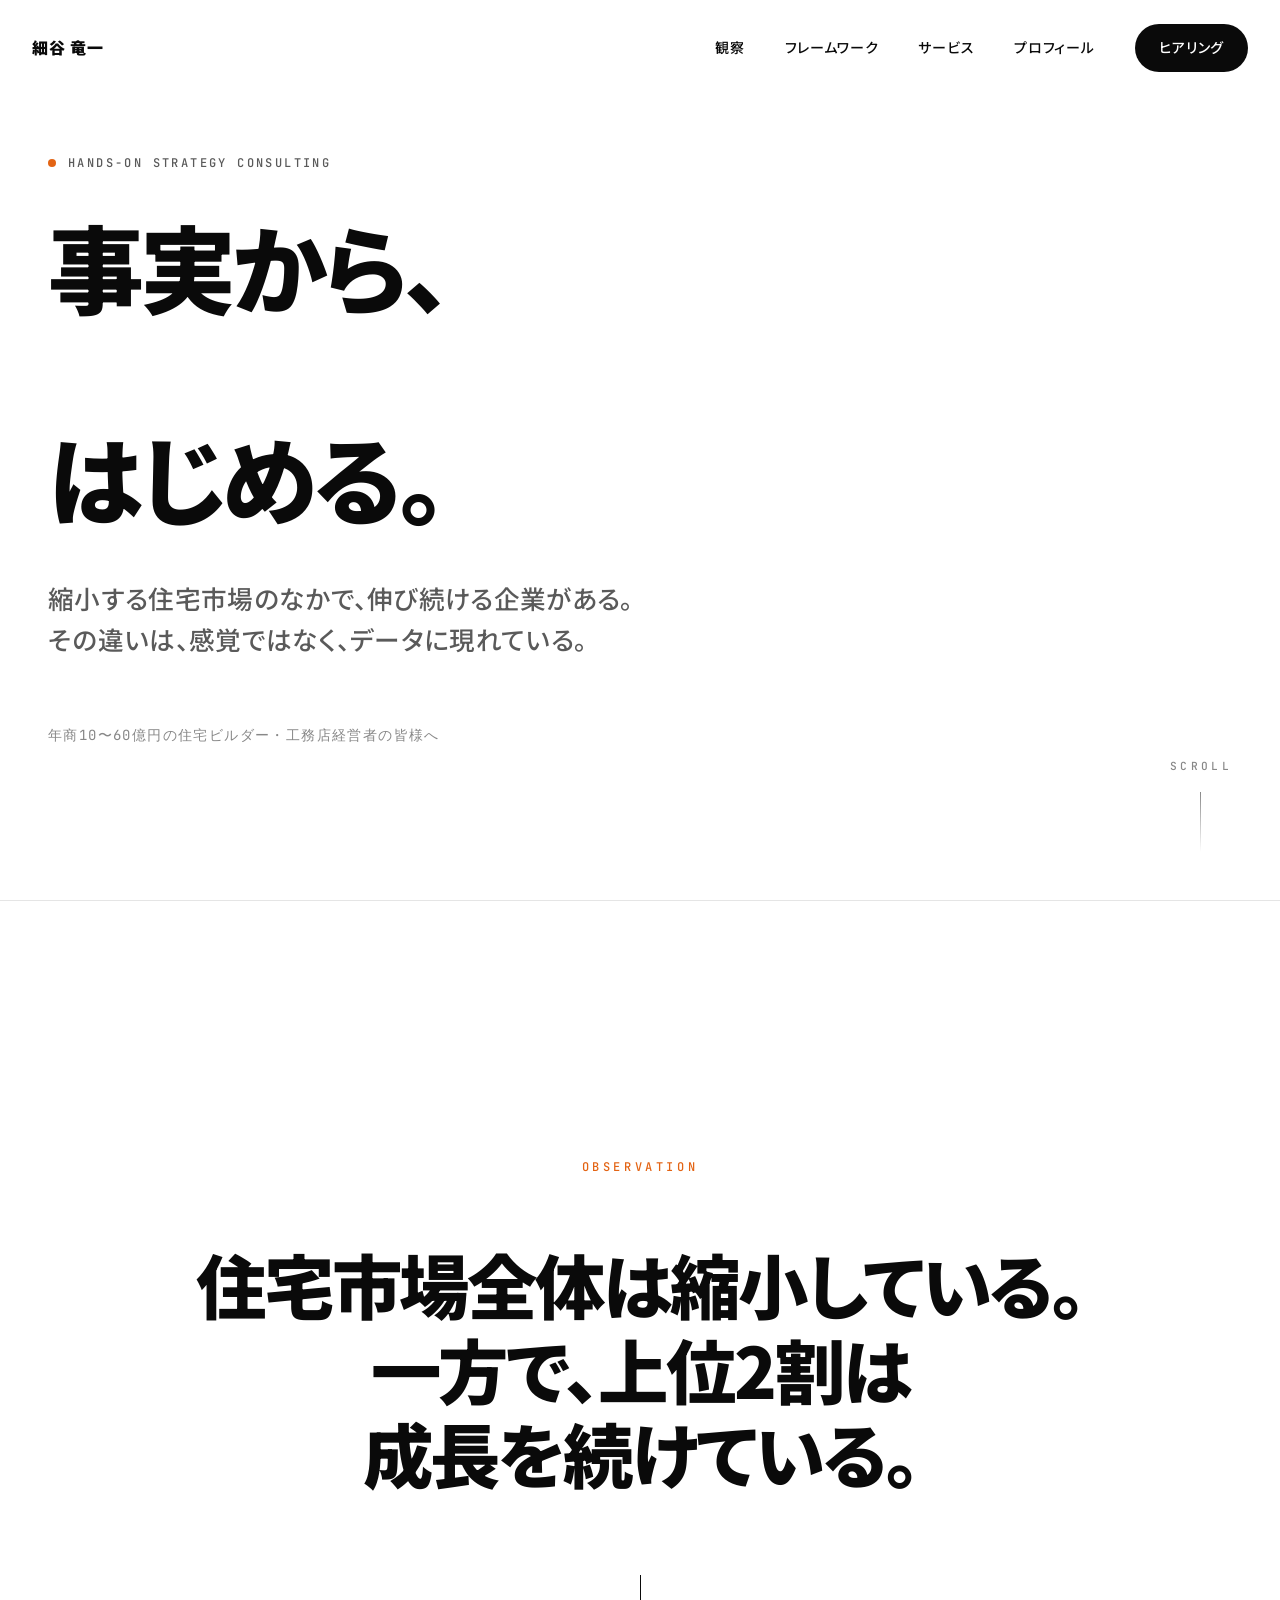
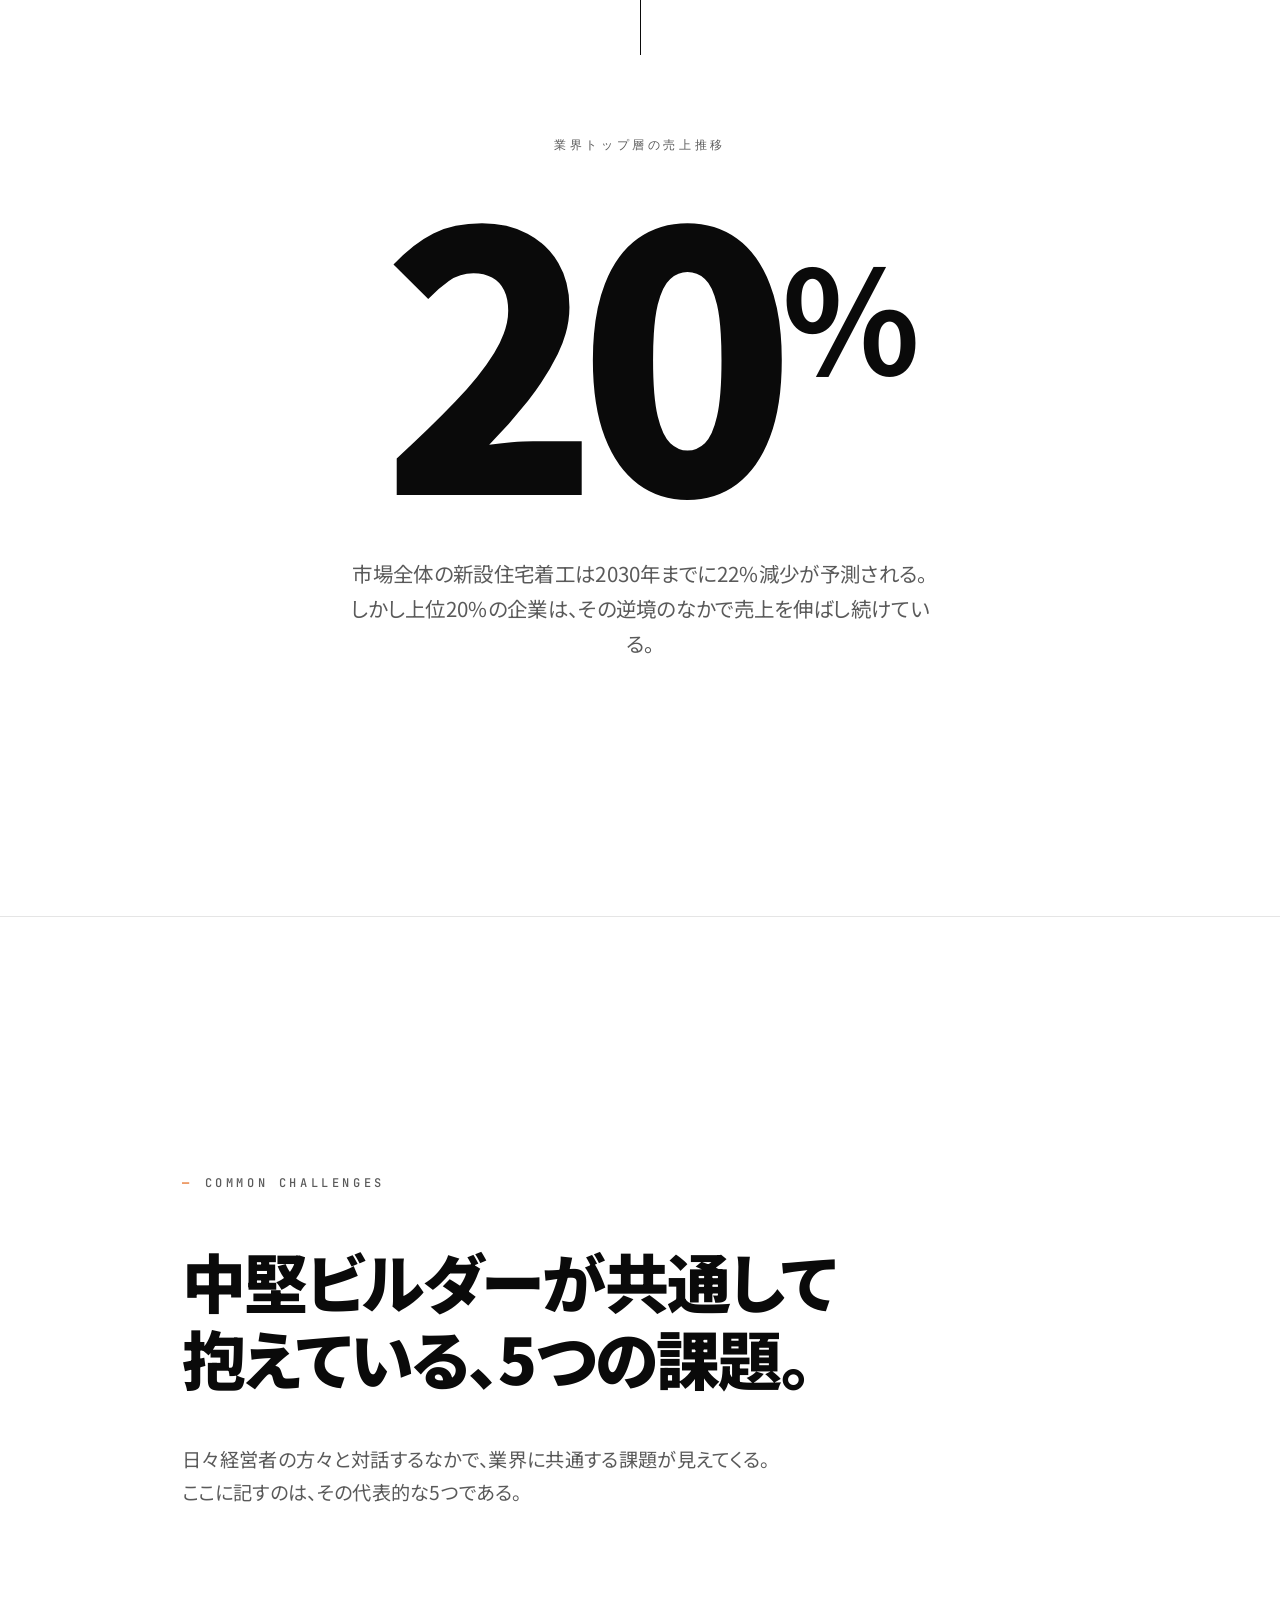
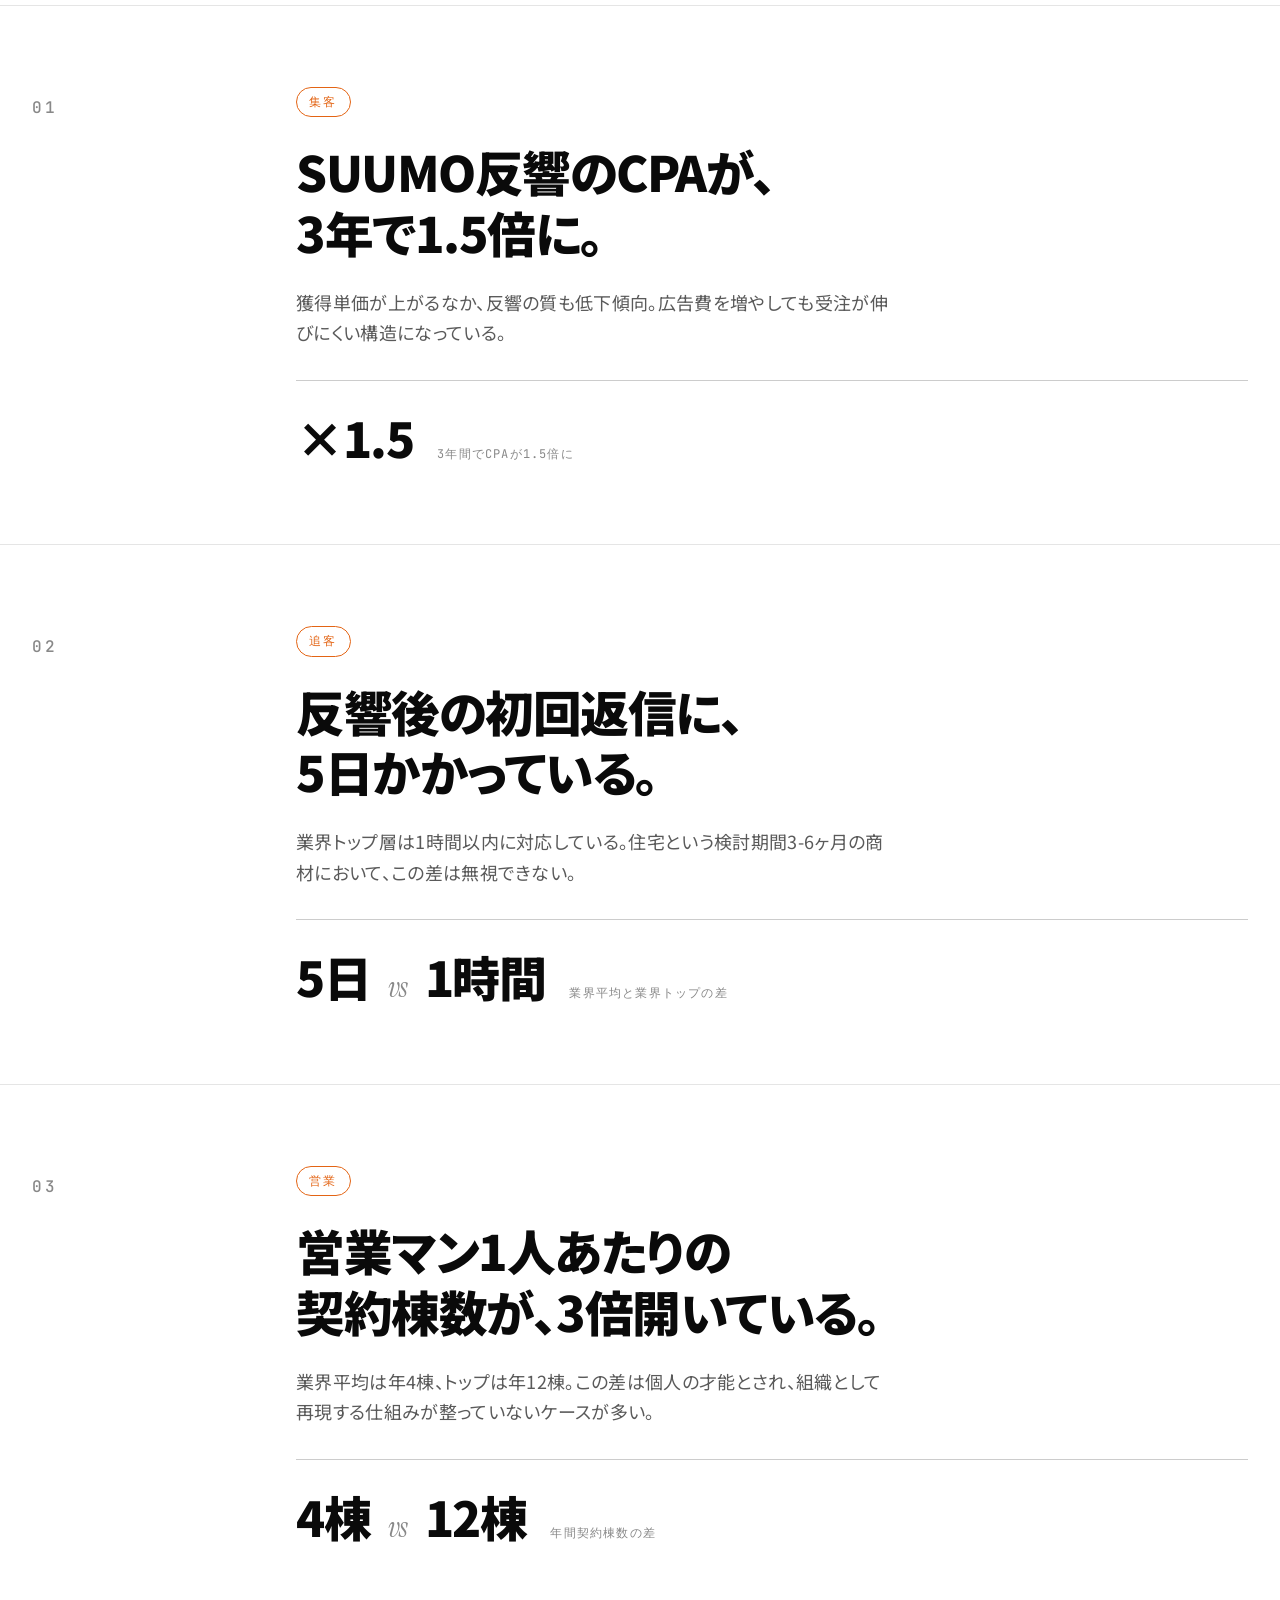
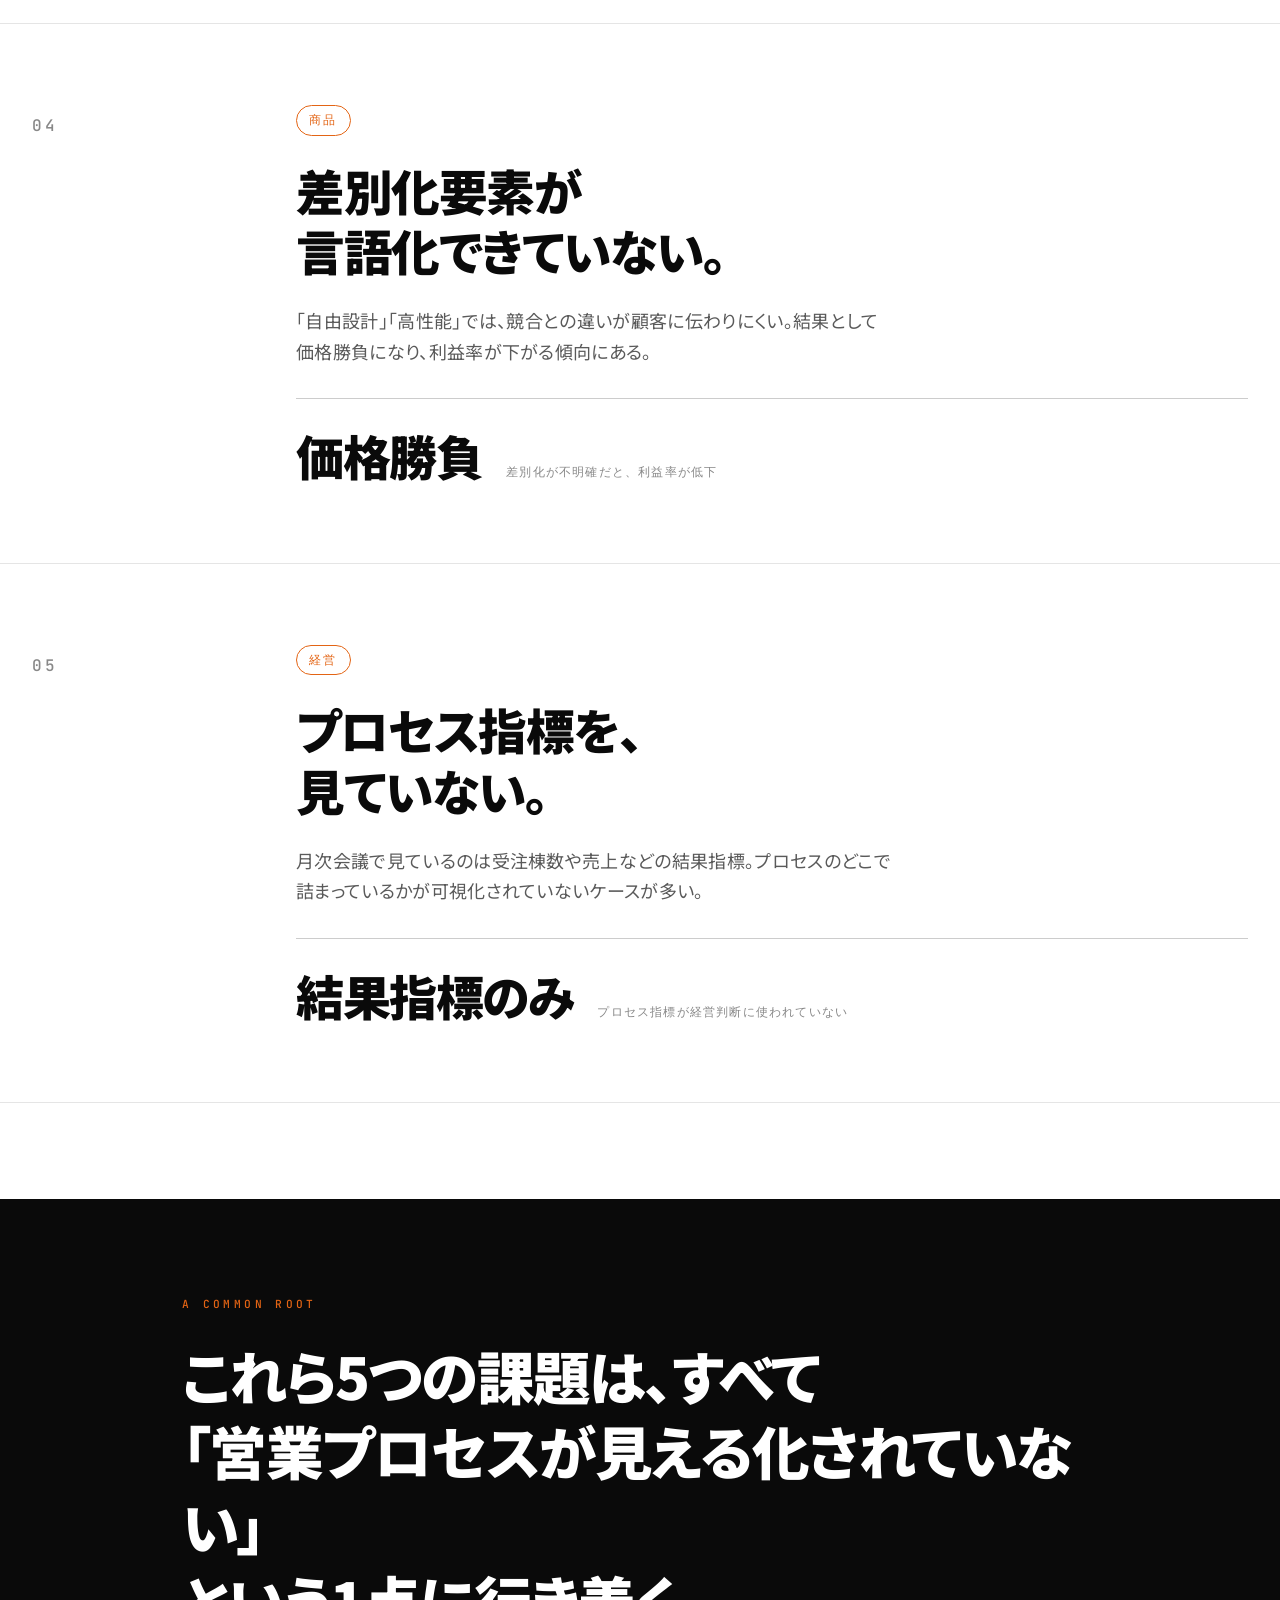
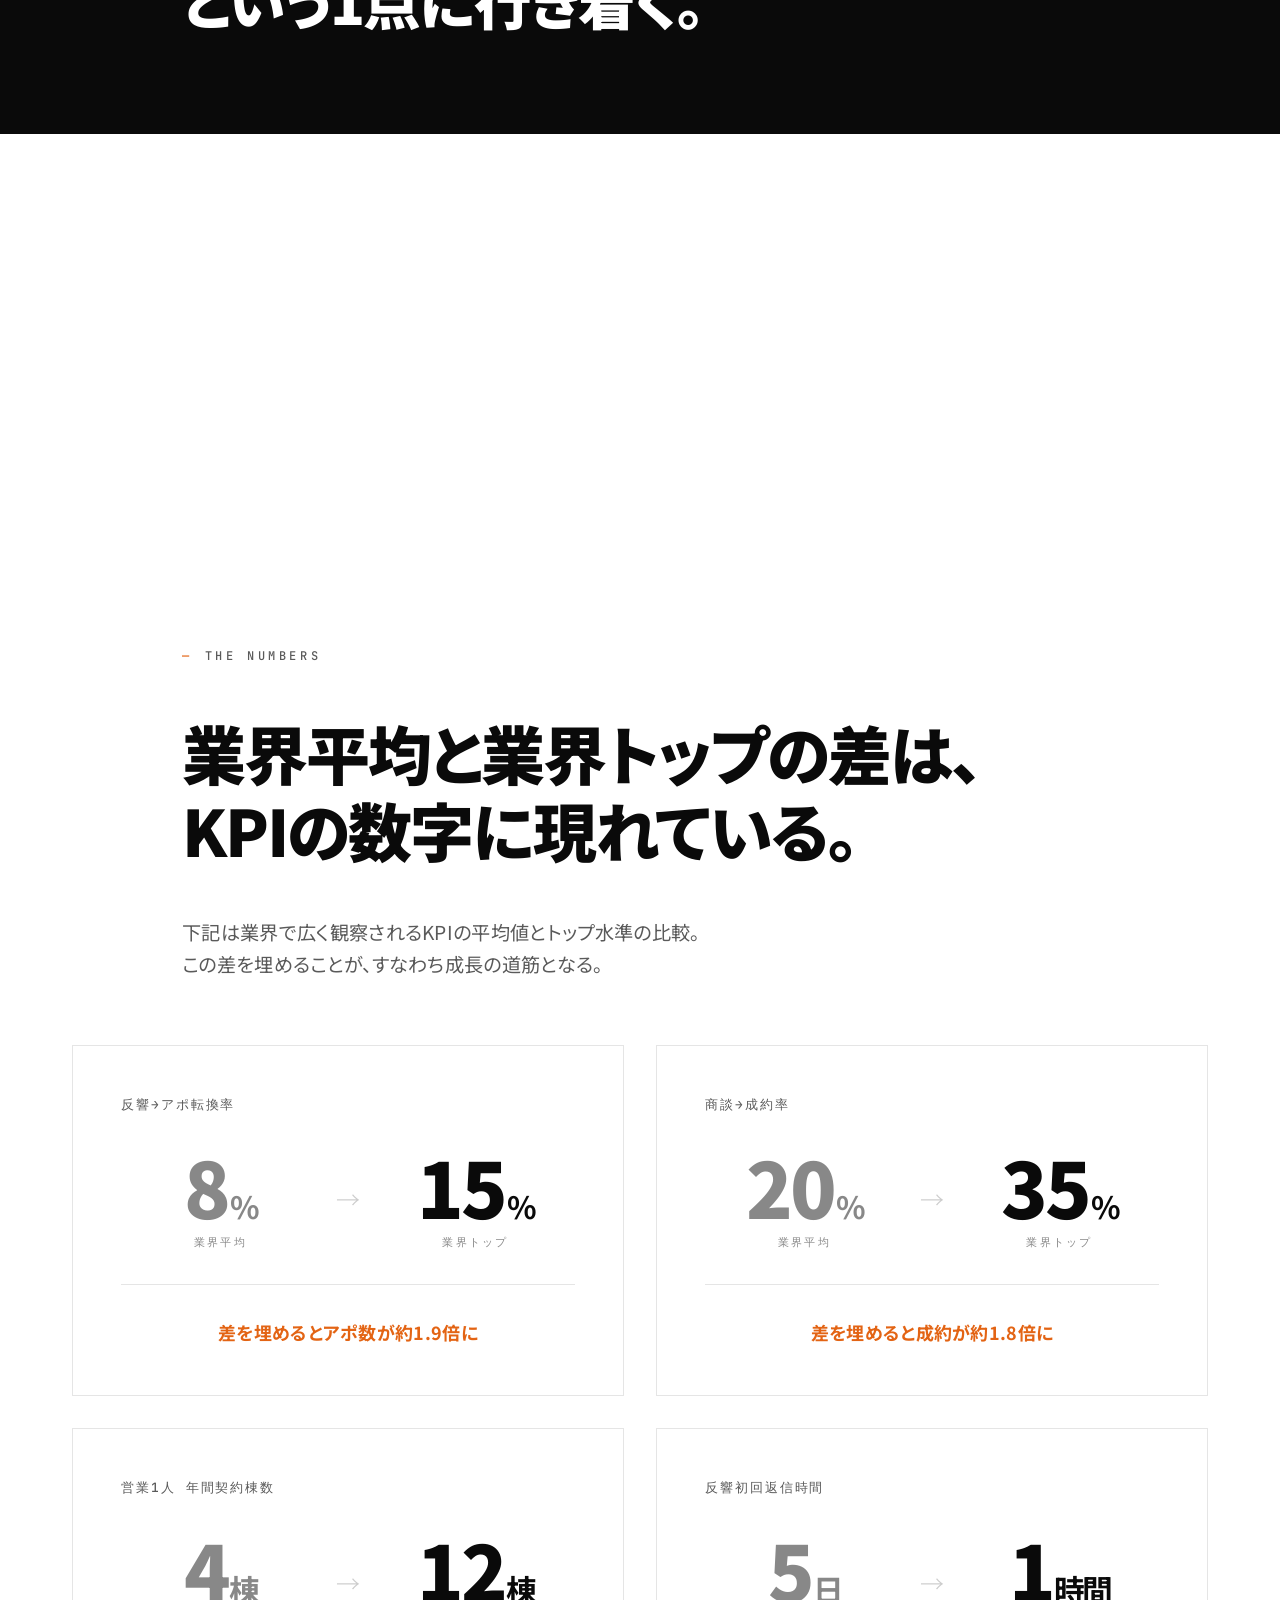
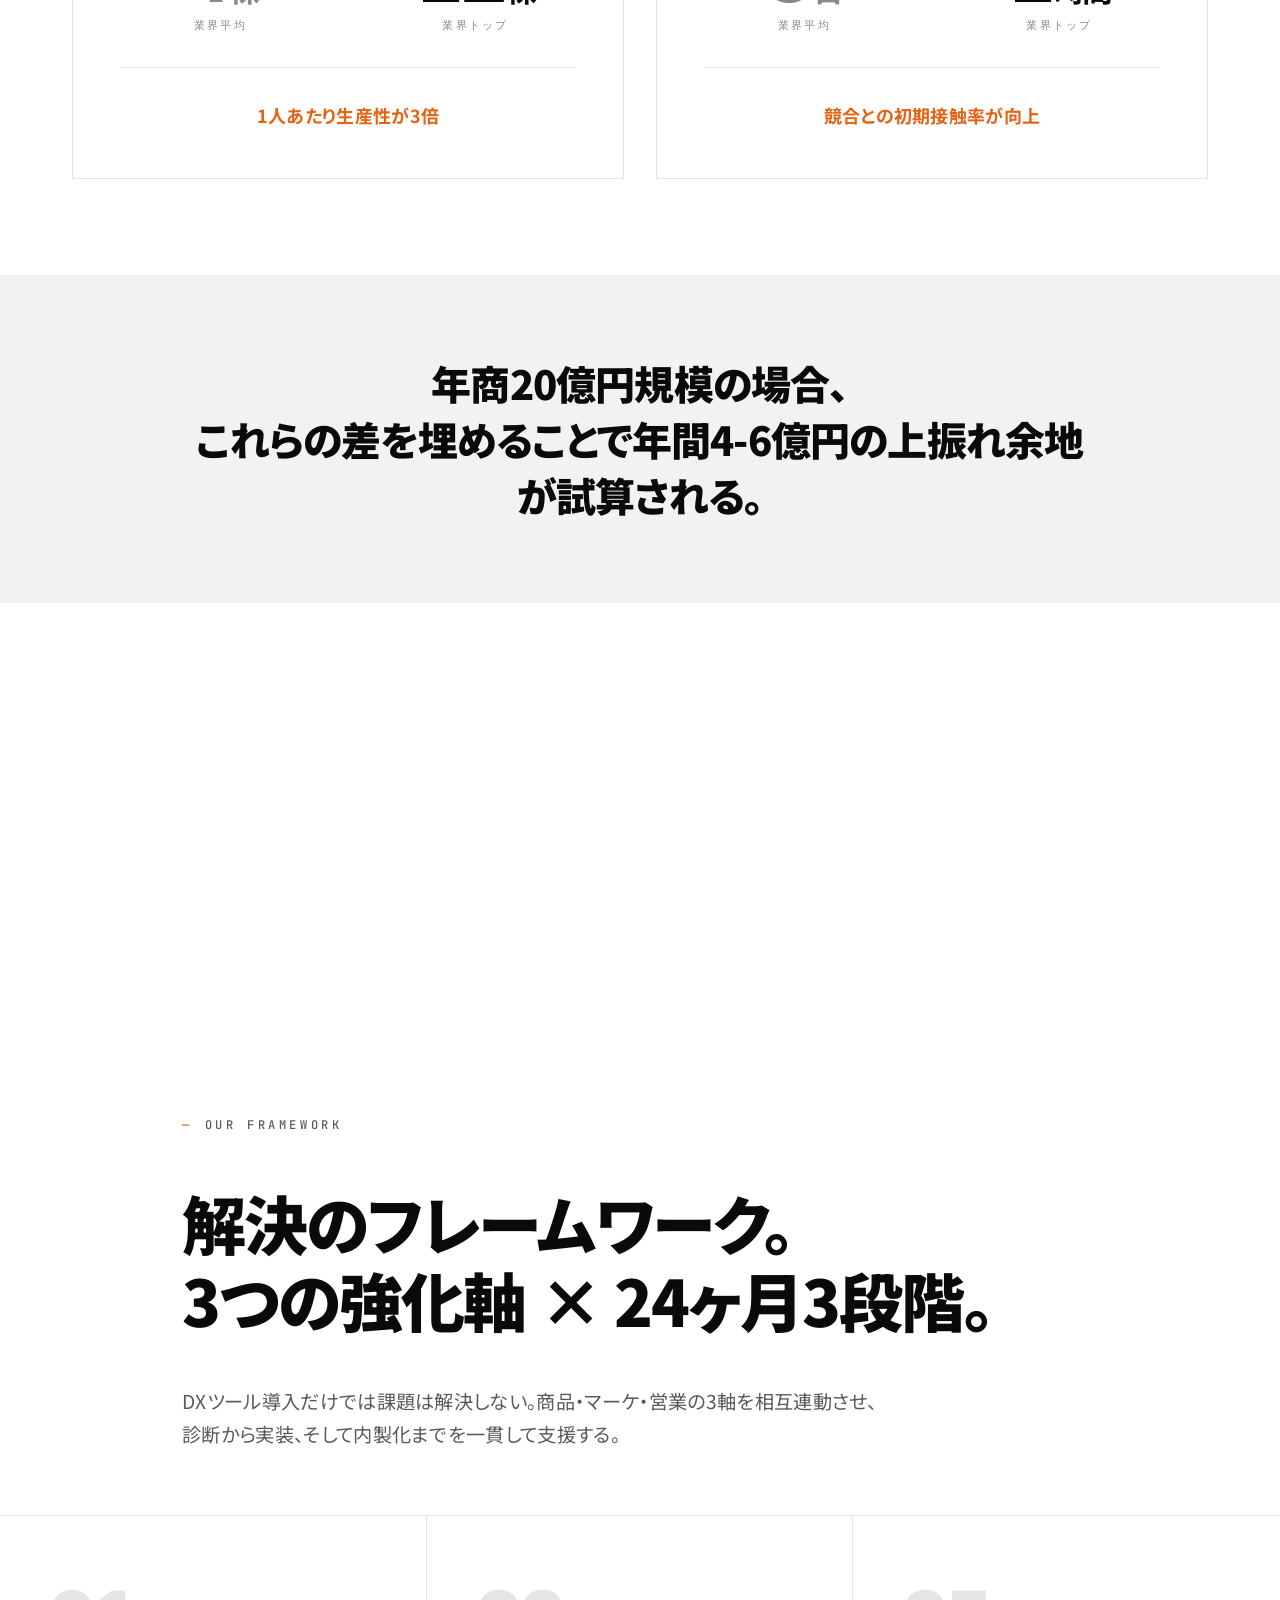
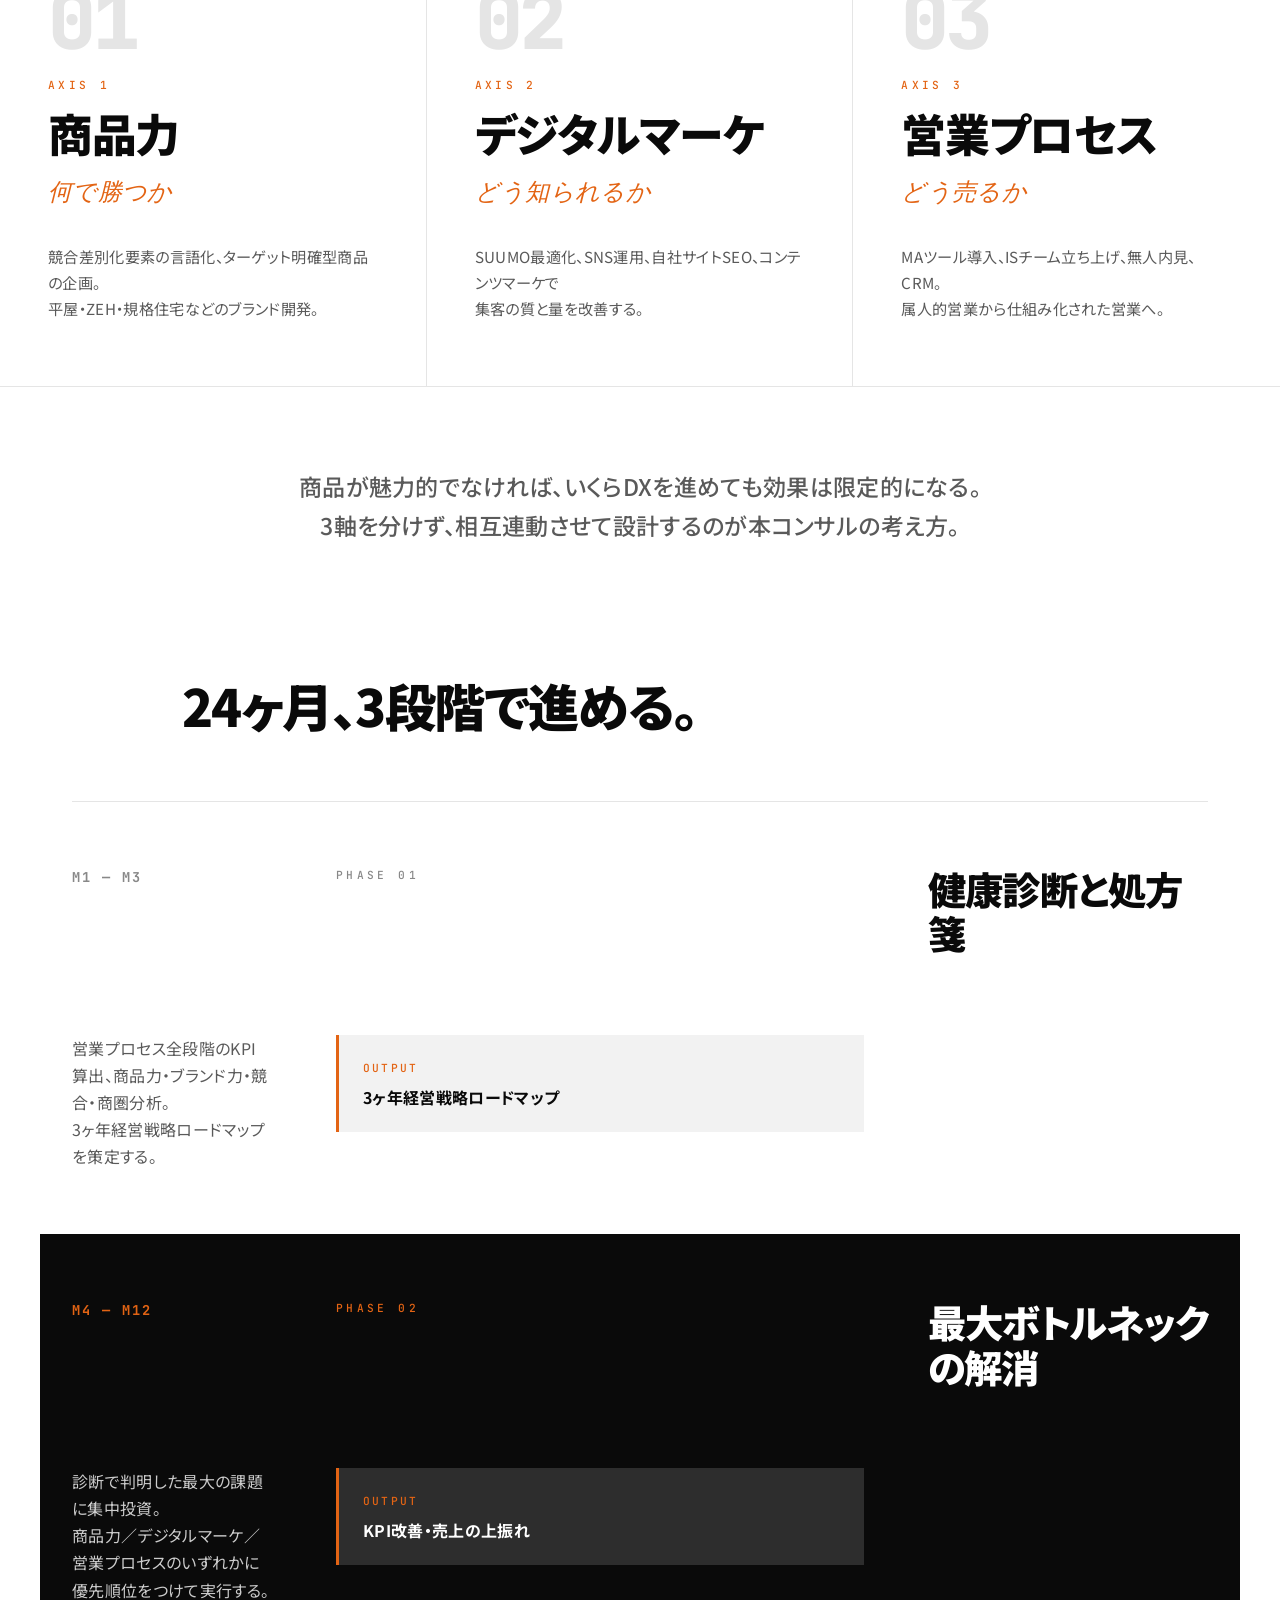
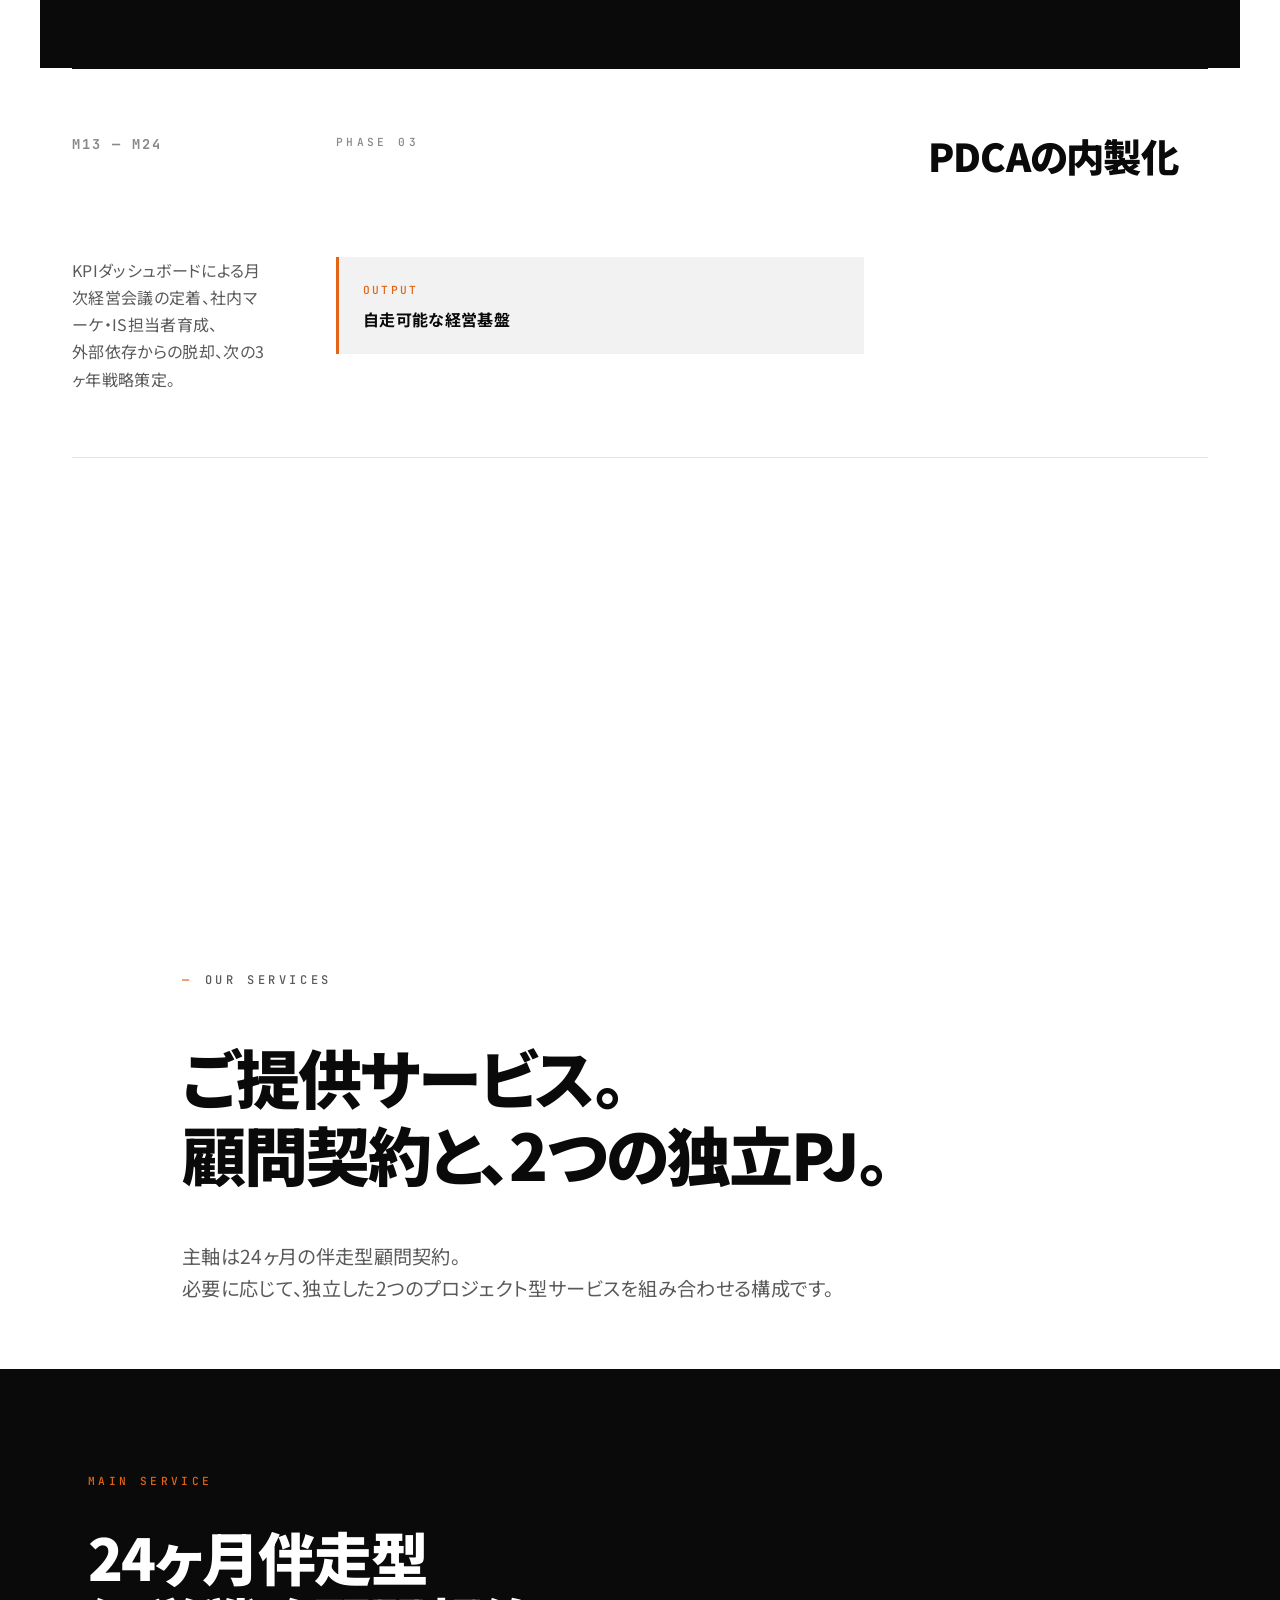
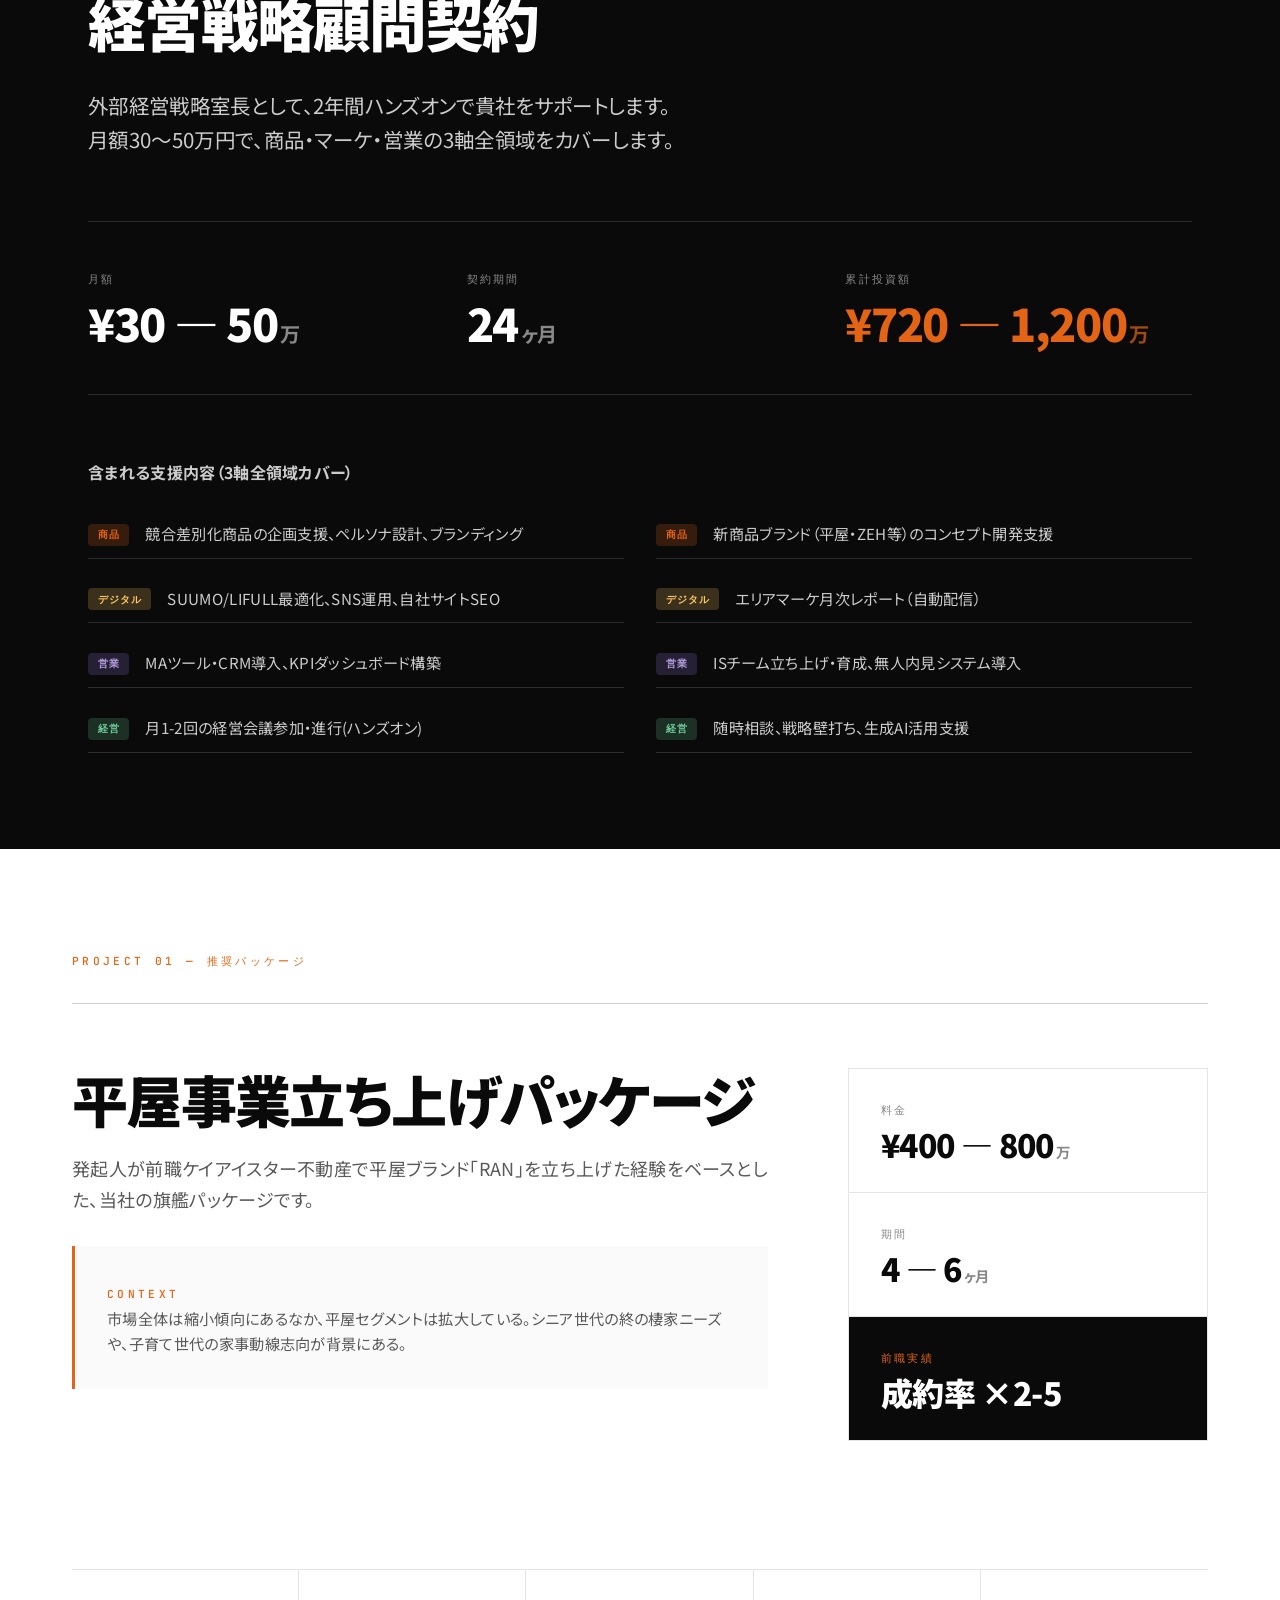
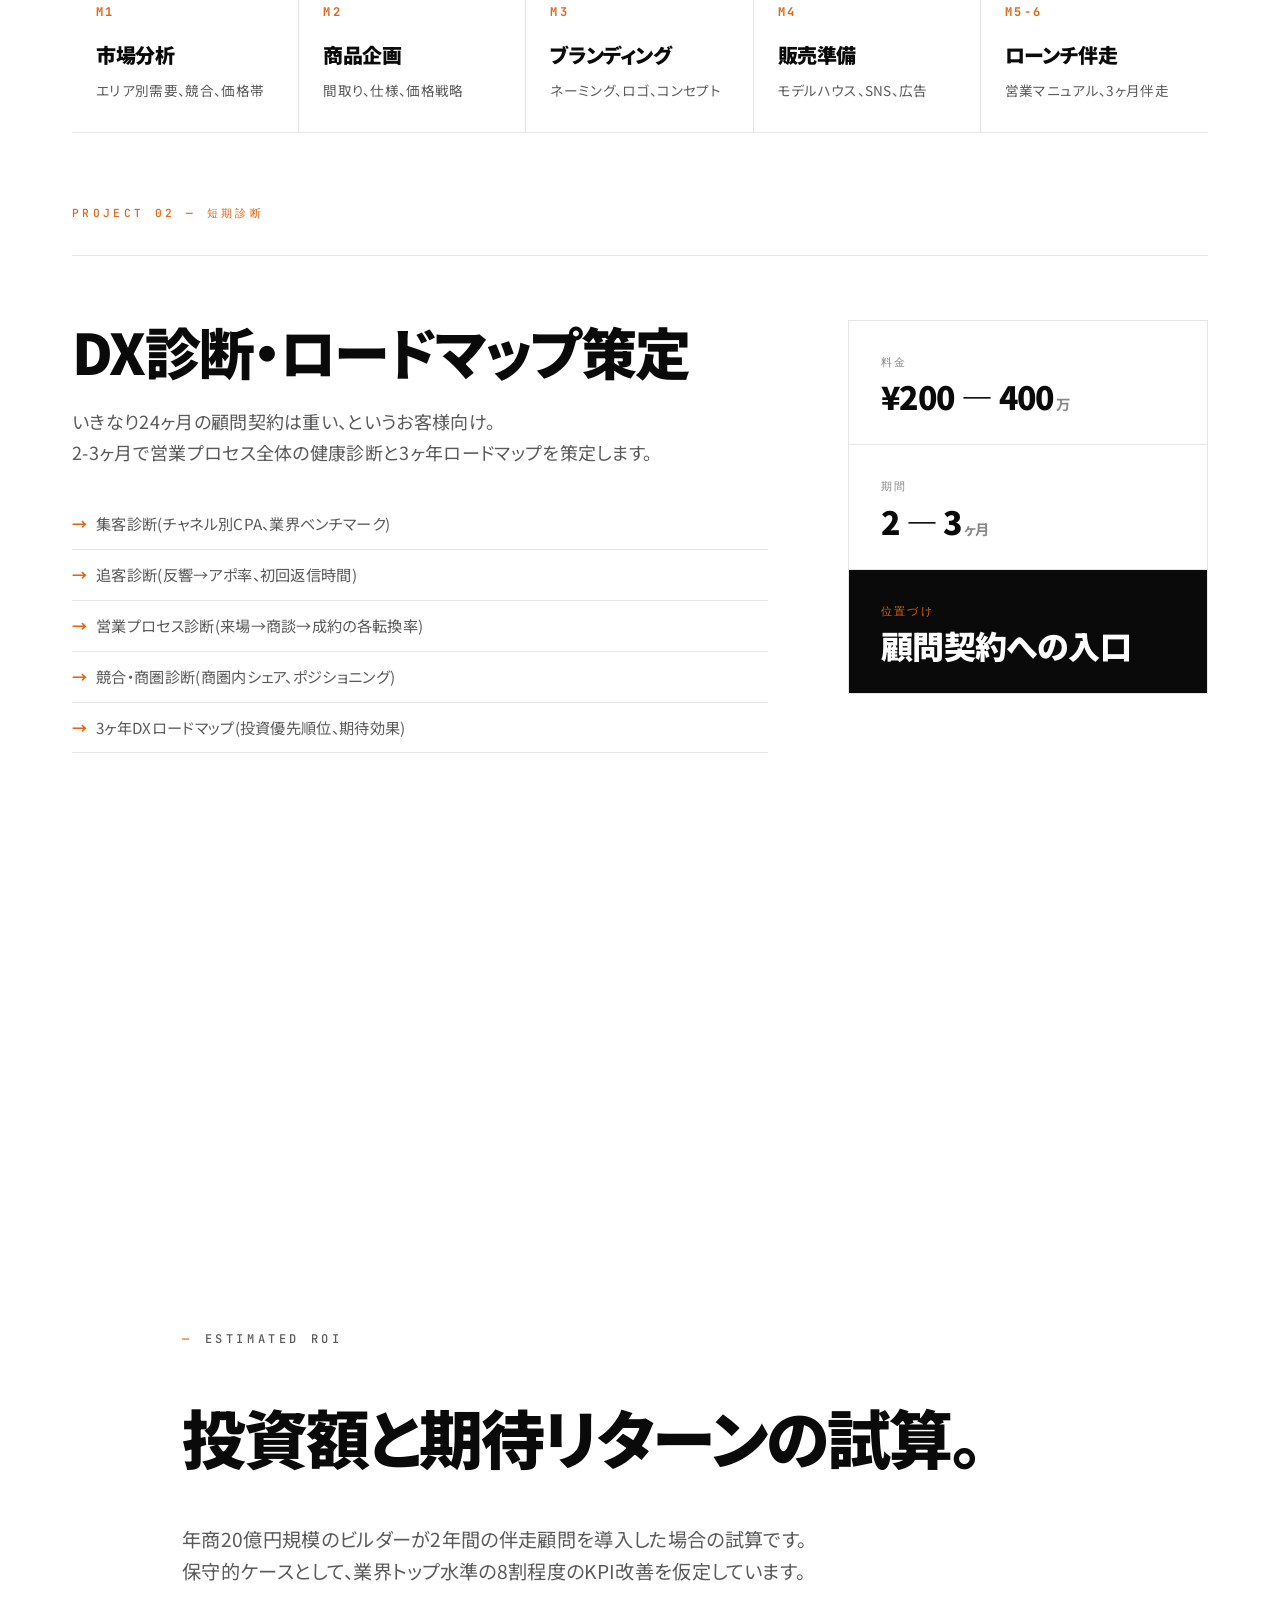
==== index.html @ 494fcd5b "Add files via upload" ====
<!DOCTYPE html>
<html lang="ja">
<head>
<meta charset="UTF-8">
<meta name="viewport" content="width=device-width, initial-scale=1.0">
<title>事実から、はじめる。| 細谷竜一 ハンズオン経営戦略コンサルティング</title>
<meta name="description" content="年商10〜60億円の住宅ビルダー・工務店向け。データに基づき、現場で手を動かす経営戦略コンサルティング。">
<link rel="preconnect" href="https://fonts.googleapis.com">
<link rel="preconnect" href="https://fonts.gstatic.com" crossorigin>
<link href="https://fonts.googleapis.com/css2?family=Noto+Sans+JP:wght@400;500;700;900&family=Instrument+Serif:ital@0;1&family=JetBrains+Mono:wght@400;500;700&display=swap" rel="stylesheet">
<link rel="stylesheet" href="style.css">
</head>
<body>

<!-- ========================================
NAVIGATION
========================================= -->
<nav class="nav">
  <div class="nav-inner">
    <a href="#" class="nav-logo">細谷 竜一</a>
    <div class="nav-links">
      <a href="#observation">観察</a>
      <a href="#framework">フレームワーク</a>
      <a href="#service">サービス</a>
      <a href="profile.html">プロフィール</a>
      <a href="#contact" class="nav-cta">ヒアリング</a>
    </div>
  </div>
</nav>

<!-- ========================================
HERO
========================================= -->
<section class="hero">
  <div class="hero-eyebrow reveal">
    <span class="dot"></span>
    <span>HANDS-ON STRATEGY CONSULTING</span>
  </div>

  <h1 class="hero-headline">
    <span class="reveal" style="--d:.1s">事実から、</span><br>
    <span class="reveal" style="--d:.25s">はじめる。</span>
  </h1>

  <p class="hero-sub reveal" style="--d:.45s">
    縮小する住宅市場のなかで、伸び続ける企業がある。<br>
    その違いは、感覚ではなく、データに現れている。
  </p>

  <div class="hero-meta reveal" style="--d:.7s">
    <span>年商10〜60億円の住宅ビルダー・工務店経営者の皆様へ</span>
  </div>

  <div class="hero-scroll-hint reveal" style="--d:.9s">
    <span>SCROLL</span>
    <div class="scroll-line"></div>
  </div>
</section>

<!-- ========================================
OBSERVATION - 静かに事実を提示
========================================= -->
<section class="fact" id="observation">
  <div class="fact-eyebrow reveal-on-scroll">OBSERVATION</div>

  <h2 class="fact-question reveal-on-scroll">
    住宅市場全体は縮小している。<br>
    一方で、上位2割は<br>
    成長を続けている。
  </h2>

  <div class="fact-divider reveal-on-scroll"></div>

  <div class="fact-stat reveal-on-scroll">
    <div class="stat-label">業界トップ層の売上推移</div>
    <div class="stat-number">20<span>%</span></div>
    <div class="stat-caption">
      市場全体の新設住宅着工は2030年までに22%減少が予測される。<br>
      しかし上位20%の企業は、その逆境のなかで売上を伸ばし続けている。
    </div>
  </div>
</section>

<!-- ========================================
PAIN POINTS - 課題を静かに列挙
========================================= -->
<section class="pain" id="pain">
  <div class="container-narrow">
    <div class="section-eyebrow reveal-on-scroll">COMMON CHALLENGES</div>
    <h2 class="section-headline reveal-on-scroll">
      中堅ビルダーが共通して<br>
      抱えている、5つの課題。
    </h2>
    <p class="section-lead reveal-on-scroll">
      日々経営者の方々と対話するなかで、業界に共通する課題が見えてくる。<br>
      ここに記すのは、その代表的な5つである。
    </p>
  </div>

  <div class="pain-list">
    <article class="pain-item reveal-on-scroll">
      <div class="pain-num">01</div>
      <div class="pain-body">
        <div class="pain-stage">集客</div>
        <h3 class="pain-title">SUUMO反響のCPAが、<br>3年で1.5倍に。</h3>
        <p class="pain-desc">獲得単価が上がるなか、反響の質も低下傾向。広告費を増やしても受注が伸びにくい構造になっている。</p>
        <div class="pain-stat">
          <span class="pain-stat-num">×1.5</span>
          <span class="pain-stat-label">3年間でCPAが1.5倍に</span>
        </div>
      </div>
    </article>

    <article class="pain-item reveal-on-scroll">
      <div class="pain-num">02</div>
      <div class="pain-body">
        <div class="pain-stage">追客</div>
        <h3 class="pain-title">反響後の初回返信に、<br>5日かかっている。</h3>
        <p class="pain-desc">業界トップ層は1時間以内に対応している。住宅という検討期間3-6ヶ月の商材において、この差は無視できない。</p>
        <div class="pain-stat">
          <span class="pain-stat-num">5日 <em>vs</em> 1時間</span>
          <span class="pain-stat-label">業界平均と業界トップの差</span>
        </div>
      </div>
    </article>

    <article class="pain-item reveal-on-scroll">
      <div class="pain-num">03</div>
      <div class="pain-body">
        <div class="pain-stage">営業</div>
        <h3 class="pain-title">営業マン1人あたりの<br>契約棟数が、3倍開いている。</h3>
        <p class="pain-desc">業界平均は年4棟、トップは年12棟。この差は個人の才能とされ、組織として再現する仕組みが整っていないケースが多い。</p>
        <div class="pain-stat">
          <span class="pain-stat-num">4棟 <em>vs</em> 12棟</span>
          <span class="pain-stat-label">年間契約棟数の差</span>
        </div>
      </div>
    </article>

    <article class="pain-item reveal-on-scroll">
      <div class="pain-num">04</div>
      <div class="pain-body">
        <div class="pain-stage">商品</div>
        <h3 class="pain-title">差別化要素が<br>言語化できていない。</h3>
        <p class="pain-desc">「自由設計」「高性能」では、競合との違いが顧客に伝わりにくい。結果として価格勝負になり、利益率が下がる傾向にある。</p>
        <div class="pain-stat">
          <span class="pain-stat-num">価格勝負</span>
          <span class="pain-stat-label">差別化が不明確だと、利益率が低下</span>
        </div>
      </div>
    </article>

    <article class="pain-item reveal-on-scroll">
      <div class="pain-num">05</div>
      <div class="pain-body">
        <div class="pain-stage">経営</div>
        <h3 class="pain-title">プロセス指標を、<br>見ていない。</h3>
        <p class="pain-desc">月次会議で見ているのは受注棟数や売上などの結果指標。プロセスのどこで詰まっているかが可視化されていないケースが多い。</p>
        <div class="pain-stat">
          <span class="pain-stat-num">結果指標のみ</span>
          <span class="pain-stat-label">プロセス指標が経営判断に使われていない</span>
        </div>
      </div>
    </article>
  </div>

  <div class="pain-conclusion reveal-on-scroll">
    <div class="container-narrow">
      <p class="kicker">A COMMON ROOT</p>
      <h3 class="conclusion-text">
        これら5つの課題は、すべて<br>
        「営業プロセスが見える化されていない」<br>
        という1点に行き着く。
      </h3>
    </div>
  </div>
</section>

<!-- ========================================
THE GAP - 業界平均 vs 業界トップ
========================================= -->
<section class="gap" id="gap">
  <div class="container-narrow">
    <div class="section-eyebrow reveal-on-scroll">THE NUMBERS</div>
    <h2 class="section-headline reveal-on-scroll">
      業界平均と業界トップの差は、<br>
      KPIの数字に現れている。
    </h2>
    <p class="section-lead reveal-on-scroll">
      下記は業界で広く観察されるKPIの平均値とトップ水準の比較。<br>
      この差を埋めることが、すなわち成長の道筋となる。
    </p>
  </div>

  <div class="gap-grid">
    <div class="gap-card reveal-on-scroll">
      <div class="gap-kpi">反響→アポ転換率</div>
      <div class="gap-versus">
        <div class="gap-side gap-low">
          <div class="gap-num">8<span>%</span></div>
          <div class="gap-side-label">業界平均</div>
        </div>
        <div class="gap-arrow">→</div>
        <div class="gap-side gap-high">
          <div class="gap-num">15<span>%</span></div>
          <div class="gap-side-label">業界トップ</div>
        </div>
      </div>
      <div class="gap-effect">差を埋めるとアポ数が約1.9倍に</div>
    </div>

    <div class="gap-card reveal-on-scroll">
      <div class="gap-kpi">商談→成約率</div>
      <div class="gap-versus">
        <div class="gap-side gap-low">
          <div class="gap-num">20<span>%</span></div>
          <div class="gap-side-label">業界平均</div>
        </div>
        <div class="gap-arrow">→</div>
        <div class="gap-side gap-high">
          <div class="gap-num">35<span>%</span></div>
          <div class="gap-side-label">業界トップ</div>
        </div>
      </div>
      <div class="gap-effect">差を埋めると成約が約1.8倍に</div>
    </div>

    <div class="gap-card reveal-on-scroll">
      <div class="gap-kpi">営業1人 年間契約棟数</div>
      <div class="gap-versus">
        <div class="gap-side gap-low">
          <div class="gap-num">4<span>棟</span></div>
          <div class="gap-side-label">業界平均</div>
        </div>
        <div class="gap-arrow">→</div>
        <div class="gap-side gap-high">
          <div class="gap-num">12<span>棟</span></div>
          <div class="gap-side-label">業界トップ</div>
        </div>
      </div>
      <div class="gap-effect">1人あたり生産性が3倍</div>
    </div>

    <div class="gap-card reveal-on-scroll">
      <div class="gap-kpi">反響初回返信時間</div>
      <div class="gap-versus">
        <div class="gap-side gap-low">
          <div class="gap-num">5<span>日</span></div>
          <div class="gap-side-label">業界平均</div>
        </div>
        <div class="gap-arrow">→</div>
        <div class="gap-side gap-high">
          <div class="gap-num">1<span>時間</span></div>
          <div class="gap-side-label">業界トップ</div>
        </div>
      </div>
      <div class="gap-effect">競合との初期接触率が向上</div>
    </div>
  </div>

  <div class="gap-cta reveal-on-scroll">
    <div class="container-narrow">
      <p class="gap-cta-text">
        年商20億円規模の場合、<br>
        これらの差を埋めることで年間4-6億円の上振れ余地が試算される。
      </p>
    </div>
  </div>
</section>

<!-- ========================================
FRAMEWORK
========================================= -->
<section class="framework" id="framework">
  <div class="container-narrow">
    <div class="section-eyebrow reveal-on-scroll">OUR FRAMEWORK</div>
    <h2 class="section-headline reveal-on-scroll">
      解決のフレームワーク。<br>
      3つの強化軸 × 24ヶ月3段階。
    </h2>
    <p class="section-lead reveal-on-scroll">
      DXツール導入だけでは課題は解決しない。商品・マーケ・営業の3軸を相互連動させ、<br>
      診断から実装、そして内製化までを一貫して支援する。
    </p>
  </div>

  <!-- 3つの軸 -->
  <div class="axes">
    <article class="axis reveal-on-scroll">
      <div class="axis-num">01</div>
      <div class="axis-label">Axis 1</div>
      <h3 class="axis-title">商品力</h3>
      <p class="axis-question">何で勝つか</p>
      <p class="axis-desc">
        競合差別化要素の言語化、ターゲット明確型商品の企画。<br>
        平屋・ZEH・規格住宅などのブランド開発。
      </p>
    </article>

    <article class="axis reveal-on-scroll">
      <div class="axis-num">02</div>
      <div class="axis-label">Axis 2</div>
      <h3 class="axis-title">デジタルマーケ</h3>
      <p class="axis-question">どう知られるか</p>
      <p class="axis-desc">
        SUUMO最適化、SNS運用、自社サイトSEO、コンテンツマーケで<br>
        集客の質と量を改善する。
      </p>
    </article>

    <article class="axis reveal-on-scroll">
      <div class="axis-num">03</div>
      <div class="axis-label">Axis 3</div>
      <h3 class="axis-title">営業プロセス</h3>
      <p class="axis-question">どう売るか</p>
      <p class="axis-desc">
        MAツール導入、ISチーム立ち上げ、無人内見、CRM。<br>
        属人的営業から仕組み化された営業へ。
      </p>
    </article>
  </div>

  <p class="framework-note reveal-on-scroll">
    商品が魅力的でなければ、いくらDXを進めても効果は限定的になる。<br>
    3軸を分けず、相互連動させて設計するのが本コンサルの考え方。
  </p>

  <!-- 24ヶ月3段階 -->
  <div class="phases">
    <div class="container-narrow">
      <h3 class="phases-title reveal-on-scroll">24ヶ月、3段階で進める。</h3>
    </div>

    <div class="phase-list">
      <article class="phase reveal-on-scroll">
        <div class="phase-period">M1 — M3</div>
        <div class="phase-num">PHASE 01</div>
        <h4 class="phase-title">健康診断と処方箋</h4>
        <p class="phase-desc">
          営業プロセス全段階のKPI算出、商品力・ブランド力・競合・商圏分析。<br>
          3ヶ年経営戦略ロードマップを策定する。
        </p>
        <div class="phase-output">
          <span class="phase-output-label">OUTPUT</span>
          <span class="phase-output-value">3ヶ年経営戦略ロードマップ</span>
        </div>
      </article>

      <article class="phase phase-featured reveal-on-scroll">
        <div class="phase-period">M4 — M12</div>
        <div class="phase-num">PHASE 02</div>
        <h4 class="phase-title">最大ボトルネックの解消</h4>
        <p class="phase-desc">
          診断で判明した最大の課題に集中投資。<br>
          商品力／デジタルマーケ／営業プロセスのいずれかに優先順位をつけて実行する。
        </p>
        <div class="phase-output">
          <span class="phase-output-label">OUTPUT</span>
          <span class="phase-output-value">KPI改善・売上の上振れ</span>
        </div>
      </article>

      <article class="phase reveal-on-scroll">
        <div class="phase-period">M13 — M24</div>
        <div class="phase-num">PHASE 03</div>
        <h4 class="phase-title">PDCAの内製化</h4>
        <p class="phase-desc">
          KPIダッシュボードによる月次経営会議の定着、社内マーケ・IS担当者育成、<br>
          外部依存からの脱却、次の3ヶ年戦略策定。
        </p>
        <div class="phase-output">
          <span class="phase-output-label">OUTPUT</span>
          <span class="phase-output-value">自走可能な経営基盤</span>
        </div>
      </article>
    </div>
  </div>
</section>

<!-- ========================================
SERVICES
========================================= -->
<section class="service" id="service">
  <div class="container-narrow">
    <div class="section-eyebrow reveal-on-scroll">OUR SERVICES</div>
    <h2 class="section-headline reveal-on-scroll">
      ご提供サービス。<br>
      顧問契約と、2つの独立PJ。
    </h2>
    <p class="section-lead reveal-on-scroll">
      主軸は24ヶ月の伴走型顧問契約。<br>
      必要に応じて、独立した2つのプロジェクト型サービスを組み合わせる構成です。
    </p>
  </div>

  <!-- メインサービス -->
  <article class="service-main reveal-on-scroll">
    <div class="service-main-inner">
      <div class="service-tag">MAIN SERVICE</div>
      <h3 class="service-main-title">
        24ヶ月伴走型<br>
        経営戦略顧問契約
      </h3>
      <p class="service-main-desc">
        外部経営戦略室長として、2年間ハンズオンで貴社をサポートします。<br>
        月額30〜50万円で、商品・マーケ・営業の3軸全領域をカバーします。
      </p>

      <div class="service-price-block">
        <div class="price-row">
          <span class="price-label">月額</span>
          <span class="price-value">¥30 — 50<span class="price-unit">万</span></span>
        </div>
        <div class="price-row">
          <span class="price-label">契約期間</span>
          <span class="price-value">24<span class="price-unit">ヶ月</span></span>
        </div>
        <div class="price-row price-row-accent">
          <span class="price-label">累計投資額</span>
          <span class="price-value">¥720 — 1,200<span class="price-unit">万</span></span>
        </div>
      </div>

      <div class="service-includes">
        <h4 class="service-includes-title">含まれる支援内容（3軸全領域カバー）</h4>
        <ul class="service-includes-list">
          <li><span class="tag tag-product">商品</span>競合差別化商品の企画支援、ペルソナ設計、ブランディング</li>
          <li><span class="tag tag-product">商品</span>新商品ブランド（平屋・ZEH等）のコンセプト開発支援</li>
          <li><span class="tag tag-digital">デジタル</span>SUUMO/LIFULL最適化、SNS運用、自社サイトSEO</li>
          <li><span class="tag tag-digital">デジタル</span>エリアマーケ月次レポート（自動配信）</li>
          <li><span class="tag tag-sales">営業</span>MAツール・CRM導入、KPIダッシュボード構築</li>
          <li><span class="tag tag-sales">営業</span>ISチーム立ち上げ・育成、無人内見システム導入</li>
          <li><span class="tag tag-mgmt">経営</span>月1-2回の経営会議参加・進行(ハンズオン)</li>
          <li><span class="tag tag-mgmt">経営</span>随時相談、戦略壁打ち、生成AI活用支援</li>
        </ul>
      </div>
    </div>
  </article>

  <!-- PJ-1 平屋 -->
  <article class="service-pj reveal-on-scroll">
    <div class="service-pj-tag">PROJECT 01 — 推奨パッケージ</div>
    <div class="service-pj-grid">
      <div class="service-pj-main">
        <h3 class="service-pj-title">平屋事業立ち上げパッケージ</h3>
        <p class="service-pj-lead">
          発起人が前職ケイアイスター不動産で平屋ブランド「RAN」を立ち上げた経験をベースとした、当社の旗艦パッケージです。
        </p>
        <div class="service-pj-callout">
          <span class="kicker">CONTEXT</span>
          <p>市場全体は縮小傾向にあるなか、平屋セグメントは拡大している。シニア世代の終の棲家ニーズや、子育て世代の家事動線志向が背景にある。</p>
        </div>
      </div>
      <div class="service-pj-meta">
        <div class="pj-meta-row">
          <span class="pj-meta-label">料金</span>
          <span class="pj-meta-value">¥400 — 800<span class="price-unit">万</span></span>
        </div>
        <div class="pj-meta-row">
          <span class="pj-meta-label">期間</span>
          <span class="pj-meta-value">4 — 6<span class="price-unit">ヶ月</span></span>
        </div>
        <div class="pj-meta-row pj-meta-result">
          <span class="pj-meta-label">前職実績</span>
          <span class="pj-meta-value">成約率 ×2-5</span>
        </div>
      </div>
    </div>

    <div class="service-pj-timeline">
      <div class="timeline-item">
        <div class="timeline-month">M1</div>
        <div class="timeline-title">市場分析</div>
        <div class="timeline-desc">エリア別需要、競合、価格帯</div>
      </div>
      <div class="timeline-item">
        <div class="timeline-month">M2</div>
        <div class="timeline-title">商品企画</div>
        <div class="timeline-desc">間取り、仕様、価格戦略</div>
      </div>
      <div class="timeline-item">
        <div class="timeline-month">M3</div>
        <div class="timeline-title">ブランディング</div>
        <div class="timeline-desc">ネーミング、ロゴ、コンセプト</div>
      </div>
      <div class="timeline-item">
        <div class="timeline-month">M4</div>
        <div class="timeline-title">販売準備</div>
        <div class="timeline-desc">モデルハウス、SNS、広告</div>
      </div>
      <div class="timeline-item">
        <div class="timeline-month">M5-6</div>
        <div class="timeline-title">ローンチ伴走</div>
        <div class="timeline-desc">営業マニュアル、3ヶ月伴走</div>
      </div>
    </div>
  </article>

  <!-- PJ-2 DX診断 -->
  <article class="service-pj service-pj-secondary reveal-on-scroll">
    <div class="service-pj-tag">PROJECT 02 — 短期診断</div>
    <div class="service-pj-grid">
      <div class="service-pj-main">
        <h3 class="service-pj-title">DX診断・ロードマップ策定</h3>
        <p class="service-pj-lead">
          いきなり24ヶ月の顧問契約は重い、というお客様向け。<br>
          2-3ヶ月で営業プロセス全体の健康診断と3ヶ年ロードマップを策定します。
        </p>
        <ul class="service-pj-deliverables">
          <li>集客診断(チャネル別CPA、業界ベンチマーク)</li>
          <li>追客診断(反響→アポ率、初回返信時間)</li>
          <li>営業プロセス診断(来場→商談→成約の各転換率)</li>
          <li>競合・商圏診断(商圏内シェア、ポジショニング)</li>
          <li>3ヶ年DXロードマップ(投資優先順位、期待効果)</li>
        </ul>
      </div>
      <div class="service-pj-meta">
        <div class="pj-meta-row">
          <span class="pj-meta-label">料金</span>
          <span class="pj-meta-value">¥200 — 400<span class="price-unit">万</span></span>
        </div>
        <div class="pj-meta-row">
          <span class="pj-meta-label">期間</span>
          <span class="pj-meta-value">2 — 3<span class="price-unit">ヶ月</span></span>
        </div>
        <div class="pj-meta-row pj-meta-result">
          <span class="pj-meta-label">位置づけ</span>
          <span class="pj-meta-value">顧問契約への入口</span>
        </div>
      </div>
    </div>
  </article>
</section>

<!-- ========================================
ROI - 試算として静かに提示
========================================= -->
<section class="roi" id="roi">
  <div class="container-narrow">
    <div class="section-eyebrow reveal-on-scroll">ESTIMATED ROI</div>
    <h2 class="section-headline reveal-on-scroll">
      投資額と期待リターンの試算。
    </h2>
    <p class="section-lead reveal-on-scroll">
      年商20億円規模のビルダーが2年間の伴走顧問を導入した場合の試算です。<br>
      保守的ケースとして、業界トップ水準の8割程度のKPI改善を仮定しています。
    </p>
  </div>

  <div class="roi-equation">
    <div class="roi-side roi-investment reveal-on-scroll">
      <div class="roi-side-label">INVESTMENT</div>
      <div class="roi-side-num">¥720<span>万</span></div>
      <div class="roi-side-detail">月¥30万 × 24ヶ月</div>
      <div class="roi-side-context">
        年商20億の <strong>0.18%</strong><br>
        正社員1人を雇うコストの <strong>60%</strong>
      </div>
    </div>

    <div class="roi-arrow reveal-on-scroll">→</div>

    <div class="roi-side roi-return reveal-on-scroll">
      <div class="roi-side-label">EXPECTED RETURN / YEAR</div>
      <div class="roi-side-num">¥6,000<span>万 — </span>1.2<span>億</span></div>
      <div class="roi-breakdown">
        <div class="roi-row"><span>アポ転換率改善（8%→12%）</span><strong>+ ¥2,400万</strong></div>
        <div class="roi-row"><span>成約率改善（20%→25%）</span><strong>+ ¥1,800万</strong></div>
        <div class="roi-row"><span>営業1人当たり棟数改善</span><strong>+ ¥1,500万</strong></div>
        <div class="roi-row"><span>新商品ブランド立ち上げ寄与</span><strong>+ ¥1,500万</strong></div>
      </div>
    </div>
  </div>

  <div class="roi-conclusion reveal-on-scroll">
    <div class="container-narrow">
      <p class="kicker">SUMMARY</p>
      <h3 class="roi-conclusion-text">
        投資額に対する期待リターン倍率は、年8〜16倍。
      </h3>
    </div>
  </div>
</section>

<!-- ========================================
WHO WE ARE
========================================= -->
<section class="who" id="who">
  <div class="container-narrow">
    <div class="section-eyebrow reveal-on-scroll">WHO WE ARE</div>
    <h2 class="section-headline reveal-on-scroll">
      テクノロジー × 経営 × アカデミック。<br>
      3つの背景を持つ実務家。
    </h2>
    <p class="section-lead reveal-on-scroll">
      戦略を提案するだけでなく、Pythonで実装し、CTOとして開発をリードし、<br>
      平屋ブランドを実際に立ち上げてきた実務家として支援します。
    </p>
  </div>

  <div class="who-pillars">
    <article class="pillar reveal-on-scroll">
      <div class="pillar-label">TECHNOLOGY</div>
      <h3 class="pillar-title">実装力</h3>
      <ul class="pillar-list">
        <li>Python / AI / データ分析を実装可能</li>
        <li>AIベンチャー CTO経験</li>
        <li>特許 3件</li>
        <li>上海・大連でグローバル開発実績</li>
      </ul>
    </article>

    <article class="pillar reveal-on-scroll">
      <div class="pillar-label">BUSINESS</div>
      <h3 class="pillar-title">経営実績</h3>
      <ul class="pillar-list">
        <li>Casa robotics 代表として黒字化</li>
        <li>成約率 2-5倍を実証</li>
        <li>AVANTIA 経営戦略室長</li>
        <li>ケイアイスター戦略開発本部</li>
      </ul>
    </article>

    <article class="pillar reveal-on-scroll">
      <div class="pillar-label">ACADEMIC</div>
      <h3 class="pillar-title">権威性</h3>
      <ul class="pillar-list">
        <li>一橋大学 商学博士</li>
        <li>Best Paper Award 受賞</li>
        <li>国立長寿医療研究センター 共同研究</li>
        <li>日本福祉大学 共同研究</li>
      </ul>
    </article>
  </div>

  <div class="who-link-wrapper">
    <a href="profile.html" class="who-link reveal-on-scroll">
      <span>詳しいプロフィールを見る</span>
      <span class="who-link-arrow">→</span>
    </a>
  </div>

  <!-- 比較表 -->
  <div class="who-compare">
    <div class="container-narrow">
      <h3 class="compare-title reveal-on-scroll">他のコンサルティングとの違い</h3>
    </div>
    <div class="compare-table reveal-on-scroll">
      <div class="compare-row compare-header">
        <div class="compare-cell"></div>
        <div class="compare-cell compare-vs">従来型コンサル</div>
        <div class="compare-cell compare-us">当社（ハンズオン型）</div>
      </div>
      <div class="compare-row">
        <div class="compare-cell compare-label">アプローチ</div>
        <div class="compare-cell compare-vs">机上の戦略提案</div>
        <div class="compare-cell compare-us">現場に入って一緒に手を動かす</div>
      </div>
      <div class="compare-row">
        <div class="compare-cell compare-label">成果物</div>
        <div class="compare-cell compare-vs">分厚いレポート</div>
        <div class="compare-cell compare-us">KPI改善・売上の上振れ</div>
      </div>
      <div class="compare-row">
        <div class="compare-cell compare-label">実装</div>
        <div class="compare-cell compare-vs">ツール選定まで</div>
        <div class="compare-cell compare-us">運用定着まで伴走</div>
      </div>
      <div class="compare-row">
        <div class="compare-cell compare-label">数値</div>
        <div class="compare-cell compare-vs">業界平均の引用</div>
        <div class="compare-cell compare-us">貴社専用のKPIダッシュボード</div>
      </div>
    </div>
  </div>
</section>

<!-- ========================================
CTA
========================================= -->
<section class="cta" id="contact">
  <div class="container-narrow">
    <div class="cta-eyebrow reveal-on-scroll">FIRST STEP</div>
    <h2 class="cta-headline reveal-on-scroll">
      まずは、90分の<br>
      ヒアリングから。
    </h2>
    <p class="cta-lead reveal-on-scroll">
      契約の判断ではなく、現状の整理を目的としたセッションです。<br>
      費用は発生しませんので、お気軽にお声がけください。
    </p>

    <ul class="cta-benefits reveal-on-scroll">
      <li><span class="cta-num">01</span>貴社の現状KPIを整理</li>
      <li><span class="cta-num">02</span>業界平均との差を試算</li>
      <li><span class="cta-num">03</span>適切なアプローチをご提案</li>
    </ul>

    <div class="cta-actions reveal-on-scroll">
      <a href="mailto:hosoyaryuichi@gmail.com" class="cta-button cta-button-primary">
        <span>ヒアリングを申し込む</span>
        <span class="cta-arrow">→</span>
      </a>
    </div>

    <div class="cta-contact reveal-on-scroll">
      <div class="cta-contact-row">
        <span class="cta-contact-label">EMAIL</span>
        <a href="mailto:hosoyaryuichi@gmail.com" class="cta-contact-value">hosoyaryuichi@gmail.com</a>
      </div>
      <div class="cta-contact-row">
        <span class="cta-contact-label">PHONE</span>
        <a href="tel:+81-80-2378-0948" class="cta-contact-value">+81-80-2378-0948</a>
      </div>
    </div>
  </div>
</section>

<!-- ========================================
FOOTER
========================================= -->
<footer class="footer">
  <div class="footer-inner">
    <div class="footer-left">
      <p class="footer-name">細谷 竜一</p>
      <p class="footer-tagline">ハンズオン経営戦略コンサルティング</p>
    </div>
    <div class="footer-right">
      <p class="footer-copyright">© 2026 細谷 竜一</p>
    </div>
  </div>
</footer>

<script src="script.js"></script>
</body>
</html>
---- style.css ----
/* ============================================
   RESET & BASE
   ============================================ */
*, *::before, *::after {
  box-sizing: border-box;
  margin: 0;
  padding: 0;
}

:root {
  /* Colors */
  --black: #0A0A0A;
  --black-soft: #1A1A1A;
  --gray-900: #2D2D2D;
  --gray-700: #5A5A5A;
  --gray-500: #888888;
  --gray-300: #CCCCCC;
  --gray-200: #E5E5E5;
  --gray-100: #F2F2F2;
  --gray-50: #FAFAFA;
  --white: #FFFFFF;
  --accent: #E36414;
  --accent-pale: #FCE8D9;

  /* Typography */
  --font-display: "Noto Sans JP", "Hiragino Sans", "Yu Gothic", sans-serif;
  --font-serif: "Hiragino Mincho ProN", "Yu Mincho", "MS Mincho", "Instrument Serif", serif;
  --font-mono: "JetBrains Mono", "SF Mono", monospace;

  /* Spacing scale (generous) */
  --space-xs: 0.5rem;
  --space-sm: 1rem;
  --space-md: 2rem;
  --space-lg: 4rem;
  --space-xl: 8rem;
  --space-2xl: 12rem;
  --space-3xl: 16rem;
}

html {
  scroll-behavior: smooth;
  -webkit-text-size-adjust: 100%;
}

body {
  font-family: var(--font-display);
  font-weight: 400;
  color: var(--black);
  background: var(--white);
  line-height: 1.7;
  font-feature-settings: "palt" 1;
  letter-spacing: 0.02em;
  overflow-x: hidden;
}

a {
  color: inherit;
  text-decoration: none;
  transition: opacity 0.2s ease;
}

a:hover {
  opacity: 0.6;
}

em {
  font-style: italic;
  font-family: var(--font-serif);
  font-weight: 400;
  color: var(--accent);
  font-feature-settings: "palt" 1;
}

/* ============================================
   LAYOUT UTILITIES
   ============================================ */
.container-narrow {
  max-width: 980px;
  margin: 0 auto;
  padding: 0 2rem;
}

/* ============================================
   NAVIGATION
   ============================================ */
.nav {
  position: fixed;
  top: 0;
  left: 0;
  right: 0;
  z-index: 1000;
  background: rgba(255, 255, 255, 0.92);
  backdrop-filter: blur(20px);
  -webkit-backdrop-filter: blur(20px);
  border-bottom: 1px solid transparent;
  transition: border-color 0.3s ease;
}

.nav.scrolled {
  border-bottom-color: var(--gray-200);
}

.nav-inner {
  max-width: 1400px;
  margin: 0 auto;
  padding: 1.5rem 2rem;
  display: flex;
  align-items: center;
  justify-content: space-between;
}

.nav-logo {
  font-weight: 900;
  font-size: 1rem;
  letter-spacing: 0.05em;
}

.nav-links {
  display: flex;
  align-items: center;
  gap: 2.5rem;
}

.nav-links a {
  font-size: 0.875rem;
  font-weight: 500;
  letter-spacing: 0.05em;
}

.nav-cta {
  background: var(--black);
  color: var(--white) !important;
  padding: 0.75rem 1.5rem;
  border-radius: 999px;
  font-weight: 700;
  transition: all 0.2s ease !important;
}

.nav-cta:hover {
  background: var(--accent);
  opacity: 1 !important;
}

@media (max-width: 768px) {
  .nav-links a:not(.nav-cta) {
    display: none;
  }
}

/* ============================================
   HERO
   ============================================ */
.hero {
  min-height: 100vh;
  display: flex;
  flex-direction: column;
  justify-content: center;
  padding: 8rem 3rem 4rem;
  max-width: 1400px;
  margin: 0 auto;
  position: relative;
}

.hero-eyebrow {
  display: flex;
  align-items: center;
  gap: 0.75rem;
  font-family: var(--font-mono);
  font-size: 0.75rem;
  font-weight: 500;
  letter-spacing: 0.2em;
  color: var(--gray-700);
  margin-bottom: 2.5rem;
  text-transform: uppercase;
}

.hero-eyebrow .dot {
  width: 8px;
  height: 8px;
  border-radius: 50%;
  background: var(--accent);
  animation: pulse 2s ease-in-out infinite;
}

@keyframes pulse {
  0%, 100% { opacity: 1; transform: scale(1); }
  50% { opacity: 0.4; transform: scale(0.85); }
}

.hero-headline {
  font-size: clamp(2.75rem, 7.5vw, 7.5rem);
  font-weight: 900;
  line-height: 1.1;
  letter-spacing: -0.04em;
  margin-bottom: 3rem;
  color: var(--black);
}

.hero-headline span {
  display: block;
}

.hero-sub {
  font-size: clamp(1.125rem, 2vw, 1.625rem);
  font-weight: 500;
  line-height: 1.6;
  color: var(--gray-700);
  margin-bottom: 4rem;
  max-width: 720px;
}

.hero-meta {
  font-size: 0.875rem;
  font-family: var(--font-mono);
  letter-spacing: 0.1em;
  color: var(--gray-500);
  margin-bottom: 4rem;
}

.hero-scroll-hint {
  position: absolute;
  bottom: 3rem;
  right: 3rem;
  display: flex;
  flex-direction: column;
  align-items: center;
  gap: 1rem;
  font-family: var(--font-mono);
  font-size: 0.7rem;
  font-weight: 500;
  letter-spacing: 0.3em;
  color: var(--gray-500);
}

.scroll-line {
  width: 1px;
  height: 60px;
  background: linear-gradient(to bottom, var(--gray-500), transparent);
  animation: scrollLine 2s ease-in-out infinite;
}

@keyframes scrollLine {
  0% { transform: scaleY(0); transform-origin: top; }
  50% { transform: scaleY(1); transform-origin: top; }
  51% { transform-origin: bottom; }
  100% { transform: scaleY(0); transform-origin: bottom; }
}

@media (max-width: 768px) {
  .hero {
    padding: 6rem 1.5rem 3rem;
  }
  .hero-eyebrow {
    margin-bottom: 2.5rem;
  }
  .hero-headline {
    margin-bottom: 2.5rem;
  }
  .hero-sub {
    margin-bottom: 3rem;
  }
  .hero-scroll-hint {
    display: none;
  }
}

/* ============================================
   SECTIONS BASE
   ============================================ */
section {
  padding: var(--space-3xl) 0;
}

.section-eyebrow {
  font-family: var(--font-mono);
  font-size: 0.75rem;
  font-weight: 500;
  letter-spacing: 0.3em;
  color: var(--gray-700);
  margin-bottom: 3rem;
  text-transform: uppercase;
}

.section-eyebrow::before {
  content: "—";
  margin-right: 0.75rem;
  color: var(--accent);
}

.section-headline {
  font-size: clamp(2.25rem, 5vw, 4.5rem);
  font-weight: 900;
  line-height: 1.2;
  letter-spacing: -0.03em;
  margin-bottom: 3rem;
}

.section-lead {
  font-size: clamp(1.125rem, 1.5vw, 1.375rem);
  line-height: 1.7;
  color: var(--gray-700);
  margin-bottom: 4rem;
  max-width: 720px;
  font-weight: 400;
}

.kicker {
  font-family: var(--font-mono);
  font-size: 0.7rem;
  font-weight: 500;
  letter-spacing: 0.3em;
  color: var(--accent);
  text-transform: uppercase;
  margin-bottom: 1.5rem;
}

@media (max-width: 768px) {
  section {
    padding: var(--space-xl) 0;
  }
  .section-headline {
    margin-bottom: 2rem;
  }
}

/* ============================================
   FACT - 衝撃の数字
   ============================================ */
.fact {
  text-align: center;
  padding: var(--space-3xl) 2rem;
  border-top: 1px solid var(--gray-200);
  border-bottom: 1px solid var(--gray-200);
}

.fact-eyebrow {
  font-family: var(--font-mono);
  font-size: 0.75rem;
  font-weight: 500;
  letter-spacing: 0.3em;
  color: var(--accent);
  margin-bottom: 4rem;
}

.fact-question {
  font-size: clamp(2.25rem, 5.5vw, 5rem);
  font-weight: 900;
  line-height: 1.2;
  letter-spacing: -0.03em;
  margin-bottom: 5rem;
  max-width: 1100px;
  margin-left: auto;
  margin-right: auto;
}

.fact-divider {
  width: 1px;
  height: 80px;
  background: var(--black);
  margin: 0 auto 5rem;
}

.fact-stat {
  display: flex;
  flex-direction: column;
  align-items: center;
  gap: 2rem;
}

.stat-label {
  font-family: var(--font-mono);
  font-size: 0.75rem;
  font-weight: 500;
  letter-spacing: 0.3em;
  color: var(--gray-700);
  text-transform: uppercase;
}

.stat-number {
  font-size: clamp(10rem, 28vw, 24rem);
  font-weight: 900;
  line-height: 0.85;
  letter-spacing: -0.06em;
  color: var(--black);
  position: relative;
}

.stat-number span {
  font-size: 0.4em;
  vertical-align: super;
  margin-left: 0.05em;
  font-weight: 700;
}

.stat-caption {
  font-size: clamp(1.125rem, 1.6vw, 1.5rem);
  line-height: 1.7;
  color: var(--gray-700);
  max-width: 600px;
  margin-top: 2rem;
  font-weight: 400;
}

.stat-caption strong {
  color: var(--black);
  font-weight: 900;
}

/* ============================================
   PAIN POINTS
   ============================================ */
.pain {
  background: var(--white);
}

.pain-list {
  margin-top: 6rem;
  border-top: 1px solid var(--gray-200);
}

.pain-item {
  display: grid;
  grid-template-columns: 200px 1fr;
  gap: 4rem;
  padding: 5rem 2rem;
  border-bottom: 1px solid var(--gray-200);
  max-width: 1400px;
  margin: 0 auto;
  transition: background 0.3s ease;
}

.pain-item:hover {
  background: var(--gray-50);
}

.pain-num {
  font-family: var(--font-mono);
  font-size: 1rem;
  font-weight: 500;
  letter-spacing: 0.2em;
  color: var(--gray-500);
  padding-top: 0.5rem;
}

.pain-stage {
  display: inline-block;
  font-family: var(--font-mono);
  font-size: 0.75rem;
  font-weight: 500;
  letter-spacing: 0.2em;
  color: var(--accent);
  padding: 0.25rem 0.75rem;
  border: 1px solid var(--accent);
  border-radius: 999px;
  margin-bottom: 1.5rem;
  text-transform: uppercase;
}

.pain-title {
  font-size: clamp(1.75rem, 3.8vw, 3.25rem);
  font-weight: 900;
  line-height: 1.25;
  letter-spacing: -0.03em;
  margin-bottom: 1.5rem;
}

.pain-desc {
  font-size: 1.125rem;
  line-height: 1.7;
  color: var(--gray-700);
  margin-bottom: 2rem;
  max-width: 600px;
}

.pain-stat {
  display: flex;
  align-items: baseline;
  gap: 1.5rem;
  border-top: 1px solid var(--gray-300);
  padding-top: 2rem;
  flex-wrap: wrap;
}

.pain-stat-num {
  font-family: var(--font-display);
  font-size: clamp(2rem, 4vw, 3rem);
  font-weight: 900;
  line-height: 1;
  color: var(--black);
  letter-spacing: -0.03em;
}

.pain-stat-num em {
  font-size: 0.6em;
  margin: 0 0.3em;
  color: var(--gray-500);
  font-style: italic;
  font-family: var(--font-serif);
}

.pain-stat-label {
  font-family: var(--font-mono);
  font-size: 0.75rem;
  letter-spacing: 0.1em;
  color: var(--gray-500);
}

@media (max-width: 768px) {
  .pain-item {
    grid-template-columns: 1fr;
    gap: 1.5rem;
    padding: 3rem 1.5rem;
  }
  .pain-num {
    padding-top: 0;
  }
}

/* Pain conclusion */
.pain-conclusion {
  margin-top: 6rem;
  padding: 6rem 2rem;
  background: var(--black);
  color: var(--white);
}

.conclusion-text {
  font-size: clamp(1.75rem, 4.5vw, 4rem);
  font-weight: 900;
  line-height: 1.3;
  letter-spacing: -0.03em;
}

.pain-conclusion .kicker {
  color: var(--accent);
}

.conclusion-text em {
  color: var(--accent);
}

/* ============================================
   GAP - 業界平均 vs トップ
   ============================================ */
.gap {
  background: var(--white);
}

.gap-grid {
  display: grid;
  grid-template-columns: repeat(2, 1fr);
  gap: 2rem;
  max-width: 1200px;
  margin: 0 auto;
  padding: 0 2rem;
  margin-top: 4rem;
}

.gap-card {
  padding: 3rem;
  border: 1px solid var(--gray-200);
  background: var(--white);
  transition: all 0.3s ease;
}

.gap-card:hover {
  border-color: var(--black);
  transform: translateY(-4px);
}

.gap-kpi {
  font-family: var(--font-mono);
  font-size: 0.8rem;
  font-weight: 500;
  letter-spacing: 0.15em;
  color: var(--gray-700);
  margin-bottom: 2rem;
  text-transform: uppercase;
}

.gap-versus {
  display: flex;
  align-items: center;
  justify-content: space-between;
  margin-bottom: 2rem;
  gap: 1rem;
}

.gap-side {
  flex: 1;
  text-align: center;
}

.gap-num {
  font-size: clamp(3rem, 6vw, 5rem);
  font-weight: 900;
  line-height: 1;
  letter-spacing: -0.04em;
  margin-bottom: 0.5rem;
}

.gap-num span {
  font-size: 0.4em;
  font-weight: 700;
  margin-left: 0.05em;
}

.gap-low .gap-num {
  color: var(--gray-500);
}

.gap-high .gap-num {
  color: var(--black);
}

.gap-side-label {
  font-family: var(--font-mono);
  font-size: 0.7rem;
  font-weight: 500;
  letter-spacing: 0.2em;
  color: var(--gray-500);
  text-transform: uppercase;
}

.gap-arrow {
  font-size: 1.5rem;
  color: var(--gray-300);
  font-weight: 300;
}

.gap-effect {
  text-align: center;
  font-size: 1.125rem;
  font-weight: 700;
  color: var(--accent);
  padding-top: 2rem;
  border-top: 1px solid var(--gray-200);
}

@media (max-width: 768px) {
  .gap-grid {
    grid-template-columns: 1fr;
  }
  .gap-card {
    padding: 2rem;
  }
}

.gap-cta {
  margin-top: 6rem;
  padding: 5rem 2rem;
  background: var(--gray-100);
}

.gap-cta-text {
  font-size: clamp(1.5rem, 3.5vw, 2.5rem);
  font-weight: 900;
  line-height: 1.4;
  letter-spacing: -0.02em;
  text-align: center;
}

/* ============================================
   FRAMEWORK
   ============================================ */
.framework {
  background: var(--white);
}

.axes {
  display: grid;
  grid-template-columns: repeat(3, 1fr);
  gap: 0;
  max-width: 1400px;
  margin: 4rem auto 0;
  border-top: 1px solid var(--gray-200);
  border-bottom: 1px solid var(--gray-200);
}

.axis {
  padding: 4rem 3rem;
  border-right: 1px solid var(--gray-200);
  position: relative;
  transition: background 0.3s ease;
}

.axis:last-child {
  border-right: none;
}

.axis:hover {
  background: var(--gray-50);
}

.axis-num {
  font-family: var(--font-mono);
  font-size: 5rem;
  font-weight: 900;
  line-height: 1;
  color: var(--gray-200);
  margin-bottom: 1rem;
  letter-spacing: -0.05em;
}

.axis-label {
  font-family: var(--font-mono);
  font-size: 0.7rem;
  font-weight: 500;
  letter-spacing: 0.3em;
  color: var(--accent);
  margin-bottom: 1rem;
  text-transform: uppercase;
}

.axis-title {
  font-size: clamp(2rem, 3.5vw, 3rem);
  font-weight: 900;
  line-height: 1;
  letter-spacing: -0.03em;
  margin-bottom: 1rem;
}

.axis-question {
  font-family: var(--font-serif);
  font-size: 1.5rem;
  font-style: italic;
  color: var(--accent);
  margin-bottom: 2rem;
}

.axis-desc {
  font-size: 0.95rem;
  line-height: 1.7;
  color: var(--gray-700);
}

@media (max-width: 768px) {
  .axes {
    grid-template-columns: 1fr;
  }
  .axis {
    border-right: none;
    border-bottom: 1px solid var(--gray-200);
    padding: 3rem 2rem;
  }
  .axis:last-child {
    border-bottom: none;
  }
}

.framework-note {
  text-align: center;
  font-size: clamp(1.125rem, 1.8vw, 1.5rem);
  line-height: 1.7;
  color: var(--gray-700);
  font-weight: 500;
  margin: 5rem auto;
  max-width: 800px;
  padding: 0 2rem;
}

/* Phases */
.phases {
  margin-top: 8rem;
}

.phases-title {
  font-size: clamp(1.875rem, 4vw, 3.25rem);
  font-weight: 900;
  line-height: 1.25;
  letter-spacing: -0.03em;
  margin-bottom: 4rem;
}

.phase-list {
  max-width: 1200px;
  margin: 0 auto;
  padding: 0 2rem;
  display: flex;
  flex-direction: column;
  gap: 0;
}

.phase {
  display: grid;
  grid-template-columns: 200px 1fr 280px;
  gap: 4rem;
  padding: 4rem 0;
  border-top: 1px solid var(--gray-200);
  align-items: start;
}

.phase:last-child {
  border-bottom: 1px solid var(--gray-200);
}

.phase-featured {
  background: var(--black);
  color: var(--white);
  border-color: var(--black);
  margin: 0 -2rem;
  padding: 4rem 2rem;
}

.phase-featured + .phase {
  border-top-color: var(--black);
}

.phase-period {
  font-family: var(--font-mono);
  font-size: 0.85rem;
  font-weight: 700;
  letter-spacing: 0.15em;
  color: var(--gray-500);
}

.phase-featured .phase-period {
  color: var(--accent);
}

.phase-num {
  font-family: var(--font-mono);
  font-size: 0.7rem;
  font-weight: 500;
  letter-spacing: 0.3em;
  color: var(--gray-500);
  margin-bottom: 0.75rem;
  text-transform: uppercase;
}

.phase-featured .phase-num {
  color: var(--accent);
}

.phase-title {
  font-size: clamp(1.75rem, 3vw, 2.5rem);
  font-weight: 900;
  line-height: 1.15;
  letter-spacing: -0.02em;
  margin-bottom: 1rem;
}

.phase-desc {
  font-size: 1rem;
  line-height: 1.7;
  color: var(--gray-700);
}

.phase-featured .phase-desc {
  color: var(--gray-300);
}

.phase-output {
  display: flex;
  flex-direction: column;
  gap: 0.5rem;
  padding: 1.5rem;
  background: var(--gray-100);
  border-left: 3px solid var(--accent);
}

.phase-featured .phase-output {
  background: var(--gray-900);
}

.phase-output-label {
  font-family: var(--font-mono);
  font-size: 0.7rem;
  font-weight: 500;
  letter-spacing: 0.2em;
  color: var(--accent);
}

.phase-output-value {
  font-size: 1rem;
  font-weight: 700;
  color: var(--black);
  line-height: 1.4;
}

.phase-featured .phase-output-value {
  color: var(--white);
}

@media (max-width: 768px) {
  .phase {
    grid-template-columns: 1fr;
    gap: 1.5rem;
    padding: 3rem 0;
  }
}

/* ============================================
   SERVICE
   ============================================ */
.service {
  background: var(--white);
}

.service-main {
  background: var(--black);
  color: var(--white);
  margin-top: 4rem;
}

.service-main-inner {
  max-width: 1200px;
  margin: 0 auto;
  padding: 6rem 3rem;
}

.service-tag, .service-pj-tag {
  display: inline-block;
  font-family: var(--font-mono);
  font-size: 0.7rem;
  font-weight: 500;
  letter-spacing: 0.3em;
  color: var(--accent);
  margin-bottom: 2rem;
  text-transform: uppercase;
}

.service-main-title {
  font-size: clamp(2.25rem, 4.5vw, 4rem);
  font-weight: 900;
  line-height: 1.15;
  letter-spacing: -0.03em;
  margin-bottom: 2rem;
}

.service-main-desc {
  font-size: clamp(1.125rem, 1.6vw, 1.375rem);
  line-height: 1.7;
  color: var(--gray-300);
  margin-bottom: 4rem;
  max-width: 720px;
}

.service-price-block {
  display: grid;
  grid-template-columns: repeat(3, 1fr);
  gap: 2rem;
  margin-bottom: 4rem;
  padding: 3rem 0;
  border-top: 1px solid var(--gray-900);
  border-bottom: 1px solid var(--gray-900);
}

.price-row {
  display: flex;
  flex-direction: column;
  gap: 0.75rem;
}

.price-label {
  font-family: var(--font-mono);
  font-size: 0.7rem;
  font-weight: 500;
  letter-spacing: 0.2em;
  color: var(--gray-500);
  text-transform: uppercase;
}

.price-value {
  font-size: clamp(1.75rem, 3.5vw, 3rem);
  font-weight: 900;
  line-height: 1;
  letter-spacing: -0.03em;
  color: var(--white);
}

.price-row-accent .price-value {
  color: var(--accent);
}

.price-unit {
  font-size: 0.45em;
  margin-left: 0.15em;
  font-weight: 700;
  color: var(--gray-500);
}

.price-row-accent .price-unit {
  color: var(--accent);
  opacity: 0.7;
}

@media (max-width: 768px) {
  .service-price-block {
    grid-template-columns: 1fr;
    gap: 1.5rem;
  }
}

.service-includes-title {
  font-size: 1rem;
  font-weight: 700;
  margin-bottom: 1.5rem;
  color: var(--gray-300);
}

.service-includes-list {
  list-style: none;
  display: grid;
  grid-template-columns: repeat(2, 1fr);
  gap: 1rem 2rem;
}

.service-includes-list li {
  display: flex;
  align-items: flex-start;
  gap: 1rem;
  padding: 0.75rem 0;
  font-size: 0.95rem;
  line-height: 1.5;
  color: var(--gray-300);
  border-bottom: 1px solid var(--gray-900);
}

.tag {
  display: inline-block;
  font-family: var(--font-mono);
  font-size: 0.65rem;
  font-weight: 700;
  letter-spacing: 0.1em;
  padding: 0.2rem 0.6rem;
  border-radius: 4px;
  flex-shrink: 0;
  margin-top: 0.1rem;
}

.tag-product { background: rgba(227, 100, 20, 0.2); color: var(--accent); }
.tag-digital { background: rgba(255, 200, 100, 0.2); color: #FFC864; }
.tag-sales { background: rgba(150, 120, 220, 0.2); color: #B59FE0; }
.tag-mgmt { background: rgba(100, 200, 150, 0.2); color: #6CC896; }

@media (max-width: 768px) {
  .service-includes-list {
    grid-template-columns: 1fr;
  }
}

/* PJ */
.service-pj {
  max-width: 1200px;
  margin: 6rem auto 0;
  padding: 0 2rem;
}

.service-pj-secondary {
  margin-top: 4rem;
}

.service-pj-grid {
  display: grid;
  grid-template-columns: 1fr 360px;
  gap: 5rem;
  align-items: start;
  padding: 4rem 0;
  border-top: 1px solid var(--gray-300);
}

.service-pj-secondary .service-pj-grid {
  border-top: 1px solid var(--gray-200);
}

.service-pj-title {
  font-size: clamp(2rem, 4.5vw, 3.5rem);
  font-weight: 900;
  line-height: 1.1;
  letter-spacing: -0.03em;
  margin-bottom: 1.5rem;
}

.service-pj-lead {
  font-size: 1.125rem;
  line-height: 1.7;
  color: var(--gray-700);
  margin-bottom: 2rem;
}

.service-pj-callout {
  background: var(--gray-50);
  padding: 2rem;
  border-left: 3px solid var(--accent);
}

.service-pj-callout p {
  font-size: 0.95rem;
  line-height: 1.7;
  color: var(--gray-700);
}

.service-pj-deliverables {
  list-style: none;
  margin-top: 1.5rem;
}

.service-pj-deliverables li {
  padding: 0.75rem 0;
  border-bottom: 1px solid var(--gray-200);
  font-size: 0.95rem;
  color: var(--gray-700);
  position: relative;
  padding-left: 1.5rem;
}

.service-pj-deliverables li::before {
  content: "→";
  position: absolute;
  left: 0;
  color: var(--accent);
  font-weight: 700;
}

.service-pj-meta {
  display: flex;
  flex-direction: column;
  gap: 0;
  background: var(--white);
  border: 1px solid var(--gray-200);
}

.pj-meta-row {
  display: flex;
  flex-direction: column;
  gap: 0.5rem;
  padding: 2rem;
  border-bottom: 1px solid var(--gray-200);
}

.pj-meta-row:last-child {
  border-bottom: none;
}

.pj-meta-label {
  font-family: var(--font-mono);
  font-size: 0.7rem;
  font-weight: 500;
  letter-spacing: 0.2em;
  color: var(--gray-500);
  text-transform: uppercase;
}

.pj-meta-value {
  font-size: clamp(1.5rem, 2.5vw, 2rem);
  font-weight: 900;
  line-height: 1;
  letter-spacing: -0.02em;
}

.pj-meta-result {
  background: var(--black);
  color: var(--white);
}

.pj-meta-result .pj-meta-label {
  color: var(--accent);
}

.pj-meta-result .pj-meta-value {
  color: var(--white);
}

.service-pj-timeline {
  display: grid;
  grid-template-columns: repeat(5, 1fr);
  gap: 0;
  margin-top: 4rem;
  border-top: 1px solid var(--gray-200);
  border-bottom: 1px solid var(--gray-200);
}

.timeline-item {
  padding: 2rem 1.5rem;
  border-right: 1px solid var(--gray-200);
}

.timeline-item:last-child {
  border-right: none;
}

.timeline-month {
  font-family: var(--font-mono);
  font-size: 0.75rem;
  font-weight: 700;
  letter-spacing: 0.2em;
  color: var(--accent);
  margin-bottom: 1rem;
}

.timeline-title {
  font-size: 1.25rem;
  font-weight: 900;
  margin-bottom: 0.5rem;
  letter-spacing: -0.02em;
}

.timeline-desc {
  font-size: 0.85rem;
  color: var(--gray-700);
  line-height: 1.5;
}

@media (max-width: 768px) {
  .service-pj-grid {
    grid-template-columns: 1fr;
    gap: 2rem;
  }
  .service-pj-timeline {
    grid-template-columns: 1fr;
  }
  .timeline-item {
    border-right: none;
    border-bottom: 1px solid var(--gray-200);
  }
}

/* ============================================
   ROI
   ============================================ */
.roi {
  background: var(--white);
}

.roi-equation {
  display: grid;
  grid-template-columns: 1fr 80px 1.5fr;
  gap: 2rem;
  align-items: start;
  max-width: 1400px;
  margin: 4rem auto 0;
  padding: 0 2rem;
}

.roi-side {
  padding: 3rem;
  border: 1px solid var(--gray-200);
}

.roi-investment {
  background: var(--gray-50);
}

.roi-return {
  background: var(--black);
  color: var(--white);
}

.roi-side-label {
  font-family: var(--font-mono);
  font-size: 0.7rem;
  font-weight: 500;
  letter-spacing: 0.3em;
  color: var(--gray-500);
  margin-bottom: 1.5rem;
  text-transform: uppercase;
}

.roi-return .roi-side-label {
  color: var(--accent);
}

.roi-side-num {
  font-size: clamp(3rem, 7vw, 6rem);
  font-weight: 900;
  line-height: 0.95;
  letter-spacing: -0.04em;
  margin-bottom: 1.5rem;
}

.roi-investment .roi-side-num {
  color: var(--black);
}

.roi-return .roi-side-num {
  color: var(--white);
}

.roi-side-num span {
  font-size: 0.4em;
  font-weight: 700;
  margin: 0 0.05em;
  color: var(--gray-500);
}

.roi-return .roi-side-num span {
  color: var(--accent);
}

.roi-side-detail {
  font-family: var(--font-mono);
  font-size: 0.85rem;
  color: var(--gray-700);
  margin-bottom: 1.5rem;
  letter-spacing: 0.05em;
}

.roi-side-context {
  font-size: 0.95rem;
  line-height: 1.8;
  color: var(--gray-700);
}

.roi-side-context strong {
  font-weight: 900;
  color: var(--black);
  font-size: 1.1em;
}

.roi-arrow {
  font-size: 3rem;
  color: var(--gray-300);
  text-align: center;
  font-weight: 300;
  align-self: center;
  padding-top: 4rem;
}

.roi-breakdown {
  margin-top: 1rem;
}

.roi-row {
  display: flex;
  justify-content: space-between;
  align-items: center;
  padding: 1rem 0;
  border-bottom: 1px solid var(--gray-900);
  font-size: 0.95rem;
  color: var(--gray-300);
  gap: 1rem;
}

.roi-row strong {
  color: var(--accent);
  font-weight: 700;
  font-family: var(--font-mono);
  white-space: nowrap;
}

@media (max-width: 768px) {
  .roi-equation {
    grid-template-columns: 1fr;
  }
  .roi-arrow {
    transform: rotate(90deg);
    padding: 0;
  }
}

.roi-conclusion {
  margin-top: 6rem;
  padding: 5rem 2rem;
  background: var(--accent);
  color: var(--white);
}

.roi-conclusion .kicker {
  color: var(--white);
  opacity: 0.7;
}

.roi-conclusion-text {
  font-size: clamp(2.25rem, 5.5vw, 4.5rem);
  font-weight: 900;
  line-height: 1.2;
  letter-spacing: -0.03em;
}

.roi-conclusion-text em {
  color: var(--white);
  font-family: var(--font-serif);
  font-style: italic;
}

/* ============================================
   WHO WE ARE
   ============================================ */
.who {
  background: var(--white);
}

.who-pillars {
  display: grid;
  grid-template-columns: repeat(3, 1fr);
  gap: 0;
  max-width: 1400px;
  margin: 4rem auto 0;
  border-top: 1px solid var(--gray-200);
  border-bottom: 1px solid var(--gray-200);
}

.pillar {
  padding: 4rem 3rem;
  border-right: 1px solid var(--gray-200);
}

.pillar:last-child {
  border-right: none;
}

.pillar-label {
  font-family: var(--font-mono);
  font-size: 0.7rem;
  font-weight: 500;
  letter-spacing: 0.3em;
  color: var(--accent);
  margin-bottom: 1rem;
  text-transform: uppercase;
}

.pillar-title {
  font-size: clamp(2.25rem, 4vw, 3.5rem);
  font-weight: 900;
  line-height: 1;
  letter-spacing: -0.03em;
  margin-bottom: 2.5rem;
}

.pillar-list {
  list-style: none;
}

.pillar-list li {
  padding: 1rem 0;
  border-bottom: 1px solid var(--gray-200);
  font-size: 0.95rem;
  line-height: 1.6;
  color: var(--gray-700);
}

.pillar-list li:last-child {
  border-bottom: none;
}

@media (max-width: 768px) {
  .who-pillars {
    grid-template-columns: 1fr;
  }
  .pillar {
    border-right: none;
    border-bottom: 1px solid var(--gray-200);
  }
  .pillar:last-child {
    border-bottom: none;
  }
}

/* Compare table */
.who-compare {
  margin-top: 8rem;
}

.compare-title {
  font-size: clamp(2rem, 4vw, 3rem);
  font-weight: 900;
  line-height: 1.1;
  letter-spacing: -0.03em;
  margin-bottom: 3rem;
  text-align: center;
}

.compare-table {
  max-width: 1200px;
  margin: 0 auto;
  padding: 0 2rem;
}

.compare-row {
  display: grid;
  grid-template-columns: 200px 1fr 1fr;
  border-bottom: 1px solid var(--gray-200);
}

.compare-header {
  border-bottom: 2px solid var(--black);
}

.compare-cell {
  padding: 2rem 1.5rem;
  display: flex;
  align-items: center;
  font-size: 1rem;
}

.compare-header .compare-cell {
  font-family: var(--font-mono);
  font-size: 0.8rem;
  font-weight: 700;
  letter-spacing: 0.15em;
  text-transform: uppercase;
}

.compare-label {
  font-weight: 700;
  color: var(--black);
}

.compare-vs {
  color: var(--gray-500);
  text-decoration: line-through;
  text-decoration-thickness: 1px;
}

.compare-us {
  font-weight: 700;
  color: var(--black);
  background: var(--gray-50);
}

@media (max-width: 768px) {
  .compare-row {
    grid-template-columns: 1fr;
    padding: 1rem 0;
  }
  .compare-cell {
    padding: 0.75rem 1rem;
  }
}

/* ============================================
   CTA
   ============================================ */
.cta {
  background: var(--black);
  color: var(--white);
  padding: var(--space-3xl) 0;
}

.cta-eyebrow {
  font-family: var(--font-mono);
  font-size: 0.75rem;
  font-weight: 500;
  letter-spacing: 0.3em;
  color: var(--accent);
  margin-bottom: 3rem;
  text-transform: uppercase;
}

.cta-headline {
  font-size: clamp(2.5rem, 6.5vw, 5.5rem);
  font-weight: 900;
  line-height: 1.15;
  letter-spacing: -0.04em;
  margin-bottom: 3rem;
  color: var(--white);
}

.cta-headline em {
  color: var(--accent);
  font-family: var(--font-serif);
  font-style: italic;
}

.cta-lead {
  font-size: clamp(1.125rem, 1.6vw, 1.375rem);
  line-height: 1.7;
  color: var(--gray-300);
  margin-bottom: 4rem;
  max-width: 720px;
}

.cta-benefits {
  list-style: none;
  display: flex;
  flex-direction: column;
  gap: 0;
  margin-bottom: 4rem;
  border-top: 1px solid var(--gray-900);
}

.cta-benefits li {
  display: flex;
  align-items: center;
  gap: 2rem;
  padding: 1.5rem 0;
  border-bottom: 1px solid var(--gray-900);
  font-size: 1.125rem;
  font-weight: 500;
}

.cta-num {
  font-family: var(--font-mono);
  font-size: 0.875rem;
  font-weight: 500;
  letter-spacing: 0.2em;
  color: var(--accent);
}

.cta-actions {
  margin-bottom: 4rem;
}

.cta-button {
  display: inline-flex;
  align-items: center;
  gap: 1rem;
  padding: 1.5rem 2.5rem;
  background: var(--accent);
  color: var(--white) !important;
  font-size: 1.125rem;
  font-weight: 700;
  letter-spacing: 0.05em;
  border-radius: 999px;
  transition: all 0.3s ease !important;
}

.cta-button:hover {
  background: var(--white);
  color: var(--black) !important;
  opacity: 1 !important;
  transform: translateY(-2px);
}

.cta-arrow {
  transition: transform 0.3s ease;
}

.cta-button:hover .cta-arrow {
  transform: translateX(4px);
}

.cta-contact {
  display: flex;
  flex-direction: column;
  gap: 1rem;
  padding-top: 3rem;
  border-top: 1px solid var(--gray-900);
}

.cta-contact-row {
  display: flex;
  align-items: baseline;
  gap: 2rem;
}

.cta-contact-label {
  font-family: var(--font-mono);
  font-size: 0.75rem;
  font-weight: 500;
  letter-spacing: 0.2em;
  color: var(--gray-500);
  width: 100px;
}

.cta-contact-value {
  font-size: 1.125rem;
  font-weight: 500;
  color: var(--white);
}

/* ============================================
   FOOTER
   ============================================ */
.footer {
  background: var(--black);
  color: var(--gray-500);
  padding: 3rem 2rem;
  border-top: 1px solid var(--gray-900);
}

.footer-inner {
  max-width: 1400px;
  margin: 0 auto;
  display: flex;
  justify-content: space-between;
  align-items: center;
  flex-wrap: wrap;
  gap: 1rem;
}

.footer-name {
  font-weight: 900;
  color: var(--white);
  font-size: 1rem;
}

.footer-tagline {
  font-family: var(--font-mono);
  font-size: 0.75rem;
  letter-spacing: 0.15em;
  margin-top: 0.25rem;
}

.footer-copyright {
  font-family: var(--font-mono);
  font-size: 0.75rem;
  letter-spacing: 0.1em;
}

/* ============================================
   ANIMATIONS - REVEAL ON SCROLL
   ============================================ */
.reveal {
  opacity: 0;
  transform: translateY(30px);
  animation: revealAnim 0.9s cubic-bezier(0.22, 1, 0.36, 1) forwards;
  animation-delay: var(--d, 0s);
}

@keyframes revealAnim {
  to {
    opacity: 1;
    transform: translateY(0);
  }
}

.reveal-on-scroll {
  opacity: 0;
  transform: translateY(40px);
  transition: opacity 1s cubic-bezier(0.22, 1, 0.36, 1), transform 1s cubic-bezier(0.22, 1, 0.36, 1);
}

.reveal-on-scroll.is-visible {
  opacity: 1;
  transform: translateY(0);
}
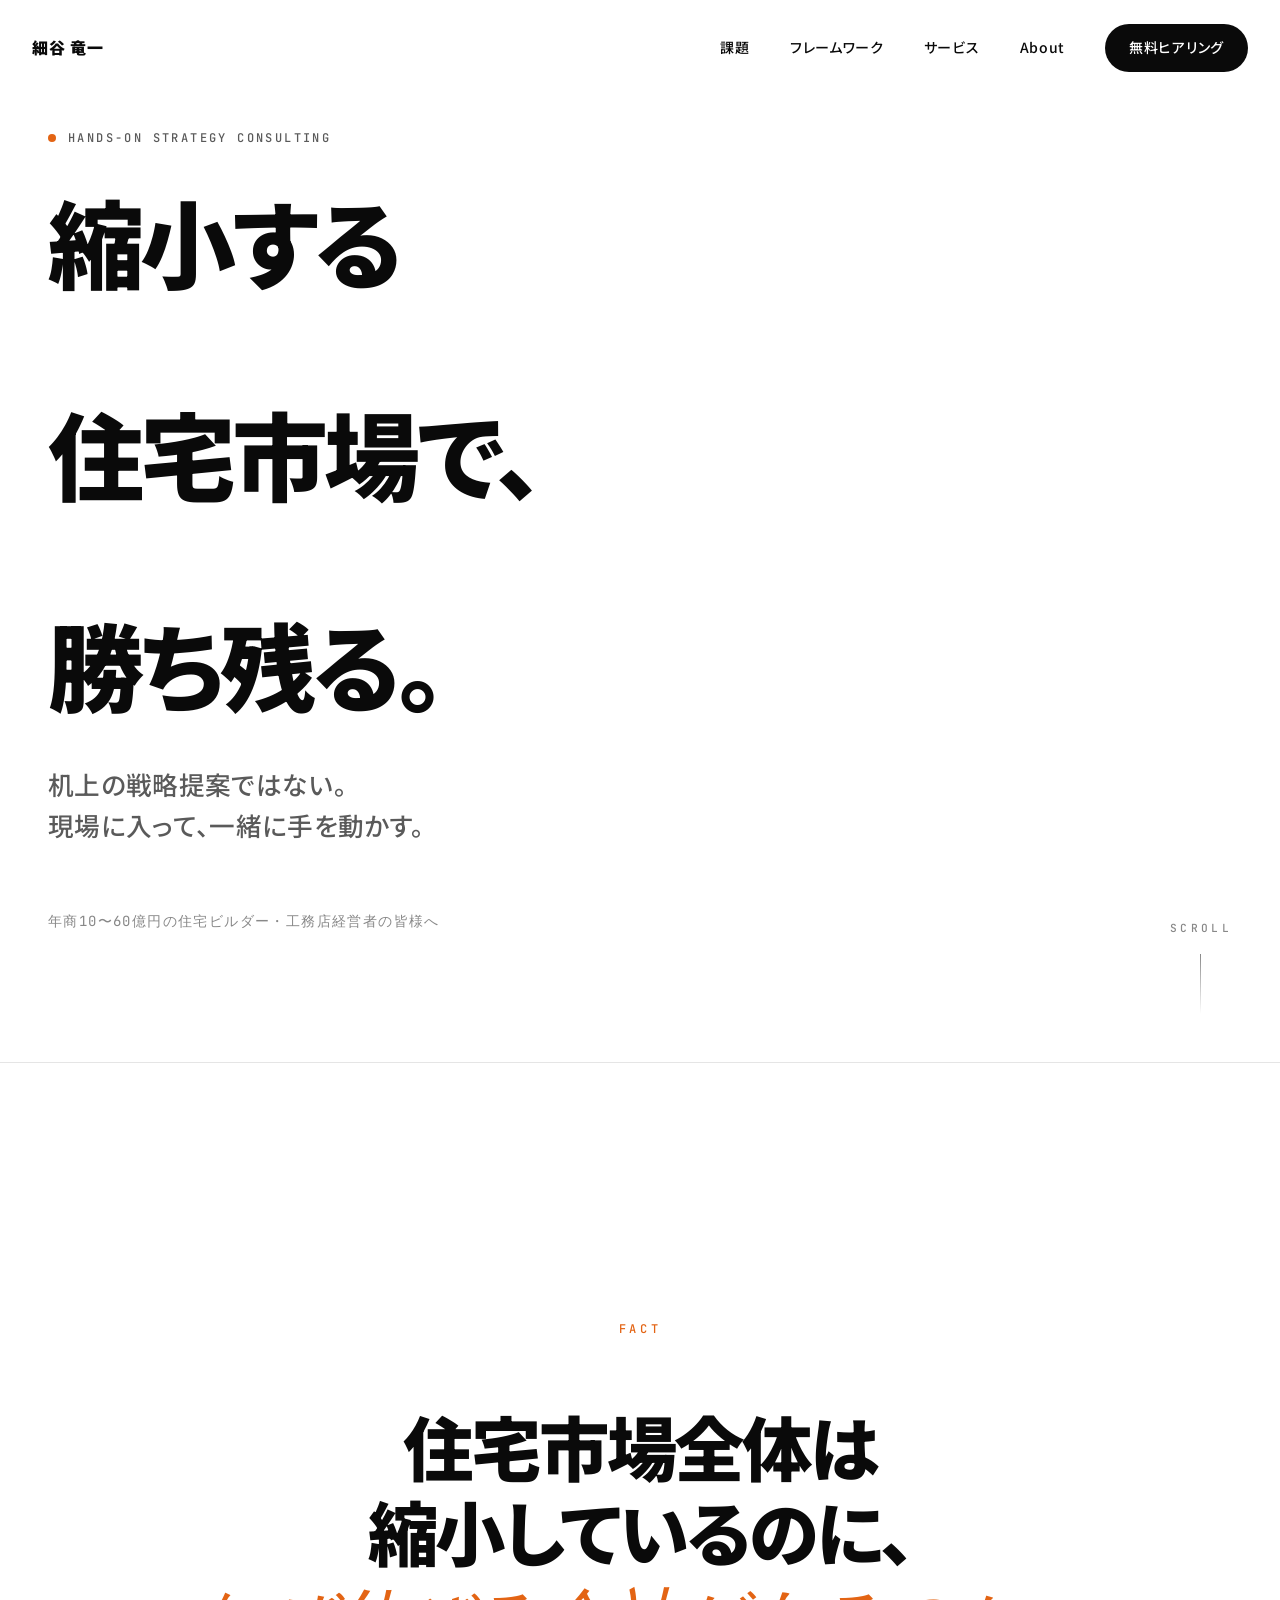
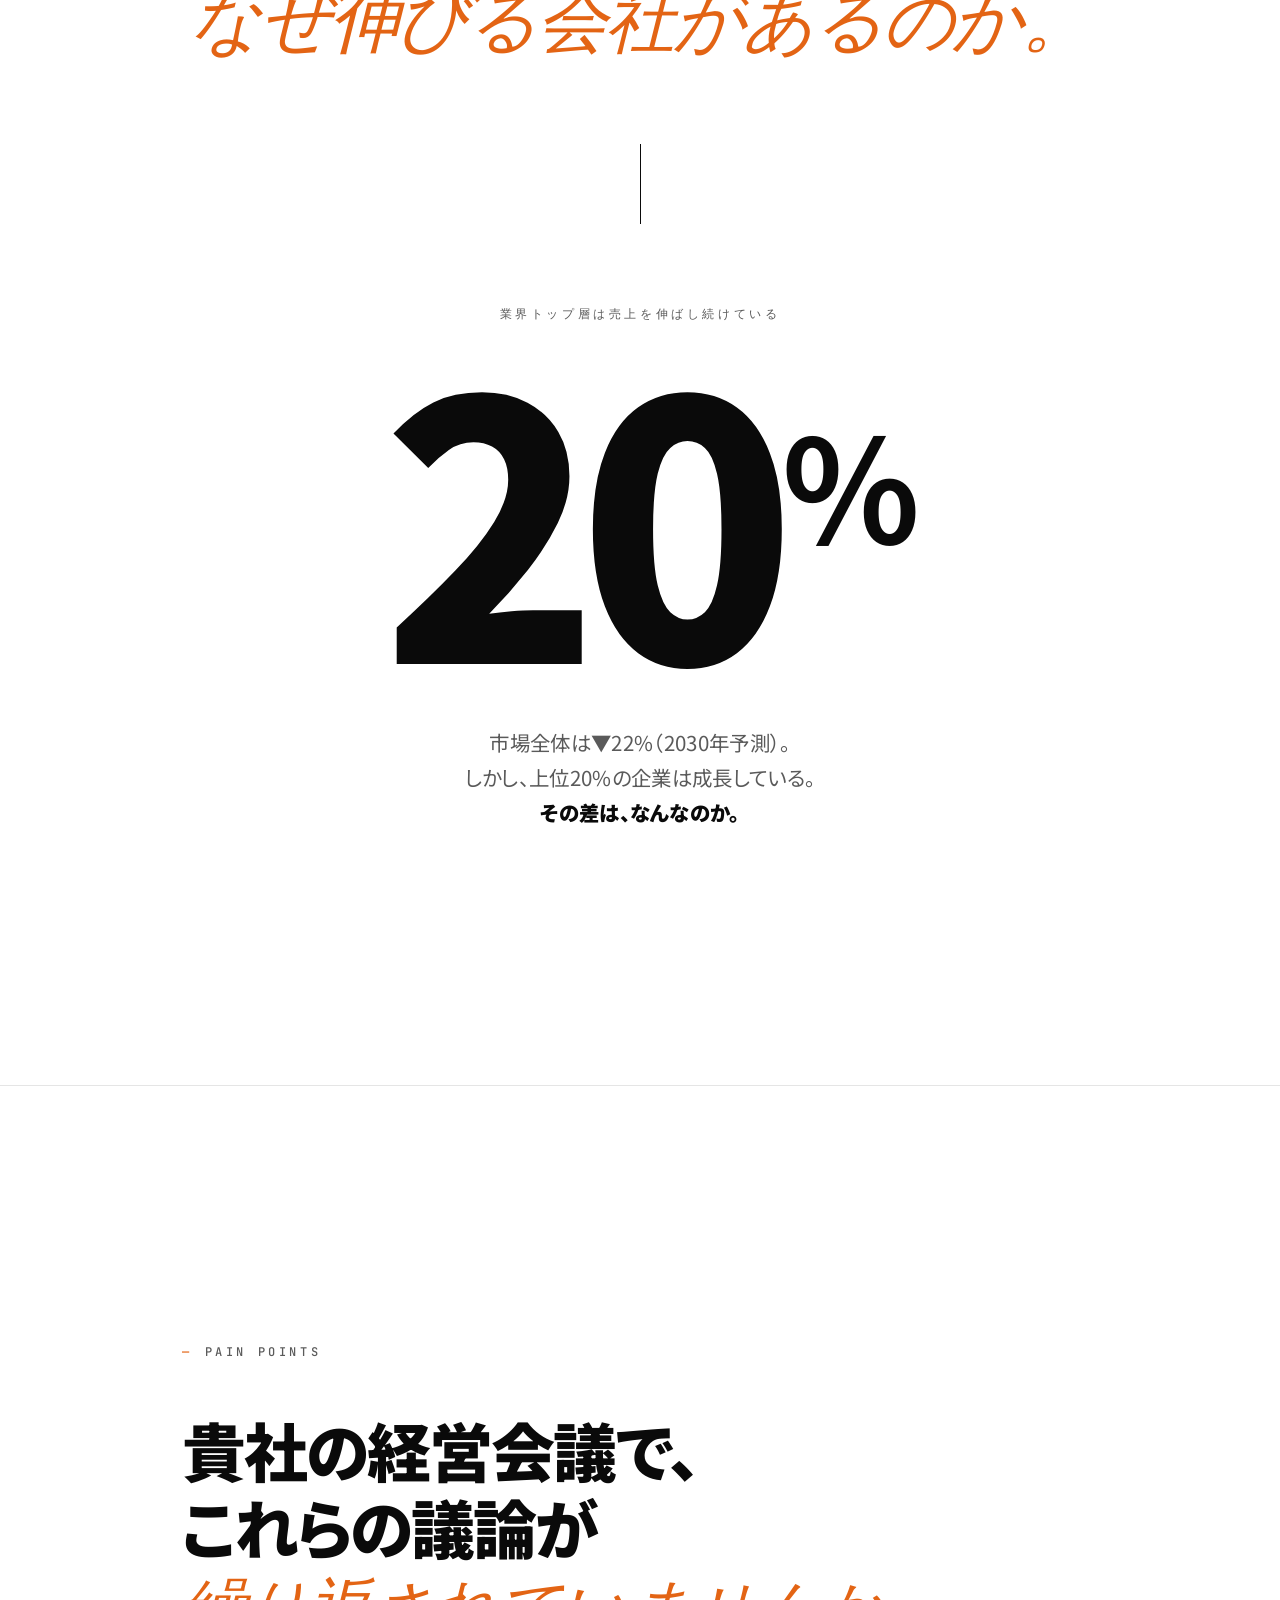
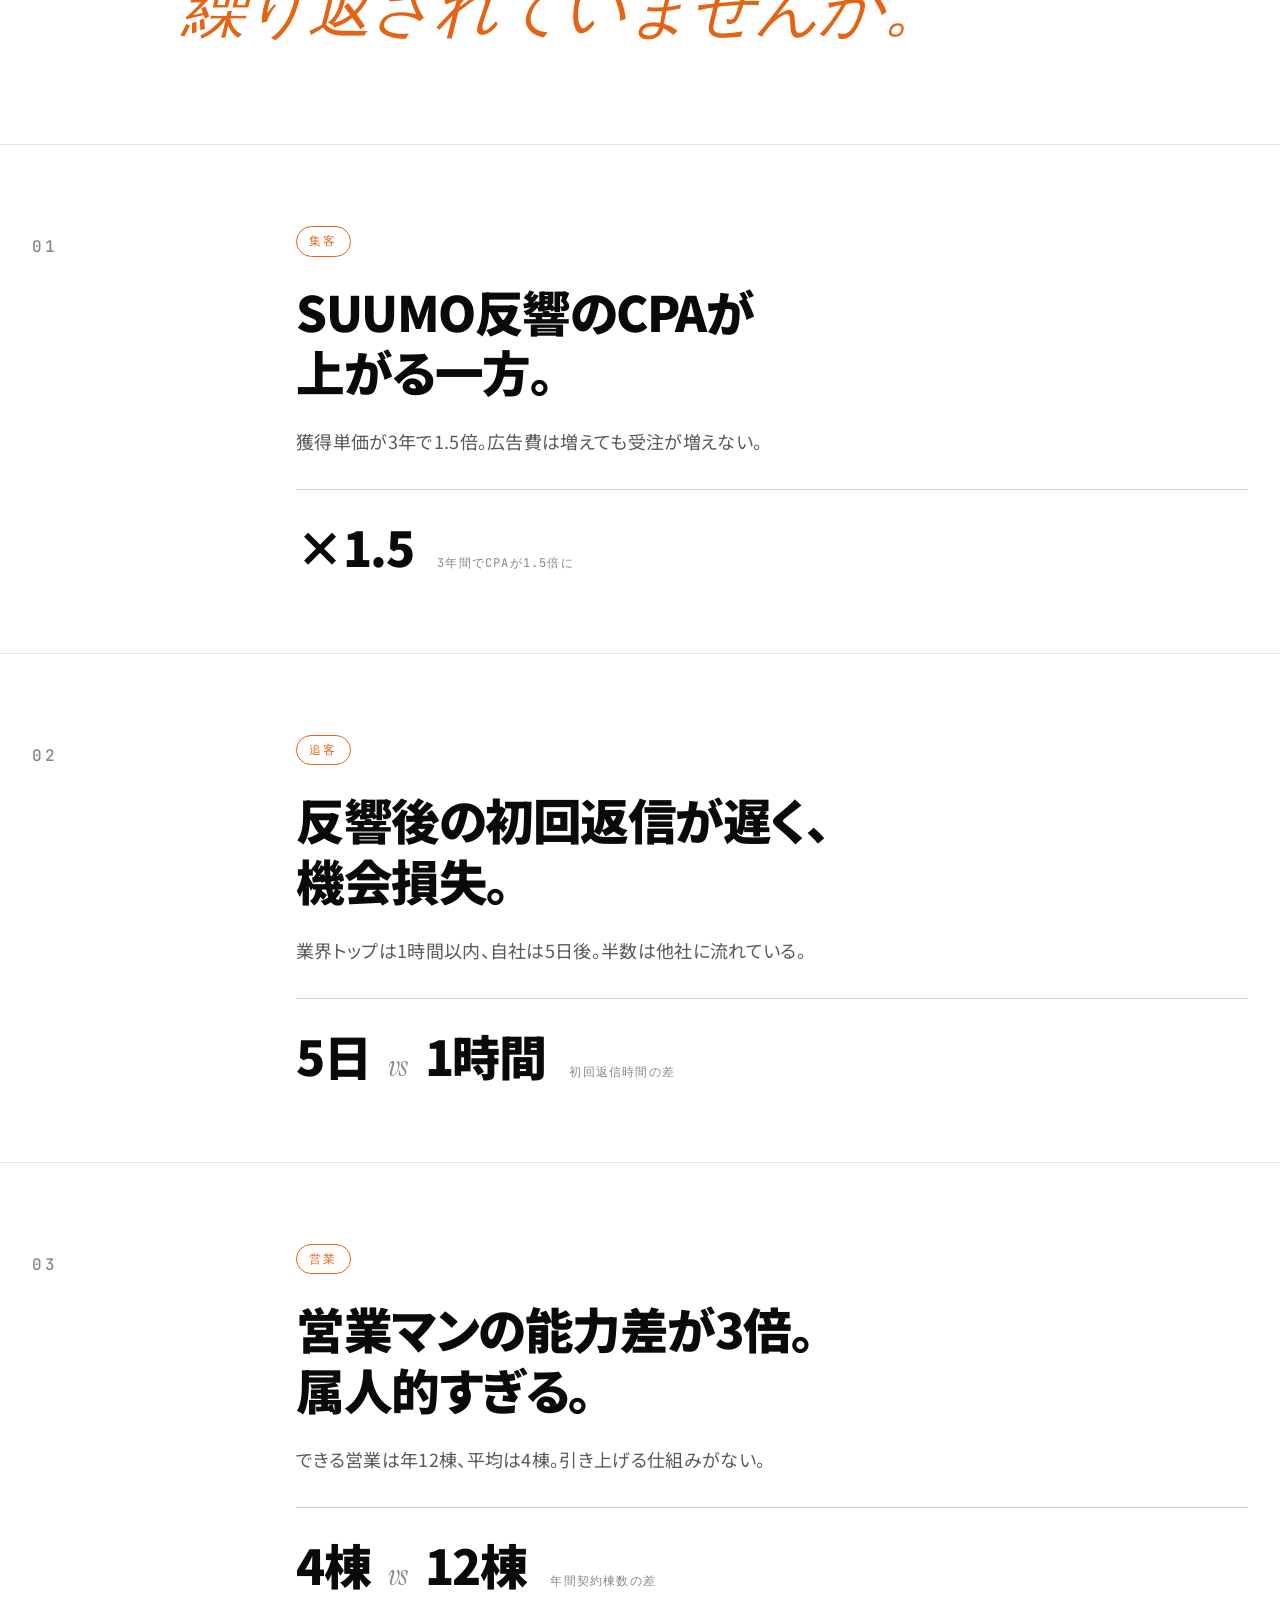
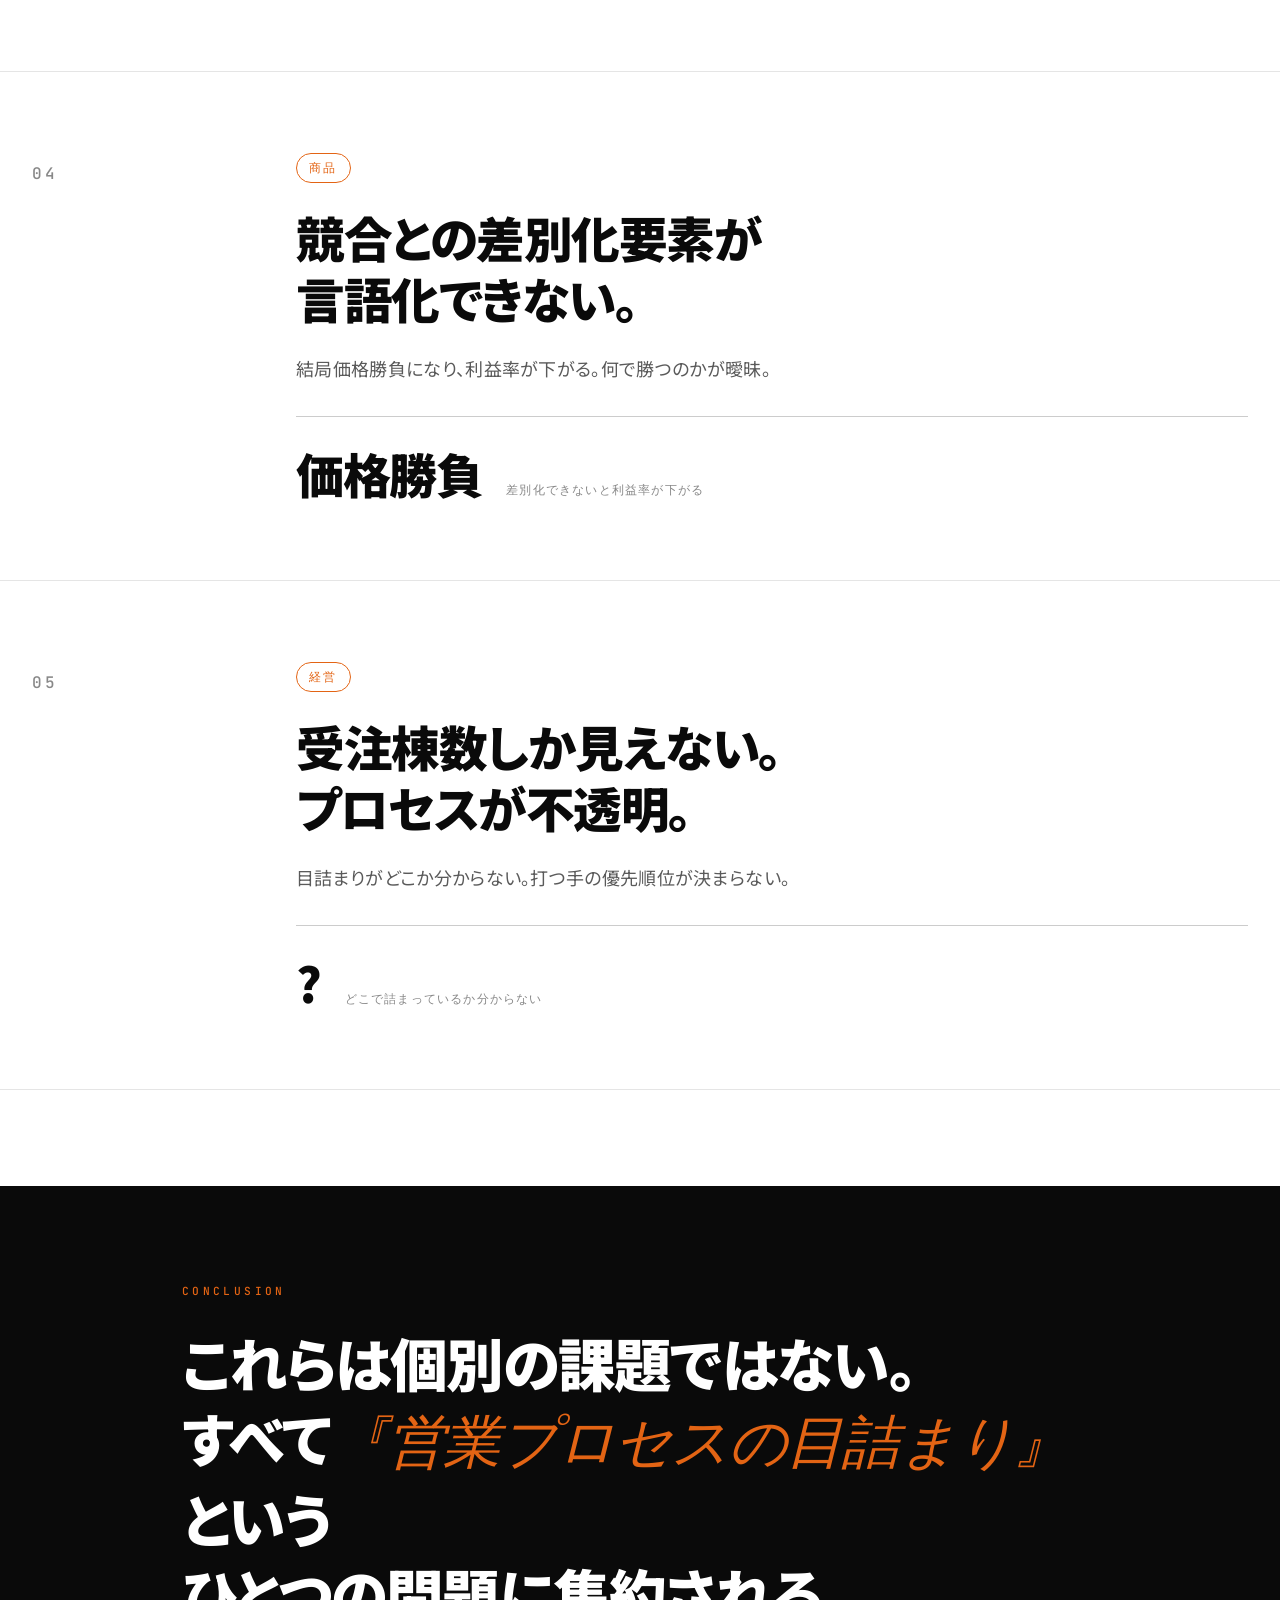
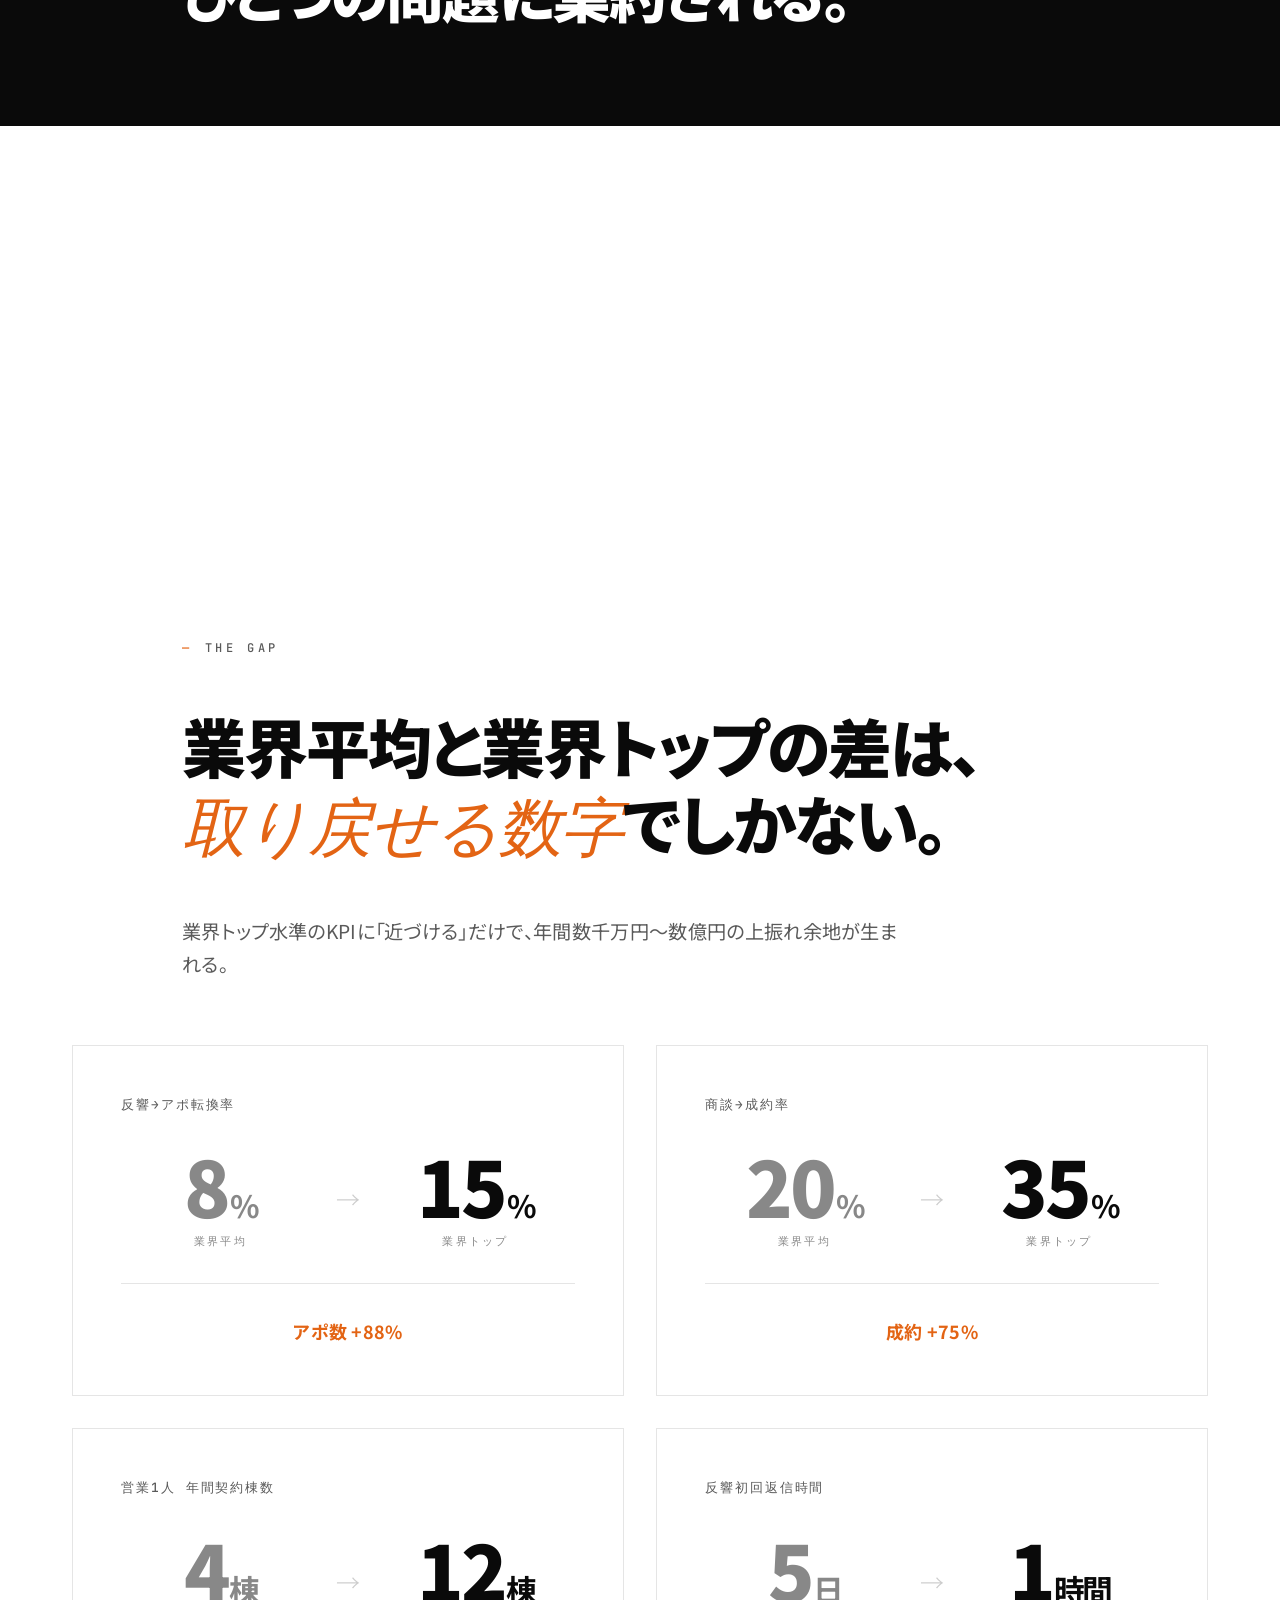
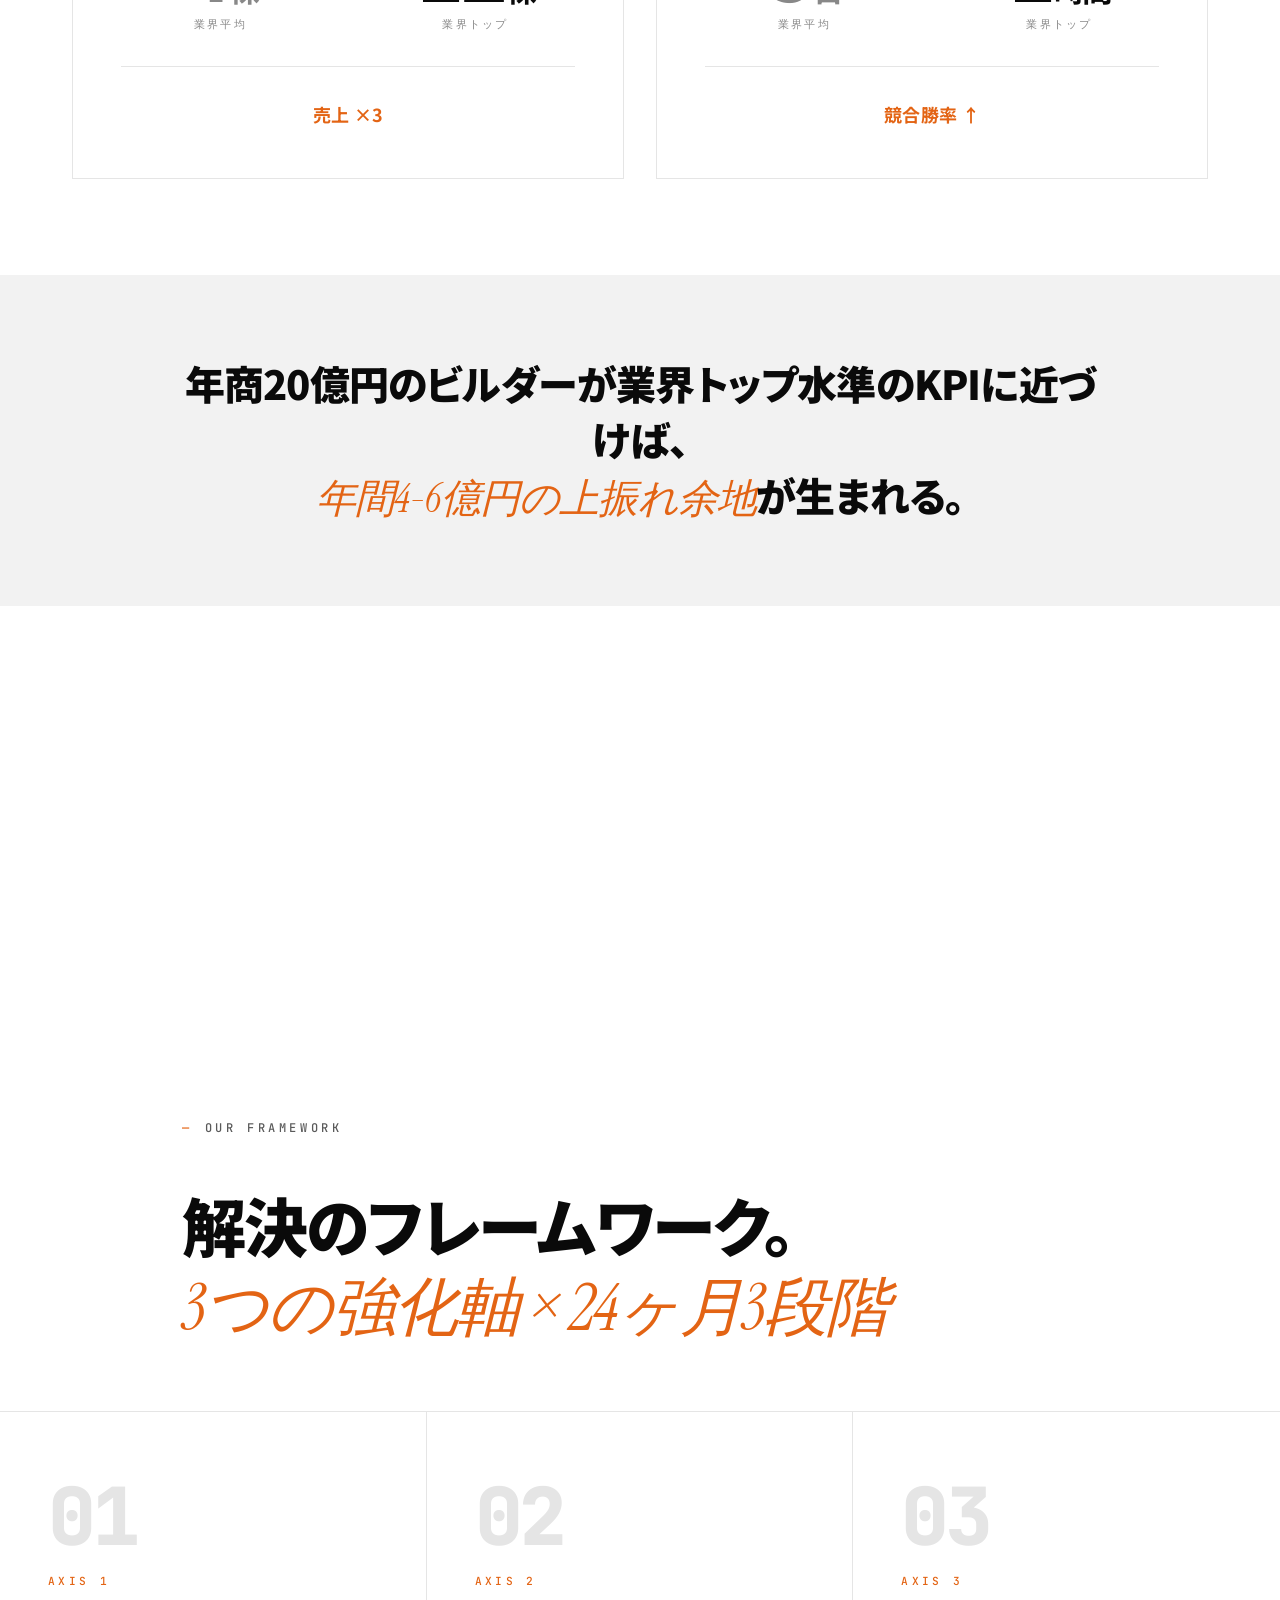
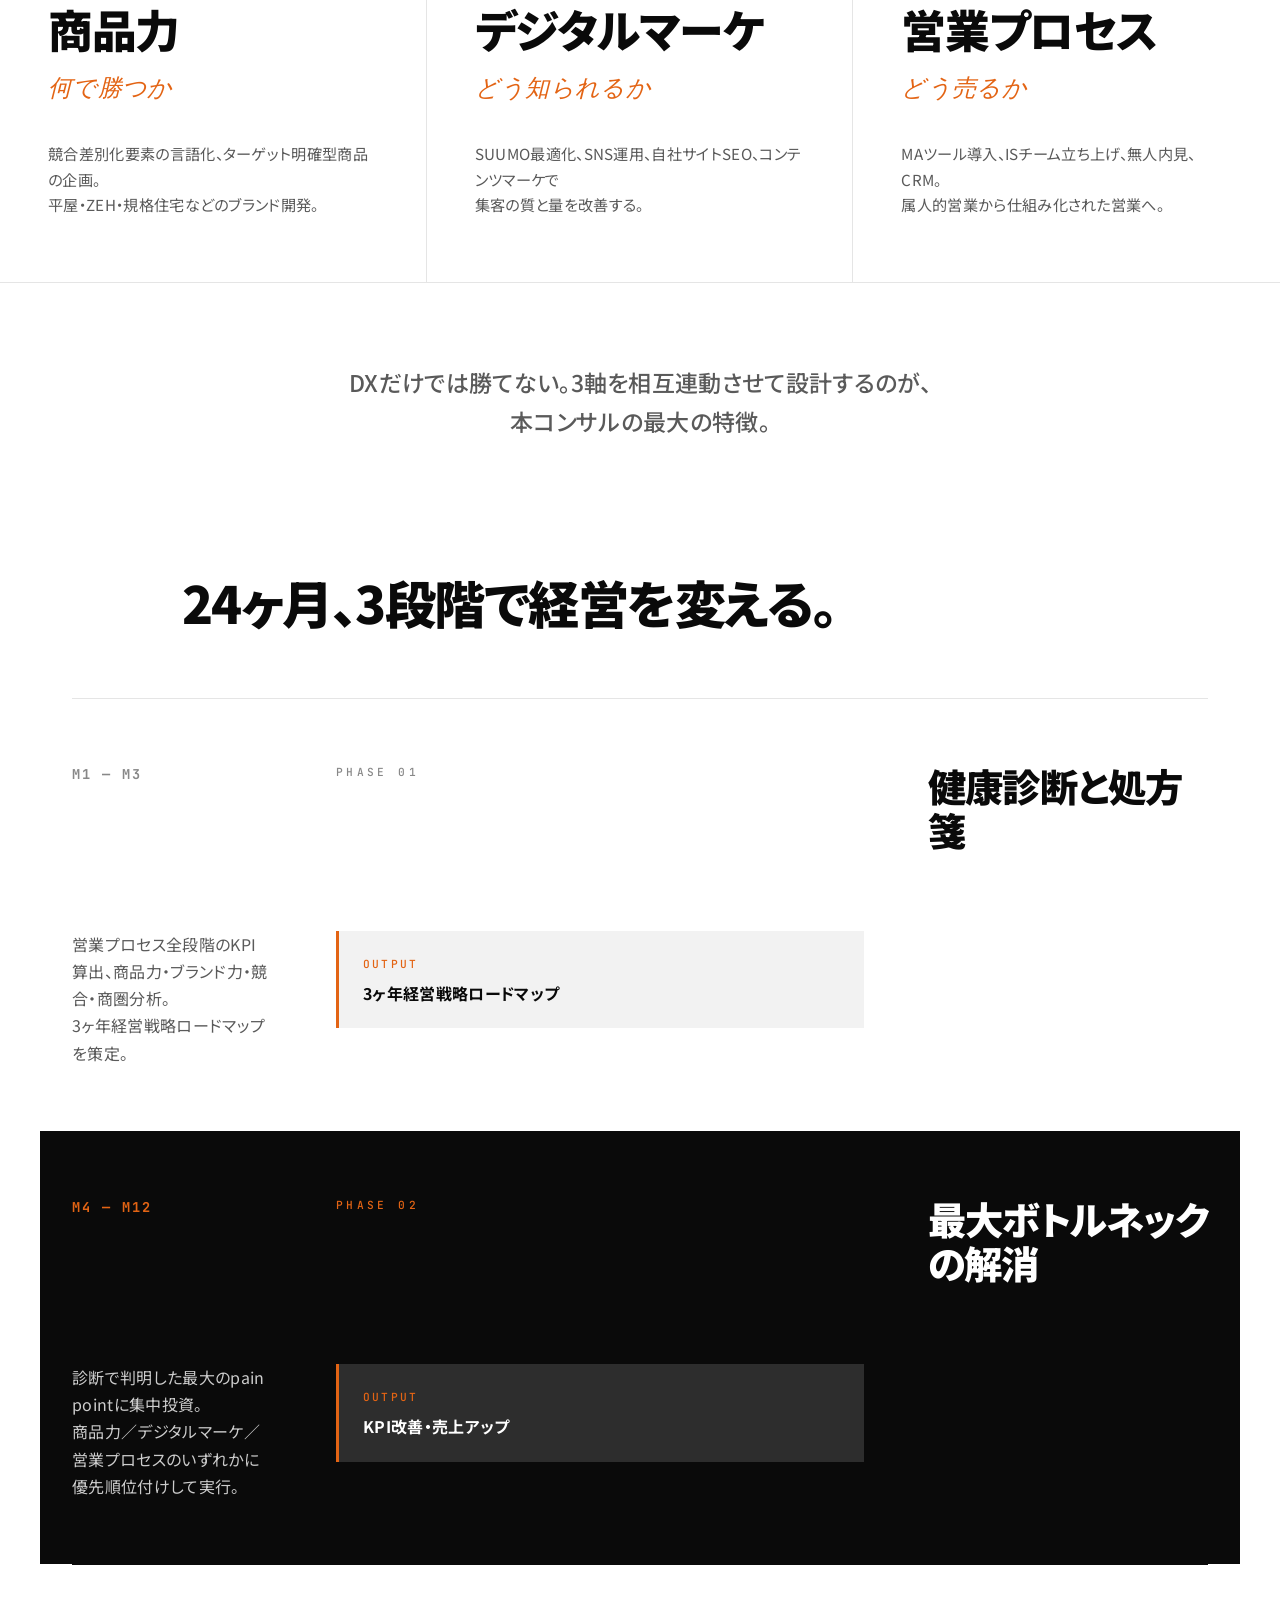
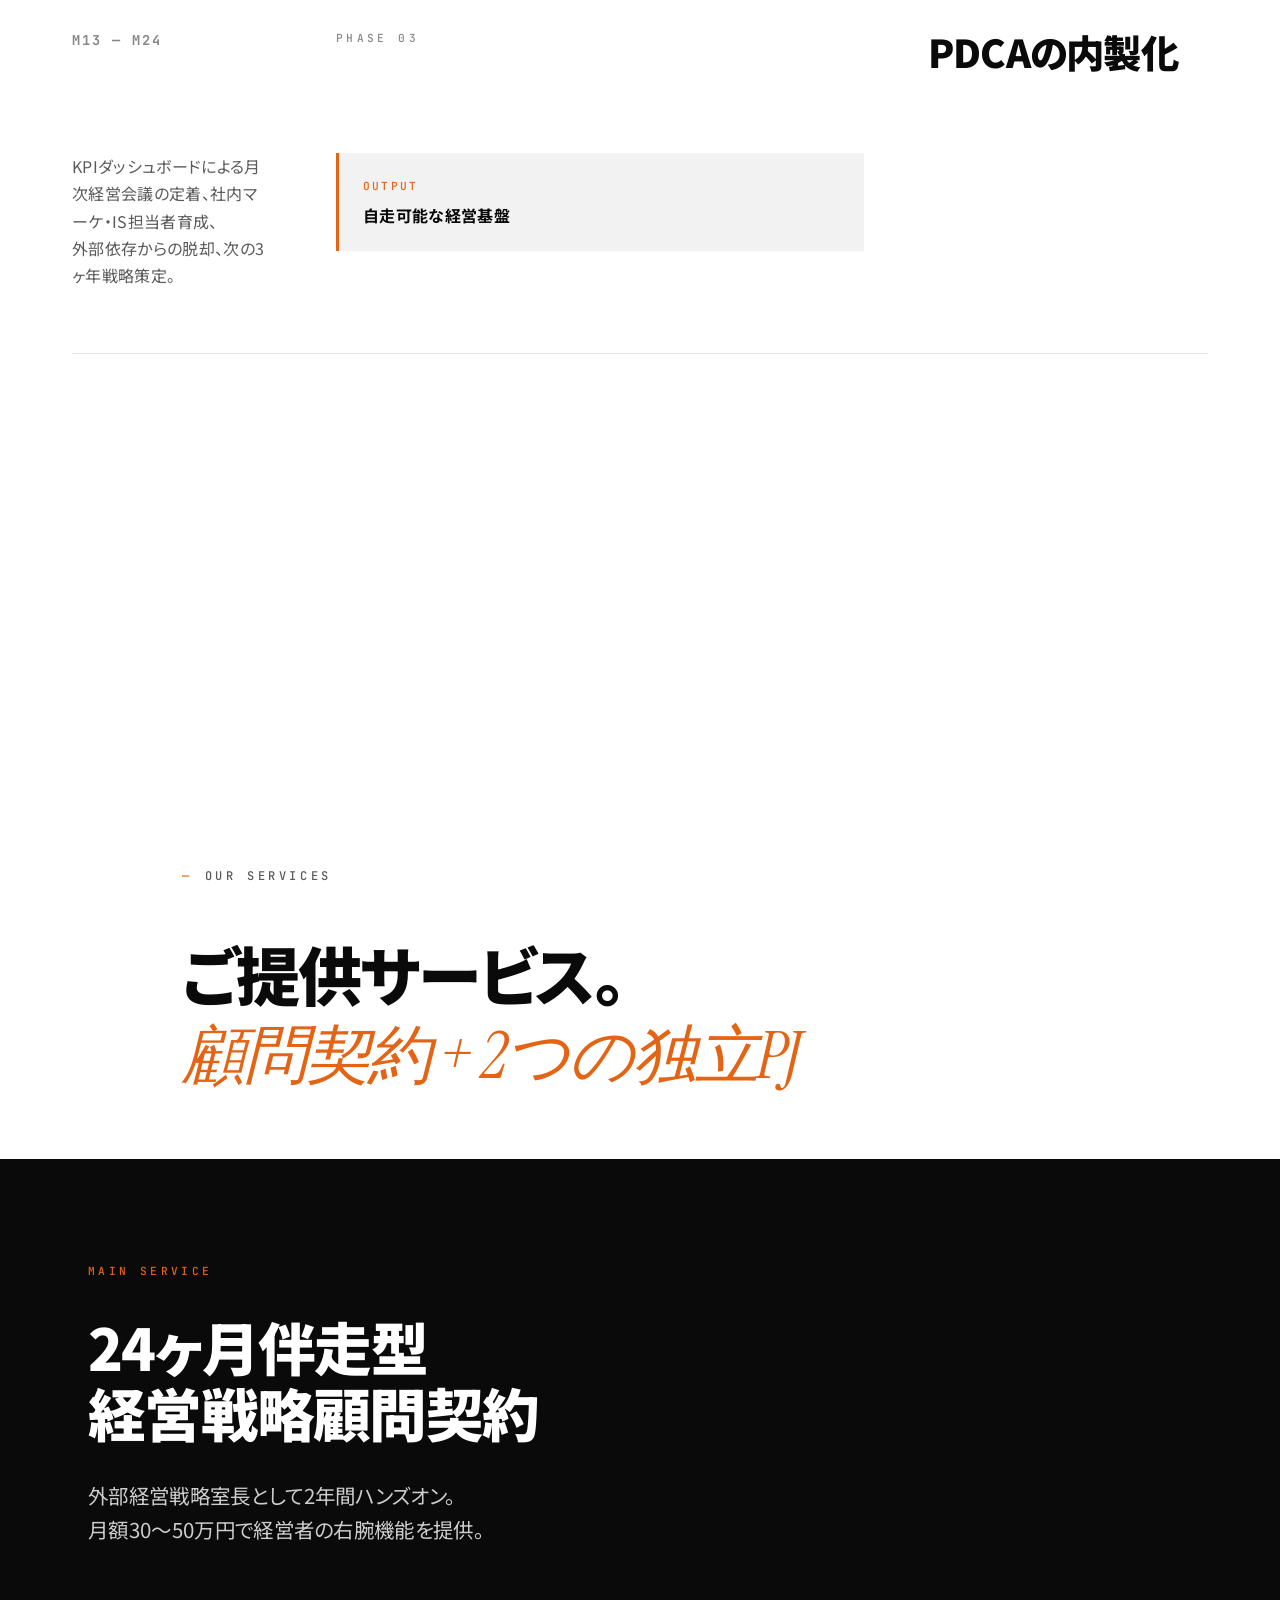
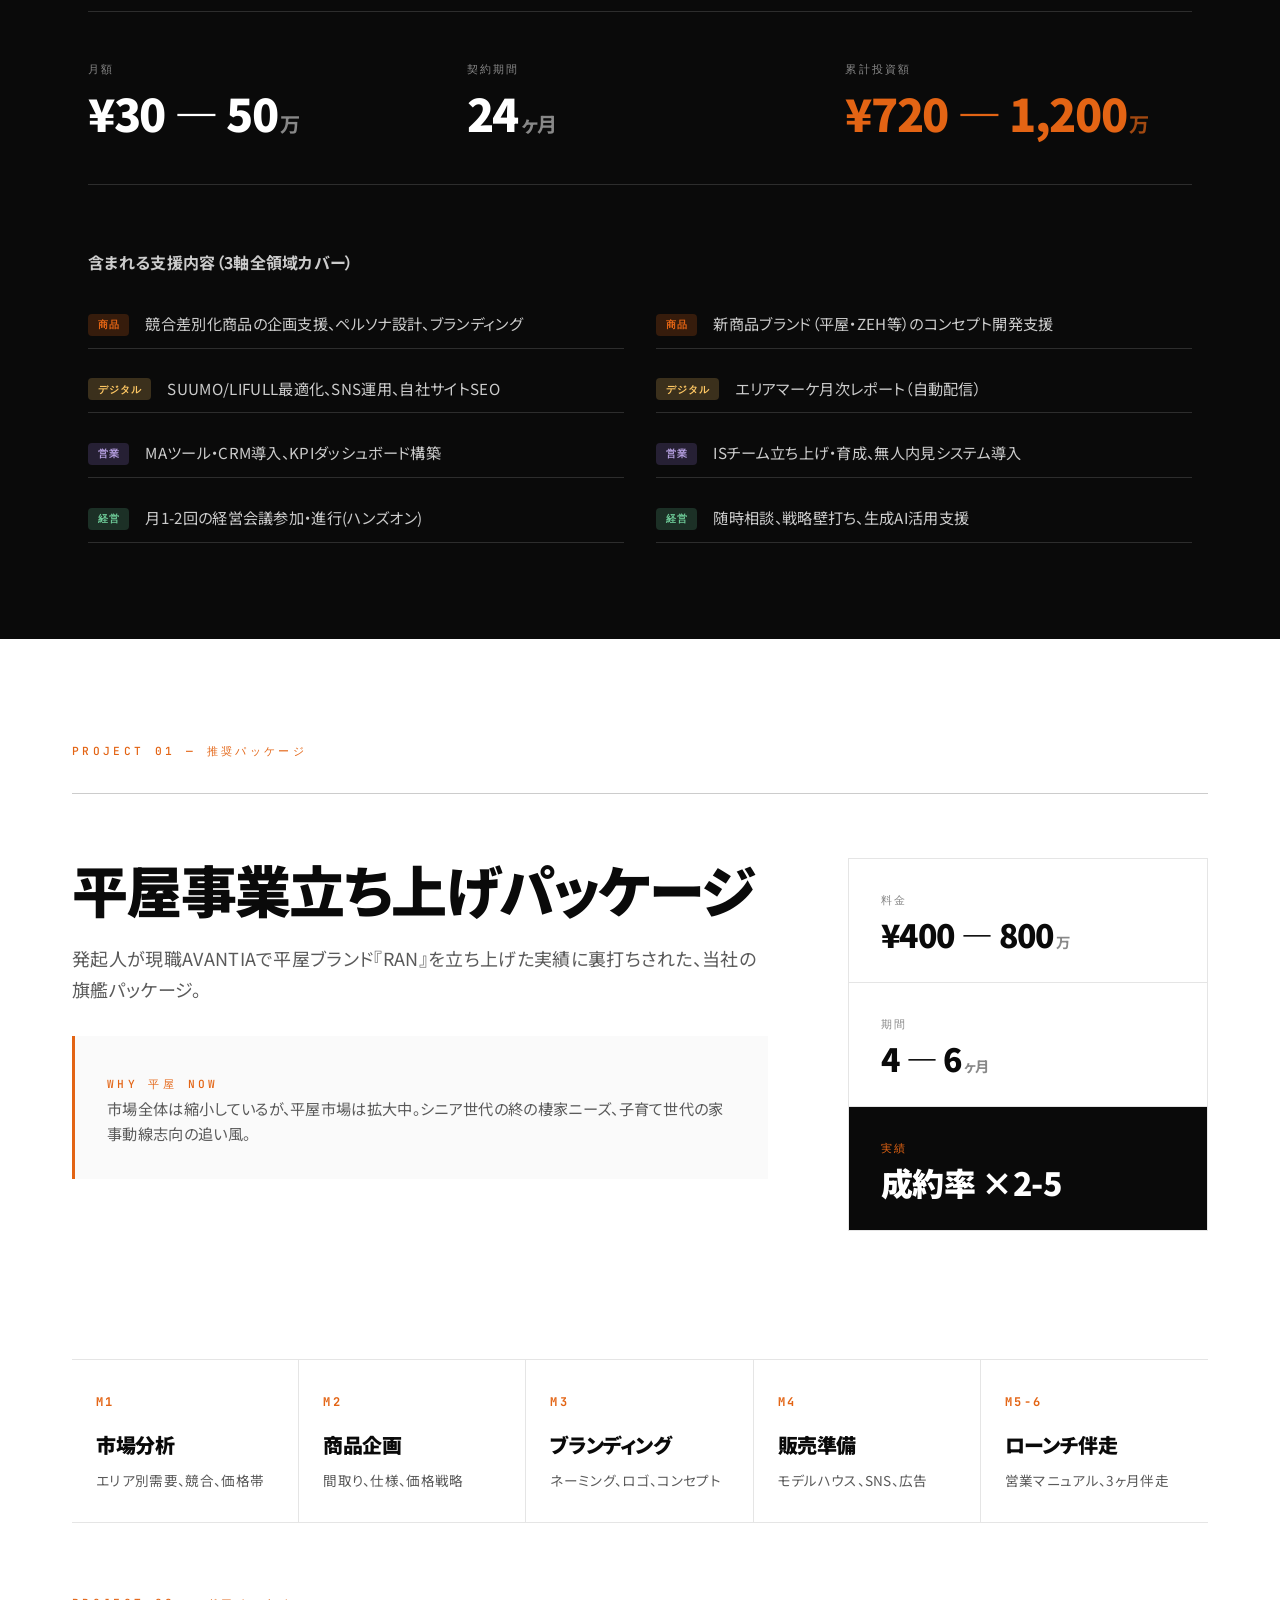
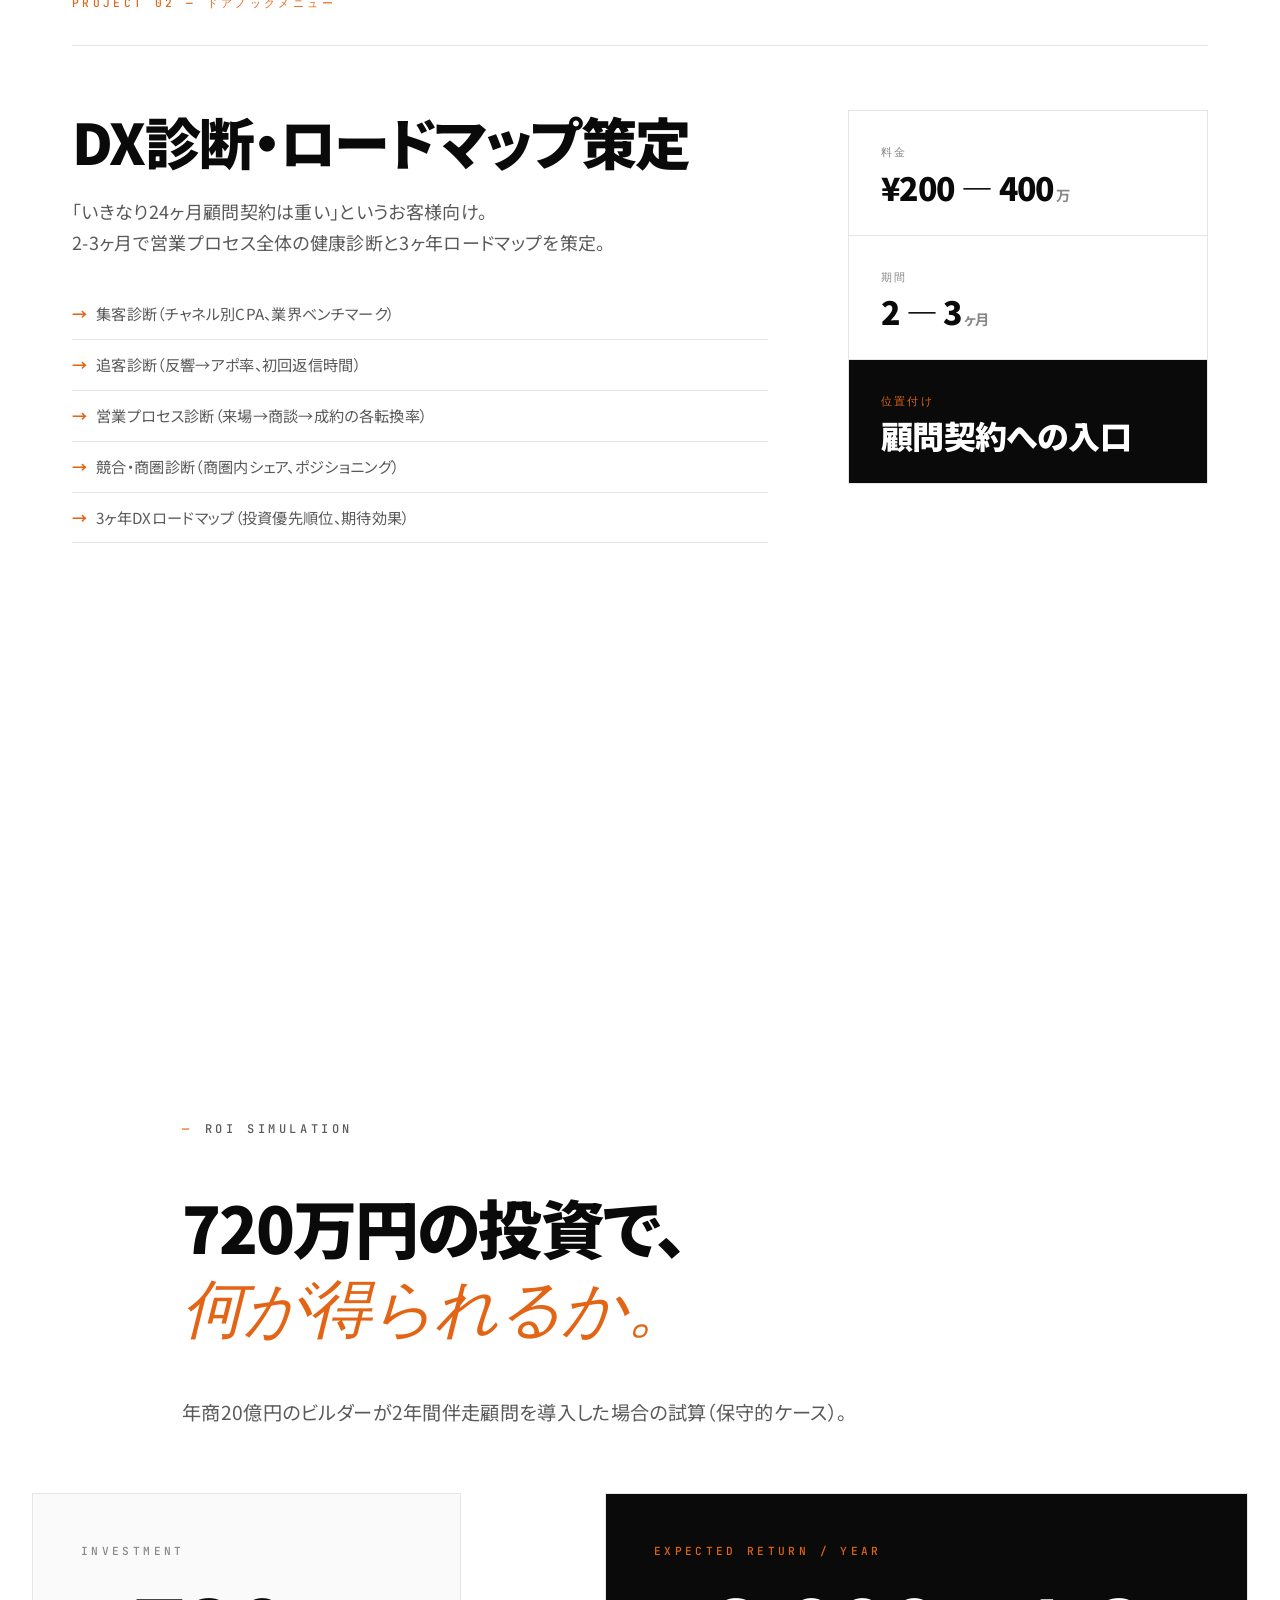
==== commit 1a9d6aa6: "Add files via upload" ====
--- a/index.html
+++ b/index.html
@@ -3,8 +3,8 @@
 <head>
 <meta charset="UTF-8">
 <meta name="viewport" content="width=device-width, initial-scale=1.0">
-<title>事実から、はじめる。| 細谷竜一 ハンズオン経営戦略コンサルティング</title>
-<meta name="description" content="年商10〜60億円の住宅ビルダー・工務店向け。データに基づき、現場で手を動かす経営戦略コンサルティング。">
+<title>縮小する住宅市場で勝ち残るための、成長戦略ハンズオン。 | 細谷竜一 ハンズオン経営戦略コンサルティング</title>
+<meta name="description" content="年商10〜60億円の住宅ビルダー・工務店向け。机上の戦略提案ではなく、現場に入って一緒に手を動かす経営戦略コンサルティング。">
 <link rel="preconnect" href="https://fonts.googleapis.com">
 <link rel="preconnect" href="https://fonts.gstatic.com" crossorigin>
 <link href="https://fonts.googleapis.com/css2?family=Noto+Sans+JP:wght@400;500;700;900&family=Instrument+Serif:ital@0;1&family=JetBrains+Mono:wght@400;500;700&display=swap" rel="stylesheet">
@@ -13,17 +13,17 @@
 <body>
 
 <!-- ========================================
-NAVIGATION
+NAVIGATION (minimal)
 ========================================= -->
 <nav class="nav">
   <div class="nav-inner">
     <a href="#" class="nav-logo">細谷 竜一</a>
     <div class="nav-links">
-      <a href="#observation">観察</a>
+      <a href="#pain">課題</a>
       <a href="#framework">フレームワーク</a>
       <a href="#service">サービス</a>
-      <a href="profile.html">プロフィール</a>
-      <a href="#contact" class="nav-cta">ヒアリング</a>
+      <a href="profile.html">About</a>
+      <a href="#contact" class="nav-cta">無料ヒアリング</a>
     </div>
   </div>
 </nav>
@@ -38,13 +38,14 @@
   </div>
 
   <h1 class="hero-headline">
-    <span class="reveal" style="--d:.1s">事実から、</span><br>
-    <span class="reveal" style="--d:.25s">はじめる。</span>
+    <span class="reveal" style="--d:.1s">縮小する</span><br>
+    <span class="reveal" style="--d:.2s">住宅市場で、</span><br>
+    <span class="reveal" style="--d:.3s">勝ち残る。</span>
   </h1>
 
-  <p class="hero-sub reveal" style="--d:.45s">
-    縮小する住宅市場のなかで、伸び続ける企業がある。<br>
-    その違いは、感覚ではなく、データに現れている。
+  <p class="hero-sub reveal" style="--d:.5s">
+    机上の戦略提案ではない。<br>
+    現場に入って、一緒に手を動かす。
   </p>
 
   <div class="hero-meta reveal" style="--d:.7s">
@@ -58,43 +59,41 @@
 </section>
 
 <!-- ========================================
-OBSERVATION - 静かに事実を提示
-========================================= -->
-<section class="fact" id="observation">
-  <div class="fact-eyebrow reveal-on-scroll">OBSERVATION</div>
+THE FACT - 衝撃の数字で煽る
+========================================= -->
+<section class="fact" id="fact">
+  <div class="fact-eyebrow reveal-on-scroll">FACT</div>
 
   <h2 class="fact-question reveal-on-scroll">
-    住宅市場全体は縮小している。<br>
-    一方で、上位2割は<br>
-    成長を続けている。
+    住宅市場全体は<br>
+    縮小しているのに、<br>
+    <em>なぜ伸びる会社があるのか。</em>
   </h2>
 
   <div class="fact-divider reveal-on-scroll"></div>
 
   <div class="fact-stat reveal-on-scroll">
-    <div class="stat-label">業界トップ層の売上推移</div>
+    <div class="stat-label">業界トップ層は売上を伸ばし続けている</div>
     <div class="stat-number">20<span>%</span></div>
     <div class="stat-caption">
-      市場全体の新設住宅着工は2030年までに22%減少が予測される。<br>
-      しかし上位20%の企業は、その逆境のなかで売上を伸ばし続けている。
-    </div>
-  </div>
-</section>
-
-<!-- ========================================
-PAIN POINTS - 課題を静かに列挙
+      市場全体は▼22%（2030年予測）。<br>
+      しかし、上位20%の企業は成長している。<br>
+      <strong>その差は、なんなのか。</strong>
+    </div>
+  </div>
+</section>
+
+<!-- ========================================
+PAIN POINTS - 5つの課題で煽る
 ========================================= -->
 <section class="pain" id="pain">
   <div class="container-narrow">
-    <div class="section-eyebrow reveal-on-scroll">COMMON CHALLENGES</div>
+    <div class="section-eyebrow reveal-on-scroll">PAIN POINTS</div>
     <h2 class="section-headline reveal-on-scroll">
-      中堅ビルダーが共通して<br>
-      抱えている、5つの課題。
+      貴社の経営会議で、<br>
+      これらの議論が<br>
+      <em>繰り返されていませんか。</em>
     </h2>
-    <p class="section-lead reveal-on-scroll">
-      日々経営者の方々と対話するなかで、業界に共通する課題が見えてくる。<br>
-      ここに記すのは、その代表的な5つである。
-    </p>
   </div>
 
   <div class="pain-list">
@@ -102,8 +101,8 @@
       <div class="pain-num">01</div>
       <div class="pain-body">
         <div class="pain-stage">集客</div>
-        <h3 class="pain-title">SUUMO反響のCPAが、<br>3年で1.5倍に。</h3>
-        <p class="pain-desc">獲得単価が上がるなか、反響の質も低下傾向。広告費を増やしても受注が伸びにくい構造になっている。</p>
+        <h3 class="pain-title">SUUMO反響のCPAが<br>上がる一方。</h3>
+        <p class="pain-desc">獲得単価が3年で1.5倍。広告費は増えても受注が増えない。</p>
         <div class="pain-stat">
           <span class="pain-stat-num">×1.5</span>
           <span class="pain-stat-label">3年間でCPAが1.5倍に</span>
@@ -115,11 +114,11 @@
       <div class="pain-num">02</div>
       <div class="pain-body">
         <div class="pain-stage">追客</div>
-        <h3 class="pain-title">反響後の初回返信に、<br>5日かかっている。</h3>
-        <p class="pain-desc">業界トップ層は1時間以内に対応している。住宅という検討期間3-6ヶ月の商材において、この差は無視できない。</p>
+        <h3 class="pain-title">反響後の初回返信が遅く、<br>機会損失。</h3>
+        <p class="pain-desc">業界トップは1時間以内、自社は5日後。半数は他社に流れている。</p>
         <div class="pain-stat">
           <span class="pain-stat-num">5日 <em>vs</em> 1時間</span>
-          <span class="pain-stat-label">業界平均と業界トップの差</span>
+          <span class="pain-stat-label">初回返信時間の差</span>
         </div>
       </div>
     </article>
@@ -128,8 +127,8 @@
       <div class="pain-num">03</div>
       <div class="pain-body">
         <div class="pain-stage">営業</div>
-        <h3 class="pain-title">営業マン1人あたりの<br>契約棟数が、3倍開いている。</h3>
-        <p class="pain-desc">業界平均は年4棟、トップは年12棟。この差は個人の才能とされ、組織として再現する仕組みが整っていないケースが多い。</p>
+        <h3 class="pain-title">営業マンの能力差が3倍。<br>属人的すぎる。</h3>
+        <p class="pain-desc">できる営業は年12棟、平均は4棟。引き上げる仕組みがない。</p>
         <div class="pain-stat">
           <span class="pain-stat-num">4棟 <em>vs</em> 12棟</span>
           <span class="pain-stat-label">年間契約棟数の差</span>
@@ -141,11 +140,11 @@
       <div class="pain-num">04</div>
       <div class="pain-body">
         <div class="pain-stage">商品</div>
-        <h3 class="pain-title">差別化要素が<br>言語化できていない。</h3>
-        <p class="pain-desc">「自由設計」「高性能」では、競合との違いが顧客に伝わりにくい。結果として価格勝負になり、利益率が下がる傾向にある。</p>
+        <h3 class="pain-title">競合との差別化要素が<br>言語化できない。</h3>
+        <p class="pain-desc">結局価格勝負になり、利益率が下がる。何で勝つのかが曖昧。</p>
         <div class="pain-stat">
           <span class="pain-stat-num">価格勝負</span>
-          <span class="pain-stat-label">差別化が不明確だと、利益率が低下</span>
+          <span class="pain-stat-label">差別化できないと利益率が下がる</span>
         </div>
       </div>
     </article>
@@ -154,11 +153,11 @@
       <div class="pain-num">05</div>
       <div class="pain-body">
         <div class="pain-stage">経営</div>
-        <h3 class="pain-title">プロセス指標を、<br>見ていない。</h3>
-        <p class="pain-desc">月次会議で見ているのは受注棟数や売上などの結果指標。プロセスのどこで詰まっているかが可視化されていないケースが多い。</p>
+        <h3 class="pain-title">受注棟数しか見えない。<br>プロセスが不透明。</h3>
+        <p class="pain-desc">目詰まりがどこか分からない。打つ手の優先順位が決まらない。</p>
         <div class="pain-stat">
-          <span class="pain-stat-num">結果指標のみ</span>
-          <span class="pain-stat-label">プロセス指標が経営判断に使われていない</span>
+          <span class="pain-stat-num">?</span>
+          <span class="pain-stat-label">どこで詰まっているか分からない</span>
         </div>
       </div>
     </article>
@@ -166,29 +165,28 @@
 
   <div class="pain-conclusion reveal-on-scroll">
     <div class="container-narrow">
-      <p class="kicker">A COMMON ROOT</p>
+      <p class="kicker">CONCLUSION</p>
       <h3 class="conclusion-text">
-        これら5つの課題は、すべて<br>
-        「営業プロセスが見える化されていない」<br>
-        という1点に行き着く。
+        これらは個別の課題ではない。<br>
+        すべて<em>『営業プロセスの目詰まり』</em>という<br>
+        ひとつの問題に集約される。
       </h3>
     </div>
   </div>
 </section>
 
 <!-- ========================================
-THE GAP - 業界平均 vs 業界トップ
+THE GAP - 業界平均 vs 業界トップの差
 ========================================= -->
 <section class="gap" id="gap">
   <div class="container-narrow">
-    <div class="section-eyebrow reveal-on-scroll">THE NUMBERS</div>
+    <div class="section-eyebrow reveal-on-scroll">THE GAP</div>
     <h2 class="section-headline reveal-on-scroll">
       業界平均と業界トップの差は、<br>
-      KPIの数字に現れている。
+      <em>取り戻せる数字</em>でしかない。
     </h2>
     <p class="section-lead reveal-on-scroll">
-      下記は業界で広く観察されるKPIの平均値とトップ水準の比較。<br>
-      この差を埋めることが、すなわち成長の道筋となる。
+      業界トップ水準のKPIに「近づける」だけで、年間数千万円〜数億円の上振れ余地が生まれる。
     </p>
   </div>
 
@@ -206,7 +204,7 @@
           <div class="gap-side-label">業界トップ</div>
         </div>
       </div>
-      <div class="gap-effect">差を埋めるとアポ数が約1.9倍に</div>
+      <div class="gap-effect">アポ数 +88%</div>
     </div>
 
     <div class="gap-card reveal-on-scroll">
@@ -222,7 +220,7 @@
           <div class="gap-side-label">業界トップ</div>
         </div>
       </div>
-      <div class="gap-effect">差を埋めると成約が約1.8倍に</div>
+      <div class="gap-effect">成約 +75%</div>
     </div>
 
     <div class="gap-card reveal-on-scroll">
@@ -238,7 +236,7 @@
           <div class="gap-side-label">業界トップ</div>
         </div>
       </div>
-      <div class="gap-effect">1人あたり生産性が3倍</div>
+      <div class="gap-effect">売上 ×3</div>
     </div>
 
     <div class="gap-card reveal-on-scroll">
@@ -254,15 +252,15 @@
           <div class="gap-side-label">業界トップ</div>
         </div>
       </div>
-      <div class="gap-effect">競合との初期接触率が向上</div>
+      <div class="gap-effect">競合勝率 ↑</div>
     </div>
   </div>
 
   <div class="gap-cta reveal-on-scroll">
     <div class="container-narrow">
       <p class="gap-cta-text">
-        年商20億円規模の場合、<br>
-        これらの差を埋めることで年間4-6億円の上振れ余地が試算される。
+        年商20億円のビルダーが業界トップ水準のKPIに近づけば、<br>
+        <em>年間4-6億円の上振れ余地</em>が生まれる。
       </p>
     </div>
   </div>
@@ -276,12 +274,8 @@
     <div class="section-eyebrow reveal-on-scroll">OUR FRAMEWORK</div>
     <h2 class="section-headline reveal-on-scroll">
       解決のフレームワーク。<br>
-      3つの強化軸 × 24ヶ月3段階。
+      <em>3つの強化軸 × 24ヶ月3段階</em>
     </h2>
-    <p class="section-lead reveal-on-scroll">
-      DXツール導入だけでは課題は解決しない。商品・マーケ・営業の3軸を相互連動させ、<br>
-      診断から実装、そして内製化までを一貫して支援する。
-    </p>
   </div>
 
   <!-- 3つの軸 -->
@@ -321,14 +315,14 @@
   </div>
 
   <p class="framework-note reveal-on-scroll">
-    商品が魅力的でなければ、いくらDXを進めても効果は限定的になる。<br>
-    3軸を分けず、相互連動させて設計するのが本コンサルの考え方。
+    DXだけでは勝てない。3軸を相互連動させて設計するのが、<br>
+    本コンサルの最大の特徴。
   </p>
 
   <!-- 24ヶ月3段階 -->
   <div class="phases">
     <div class="container-narrow">
-      <h3 class="phases-title reveal-on-scroll">24ヶ月、3段階で進める。</h3>
+      <h3 class="phases-title reveal-on-scroll">24ヶ月、3段階で経営を変える。</h3>
     </div>
 
     <div class="phase-list">
@@ -338,7 +332,7 @@
         <h4 class="phase-title">健康診断と処方箋</h4>
         <p class="phase-desc">
           営業プロセス全段階のKPI算出、商品力・ブランド力・競合・商圏分析。<br>
-          3ヶ年経営戦略ロードマップを策定する。
+          3ヶ年経営戦略ロードマップを策定。
         </p>
         <div class="phase-output">
           <span class="phase-output-label">OUTPUT</span>
@@ -351,12 +345,12 @@
         <div class="phase-num">PHASE 02</div>
         <h4 class="phase-title">最大ボトルネックの解消</h4>
         <p class="phase-desc">
-          診断で判明した最大の課題に集中投資。<br>
-          商品力／デジタルマーケ／営業プロセスのいずれかに優先順位をつけて実行する。
+          診断で判明した最大のpain pointに集中投資。<br>
+          商品力／デジタルマーケ／営業プロセスのいずれかに優先順位付けして実行。
         </p>
         <div class="phase-output">
           <span class="phase-output-label">OUTPUT</span>
-          <span class="phase-output-value">KPI改善・売上の上振れ</span>
+          <span class="phase-output-value">KPI改善・売上アップ</span>
         </div>
       </article>
 
@@ -385,12 +379,8 @@
     <div class="section-eyebrow reveal-on-scroll">OUR SERVICES</div>
     <h2 class="section-headline reveal-on-scroll">
       ご提供サービス。<br>
-      顧問契約と、2つの独立PJ。
+      <em>顧問契約 + 2つの独立PJ</em>
     </h2>
-    <p class="section-lead reveal-on-scroll">
-      主軸は24ヶ月の伴走型顧問契約。<br>
-      必要に応じて、独立した2つのプロジェクト型サービスを組み合わせる構成です。
-    </p>
   </div>
 
   <!-- メインサービス -->
@@ -402,8 +392,8 @@
         経営戦略顧問契約
       </h3>
       <p class="service-main-desc">
-        外部経営戦略室長として、2年間ハンズオンで貴社をサポートします。<br>
-        月額30〜50万円で、商品・マーケ・営業の3軸全領域をカバーします。
+        外部経営戦略室長として2年間ハンズオン。<br>
+        月額30〜50万円で経営者の右腕機能を提供。
       </p>
 
       <div class="service-price-block">
@@ -437,18 +427,18 @@
     </div>
   </article>
 
-  <!-- PJ-1 平屋 -->
+  <!-- PJ-1 平屋 (推奨) -->
   <article class="service-pj reveal-on-scroll">
     <div class="service-pj-tag">PROJECT 01 — 推奨パッケージ</div>
     <div class="service-pj-grid">
       <div class="service-pj-main">
         <h3 class="service-pj-title">平屋事業立ち上げパッケージ</h3>
         <p class="service-pj-lead">
-          発起人が前職ケイアイスター不動産で平屋ブランド「RAN」を立ち上げた経験をベースとした、当社の旗艦パッケージです。
+          発起人が現職AVANTIAで平屋ブランド『RAN』を立ち上げた実績に裏打ちされた、当社の旗艦パッケージ。
         </p>
         <div class="service-pj-callout">
-          <span class="kicker">CONTEXT</span>
-          <p>市場全体は縮小傾向にあるなか、平屋セグメントは拡大している。シニア世代の終の棲家ニーズや、子育て世代の家事動線志向が背景にある。</p>
+          <span class="kicker">WHY 平屋 NOW</span>
+          <p>市場全体は縮小しているが、平屋市場は拡大中。シニア世代の終の棲家ニーズ、子育て世代の家事動線志向の追い風。</p>
         </div>
       </div>
       <div class="service-pj-meta">
@@ -461,7 +451,7 @@
           <span class="pj-meta-value">4 — 6<span class="price-unit">ヶ月</span></span>
         </div>
         <div class="pj-meta-row pj-meta-result">
-          <span class="pj-meta-label">前職実績</span>
+          <span class="pj-meta-label">実績</span>
           <span class="pj-meta-value">成約率 ×2-5</span>
         </div>
       </div>
@@ -498,20 +488,20 @@
 
   <!-- PJ-2 DX診断 -->
   <article class="service-pj service-pj-secondary reveal-on-scroll">
-    <div class="service-pj-tag">PROJECT 02 — 短期診断</div>
+    <div class="service-pj-tag">PROJECT 02 — ドアノックメニュー</div>
     <div class="service-pj-grid">
       <div class="service-pj-main">
         <h3 class="service-pj-title">DX診断・ロードマップ策定</h3>
         <p class="service-pj-lead">
-          いきなり24ヶ月の顧問契約は重い、というお客様向け。<br>
-          2-3ヶ月で営業プロセス全体の健康診断と3ヶ年ロードマップを策定します。
+          「いきなり24ヶ月顧問契約は重い」というお客様向け。<br>
+          2-3ヶ月で営業プロセス全体の健康診断と3ヶ年ロードマップを策定。
         </p>
         <ul class="service-pj-deliverables">
-          <li>集客診断(チャネル別CPA、業界ベンチマーク)</li>
-          <li>追客診断(反響→アポ率、初回返信時間)</li>
-          <li>営業プロセス診断(来場→商談→成約の各転換率)</li>
-          <li>競合・商圏診断(商圏内シェア、ポジショニング)</li>
-          <li>3ヶ年DXロードマップ(投資優先順位、期待効果)</li>
+          <li>集客診断（チャネル別CPA、業界ベンチマーク）</li>
+          <li>追客診断（反響→アポ率、初回返信時間）</li>
+          <li>営業プロセス診断（来場→商談→成約の各転換率）</li>
+          <li>競合・商圏診断（商圏内シェア、ポジショニング）</li>
+          <li>3ヶ年DXロードマップ（投資優先順位、期待効果）</li>
         </ul>
       </div>
       <div class="service-pj-meta">
@@ -524,7 +514,7 @@
           <span class="pj-meta-value">2 — 3<span class="price-unit">ヶ月</span></span>
         </div>
         <div class="pj-meta-row pj-meta-result">
-          <span class="pj-meta-label">位置づけ</span>
+          <span class="pj-meta-label">位置付け</span>
           <span class="pj-meta-value">顧問契約への入口</span>
         </div>
       </div>
@@ -533,17 +523,17 @@
 </section>
 
 <!-- ========================================
-ROI - 試算として静かに提示
+ROI - 巨大数字で煽る
 ========================================= -->
 <section class="roi" id="roi">
   <div class="container-narrow">
-    <div class="section-eyebrow reveal-on-scroll">ESTIMATED ROI</div>
+    <div class="section-eyebrow reveal-on-scroll">ROI SIMULATION</div>
     <h2 class="section-headline reveal-on-scroll">
-      投資額と期待リターンの試算。
+      720万円の投資で、<br>
+      <em>何が得られるか。</em>
     </h2>
     <p class="section-lead reveal-on-scroll">
-      年商20億円規模のビルダーが2年間の伴走顧問を導入した場合の試算です。<br>
-      保守的ケースとして、業界トップ水準の8割程度のKPI改善を仮定しています。
+      年商20億円のビルダーが2年間伴走顧問を導入した場合の試算（保守的ケース）。
     </p>
   </div>
 
@@ -574,27 +564,27 @@
 
   <div class="roi-conclusion reveal-on-scroll">
     <div class="container-narrow">
-      <p class="kicker">SUMMARY</p>
+      <p class="kicker">CONCLUSION</p>
       <h3 class="roi-conclusion-text">
-        投資額に対する期待リターン倍率は、年8〜16倍。
+        ROI = <em>投資の8〜16倍</em>。
       </h3>
     </div>
   </div>
 </section>
 
 <!-- ========================================
-WHO WE ARE
+WHO WE ARE - 発起人プロファイル
 ========================================= -->
 <section class="who" id="who">
   <div class="container-narrow">
     <div class="section-eyebrow reveal-on-scroll">WHO WE ARE</div>
     <h2 class="section-headline reveal-on-scroll">
       テクノロジー × 経営 × アカデミック。<br>
-      3つの背景を持つ実務家。
+      <em>3軸の融合。</em>
     </h2>
     <p class="section-lead reveal-on-scroll">
-      戦略を提案するだけでなく、Pythonで実装し、CTOとして開発をリードし、<br>
-      平屋ブランドを実際に立ち上げてきた実務家として支援します。
+      『戦略を語る人』ではなく、『一緒に手を動かす人』。<br>
+      実装力を持つ経営戦略コンサルタント。
     </p>
   </div>
 
@@ -606,7 +596,7 @@
         <li>Python / AI / データ分析を実装可能</li>
         <li>AIベンチャー CTO経験</li>
         <li>特許 3件</li>
-        <li>上海・大連でグローバル開発実績</li>
+        <li>上海40名規模の日中PJ統括</li>
       </ul>
     </article>
 
@@ -614,10 +604,10 @@
       <div class="pillar-label">BUSINESS</div>
       <h3 class="pillar-title">経営実績</h3>
       <ul class="pillar-list">
-        <li>Casa robotics 代表として黒字化</li>
-        <li>成約率 2-5倍を実証</li>
+        <li>Casa robotics 2年で黒字化・年100棟</li>
+        <li>IKI事業：退職後も拡大し60社</li>
+        <li>成約率2-5倍を実証</li>
         <li>AVANTIA 経営戦略室長</li>
-        <li>ケイアイスター戦略開発本部</li>
       </ul>
     </article>
 
@@ -626,16 +616,16 @@
       <h3 class="pillar-title">権威性</h3>
       <ul class="pillar-list">
         <li>一橋大学 商学博士</li>
-        <li>Best Paper Award 受賞</li>
-        <li>国立長寿医療研究センター 共同研究</li>
+        <li>NCGG 共同研究</li>
         <li>日本福祉大学 共同研究</li>
+        <li>WBS等メディア露出多数</li>
       </ul>
     </article>
   </div>
 
   <div class="who-link-wrapper">
     <a href="profile.html" class="who-link reveal-on-scroll">
-      <span>詳しいプロフィールを見る</span>
+      <span>もっと深く知る</span>
       <span class="who-link-arrow">→</span>
     </a>
   </div>
@@ -643,7 +633,7 @@
   <!-- 比較表 -->
   <div class="who-compare">
     <div class="container-narrow">
-      <h3 class="compare-title reveal-on-scroll">他のコンサルティングとの違い</h3>
+      <h3 class="compare-title reveal-on-scroll">他のコンサルとの違い</h3>
     </div>
     <div class="compare-table reveal-on-scroll">
       <div class="compare-row compare-header">
@@ -658,13 +648,13 @@
       </div>
       <div class="compare-row">
         <div class="compare-cell compare-label">成果物</div>
-        <div class="compare-cell compare-vs">分厚いレポート</div>
-        <div class="compare-cell compare-us">KPI改善・売上の上振れ</div>
+        <div class="compare-cell compare-vs">分厚いレポートで終わり</div>
+        <div class="compare-cell compare-us">KPI改善・売上アップという結果</div>
       </div>
       <div class="compare-row">
         <div class="compare-cell compare-label">実装</div>
-        <div class="compare-cell compare-vs">ツール選定まで</div>
-        <div class="compare-cell compare-us">運用定着まで伴走</div>
+        <div class="compare-cell compare-vs">ツール選定だけ</div>
+        <div class="compare-cell compare-us">ツール導入から運用定着まで伴走</div>
       </div>
       <div class="compare-row">
         <div class="compare-cell compare-label">数値</div>
@@ -676,29 +666,29 @@
 </section>
 
 <!-- ========================================
-CTA
+CTA - 最終アクション
 ========================================= -->
 <section class="cta" id="contact">
   <div class="container-narrow">
-    <div class="cta-eyebrow reveal-on-scroll">FIRST STEP</div>
+    <div class="cta-eyebrow reveal-on-scroll">LET'S BEGIN</div>
     <h2 class="cta-headline reveal-on-scroll">
-      まずは、90分の<br>
-      ヒアリングから。
+      まずは無料の<br>
+      個別ヒアリング<br>
+      <em>(90分)</em>から。
     </h2>
     <p class="cta-lead reveal-on-scroll">
-      契約の判断ではなく、現状の整理を目的としたセッションです。<br>
-      費用は発生しませんので、お気軽にお声がけください。
+      いきなり契約のご判断をお願いするのではなく、まずは90分の無料ヒアリングをご提案します。
     </p>
 
     <ul class="cta-benefits reveal-on-scroll">
-      <li><span class="cta-num">01</span>貴社の現状KPIを整理</li>
+      <li><span class="cta-num">01</span>貴社の現状KPIを一緒に整理</li>
       <li><span class="cta-num">02</span>業界平均との差を試算</li>
-      <li><span class="cta-num">03</span>適切なアプローチをご提案</li>
+      <li><span class="cta-num">03</span>最適なアプローチをご提案</li>
     </ul>
 
     <div class="cta-actions reveal-on-scroll">
       <a href="mailto:hosoyaryuichi@gmail.com" class="cta-button cta-button-primary">
-        <span>ヒアリングを申し込む</span>
+        <span>無料ヒアリングを申し込む</span>
         <span class="cta-arrow">→</span>
       </a>
     </div>
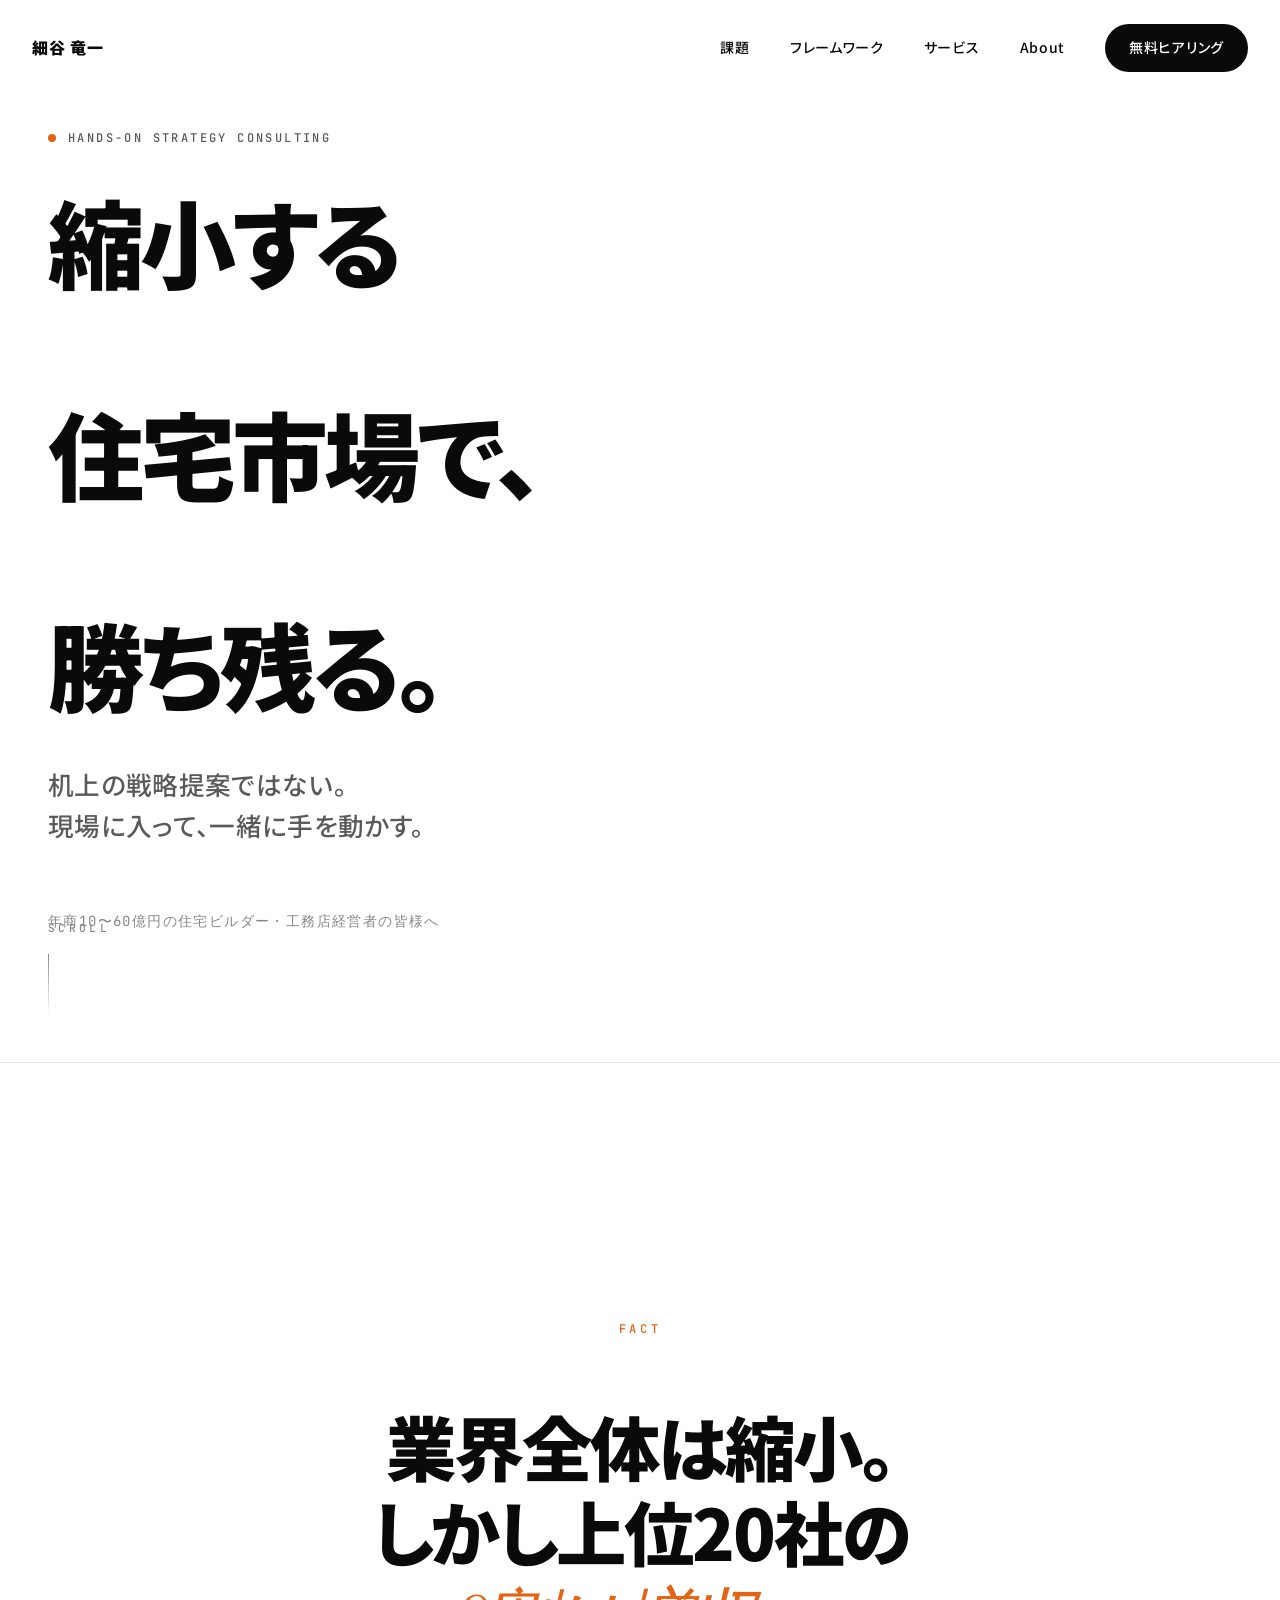
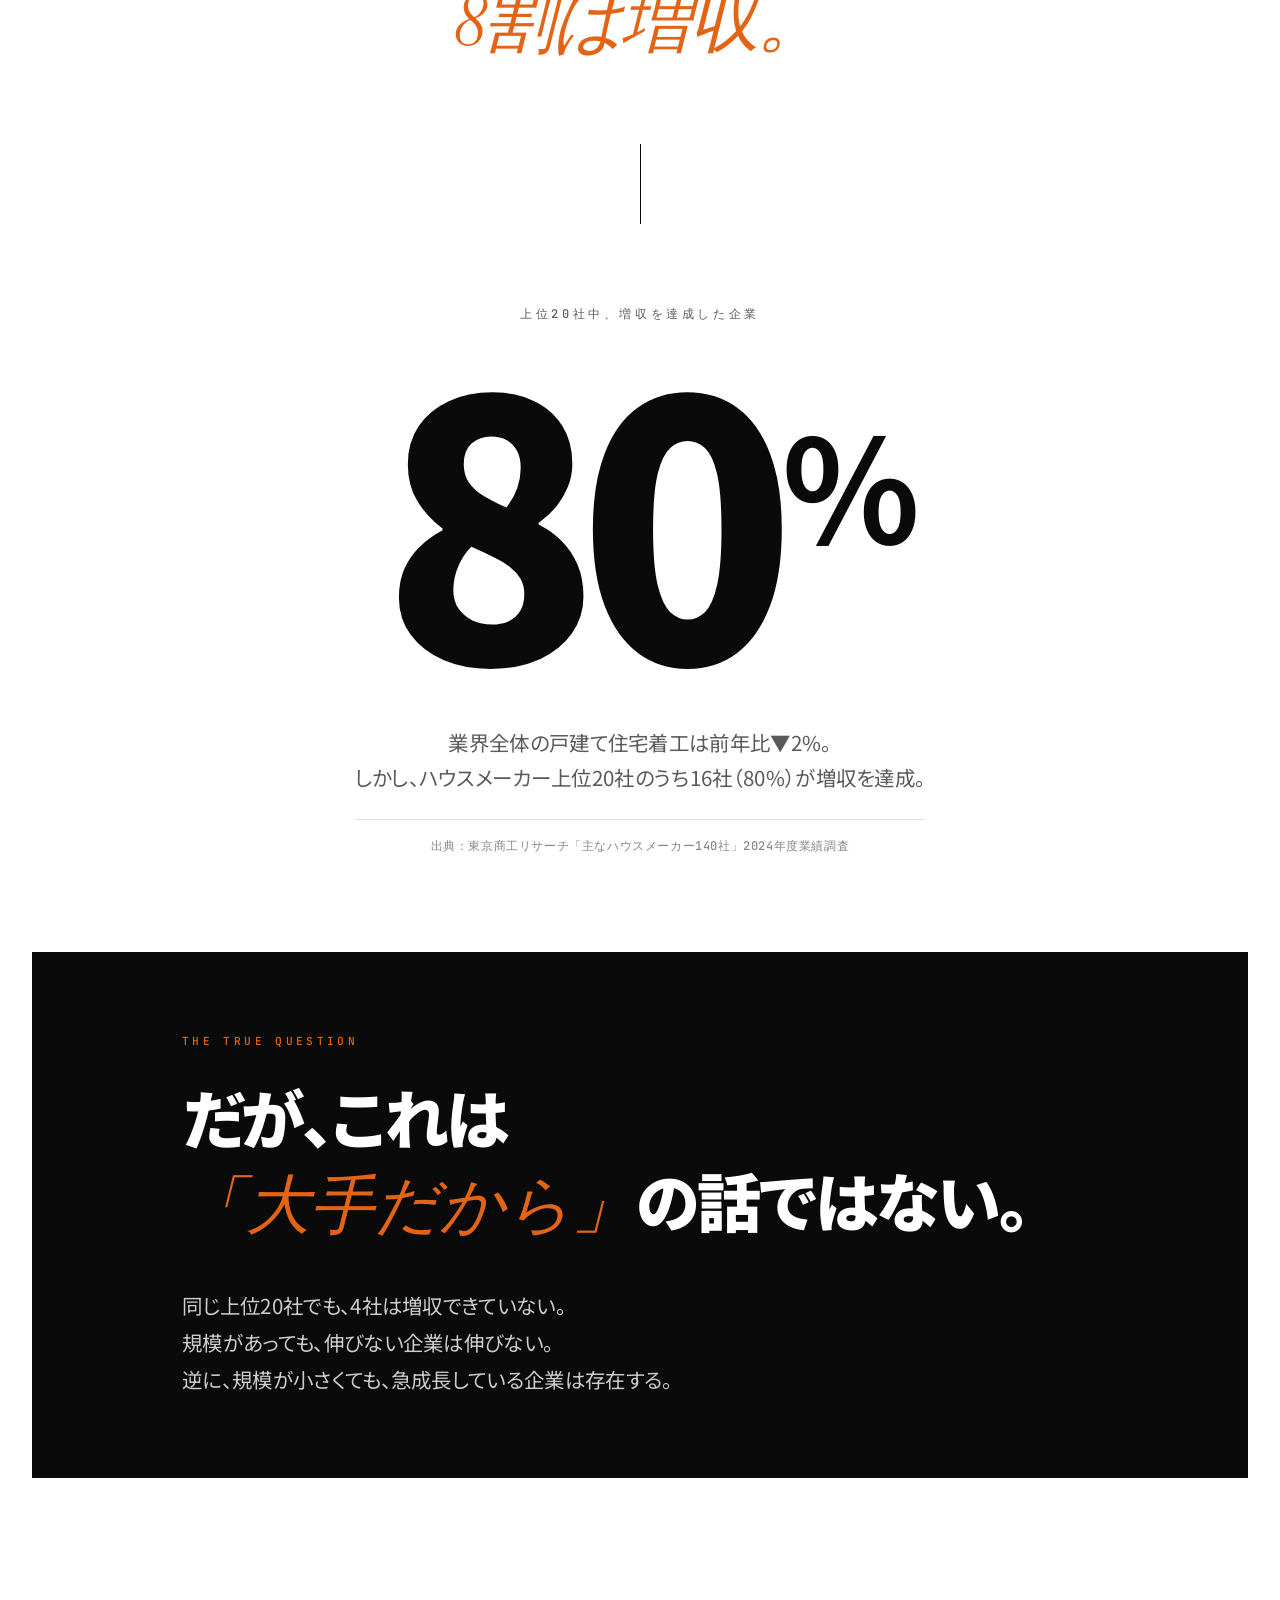
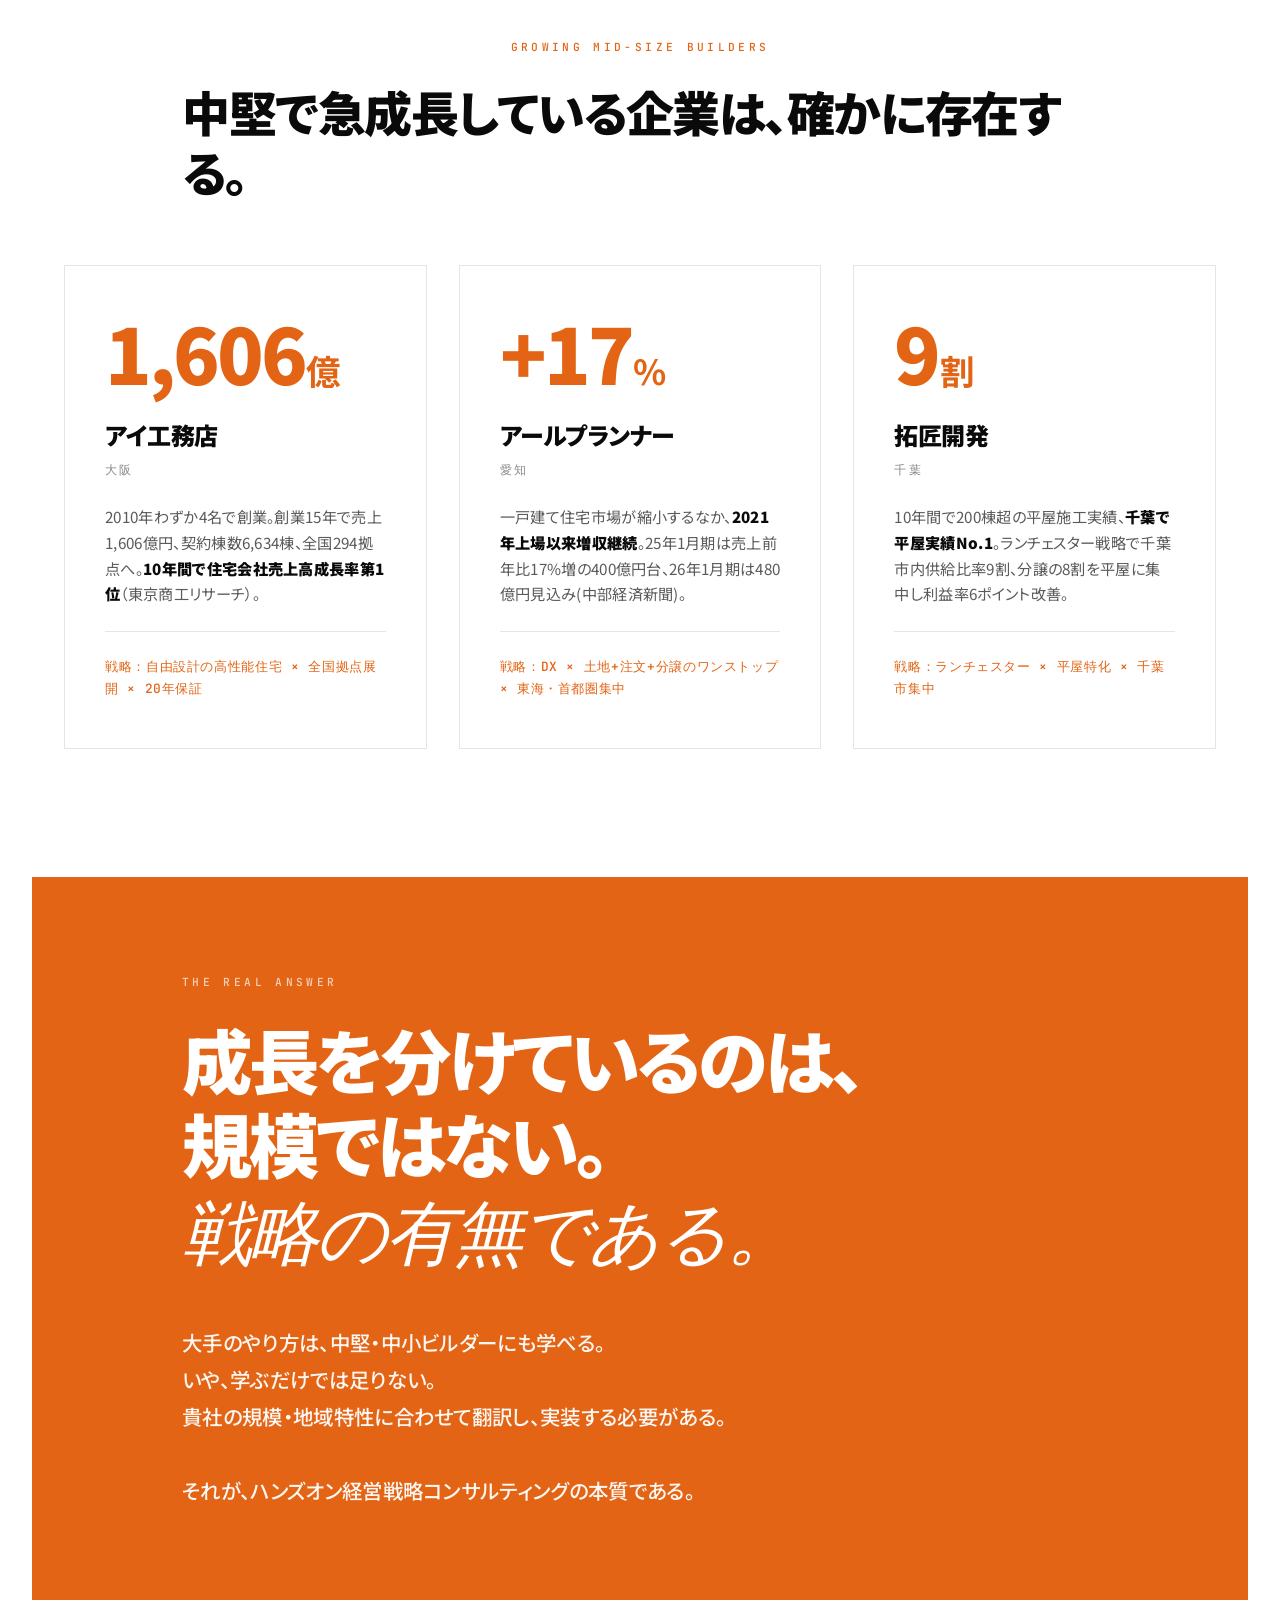
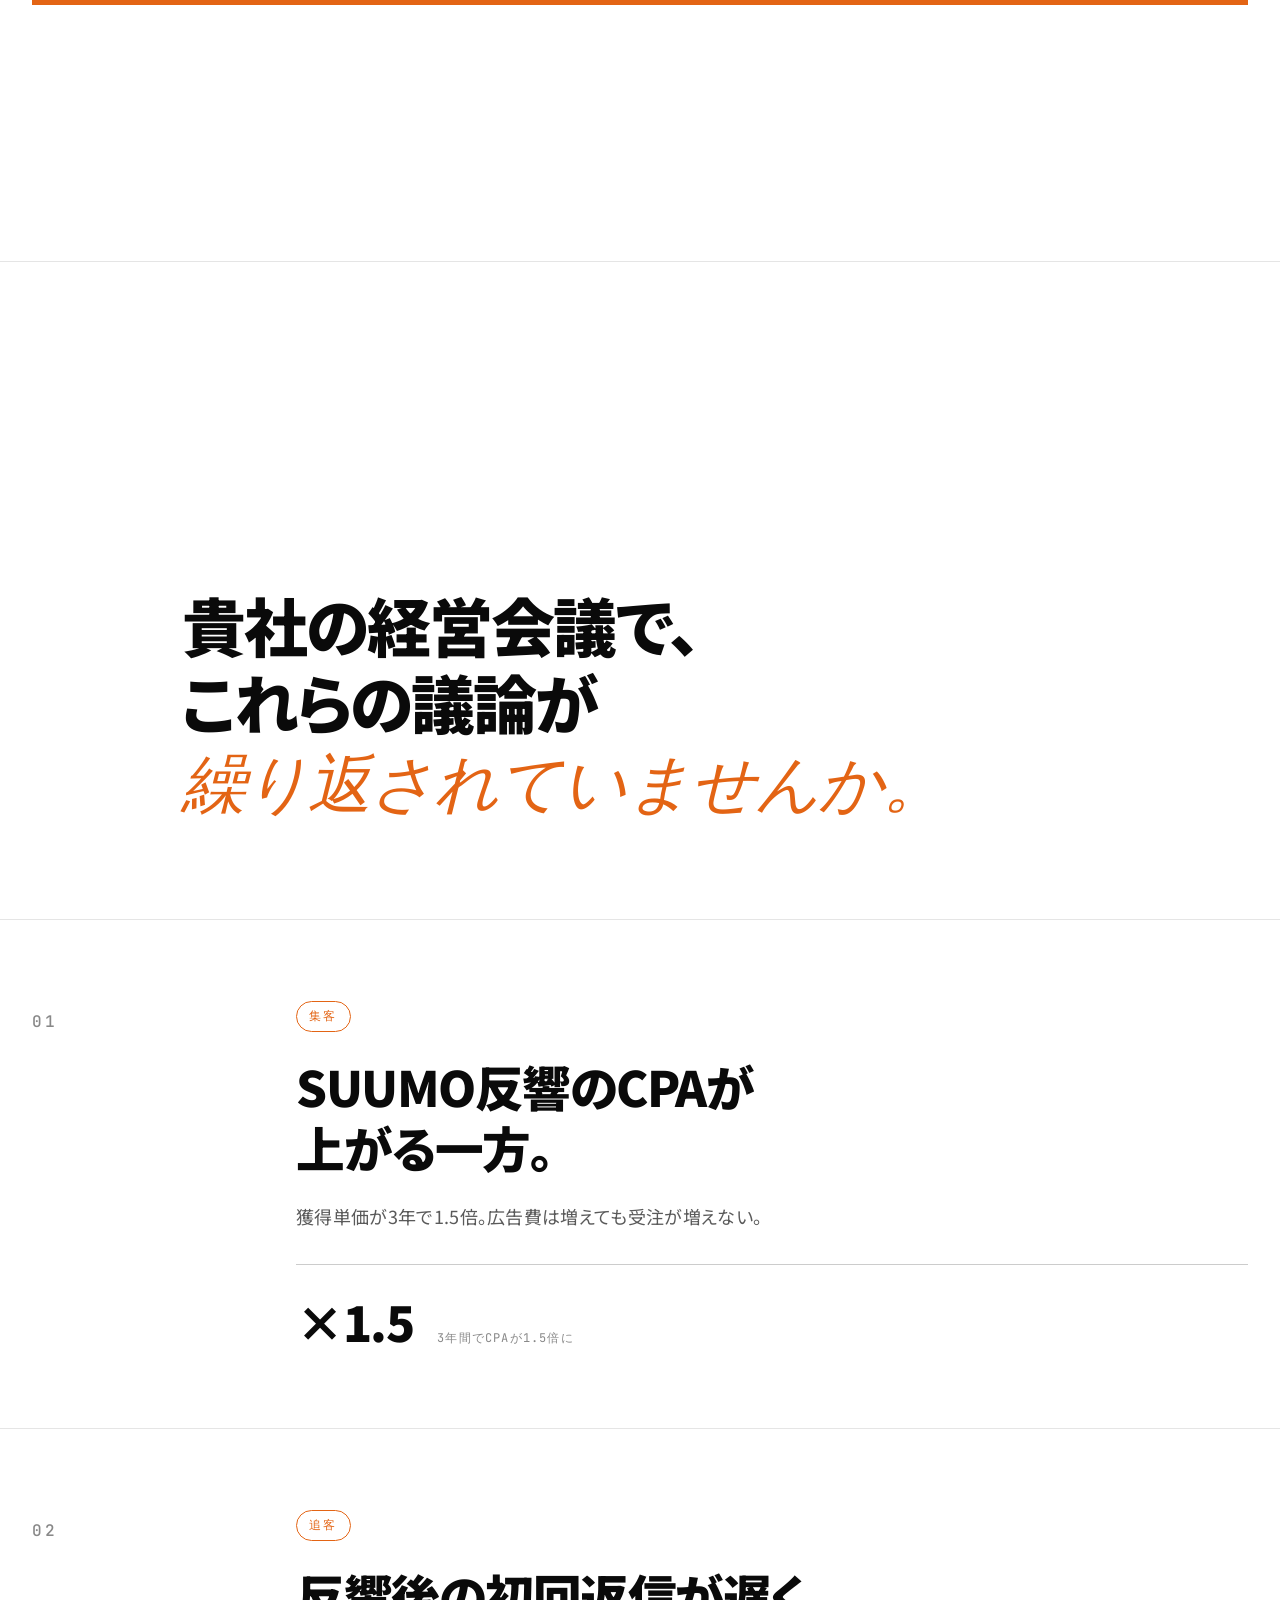
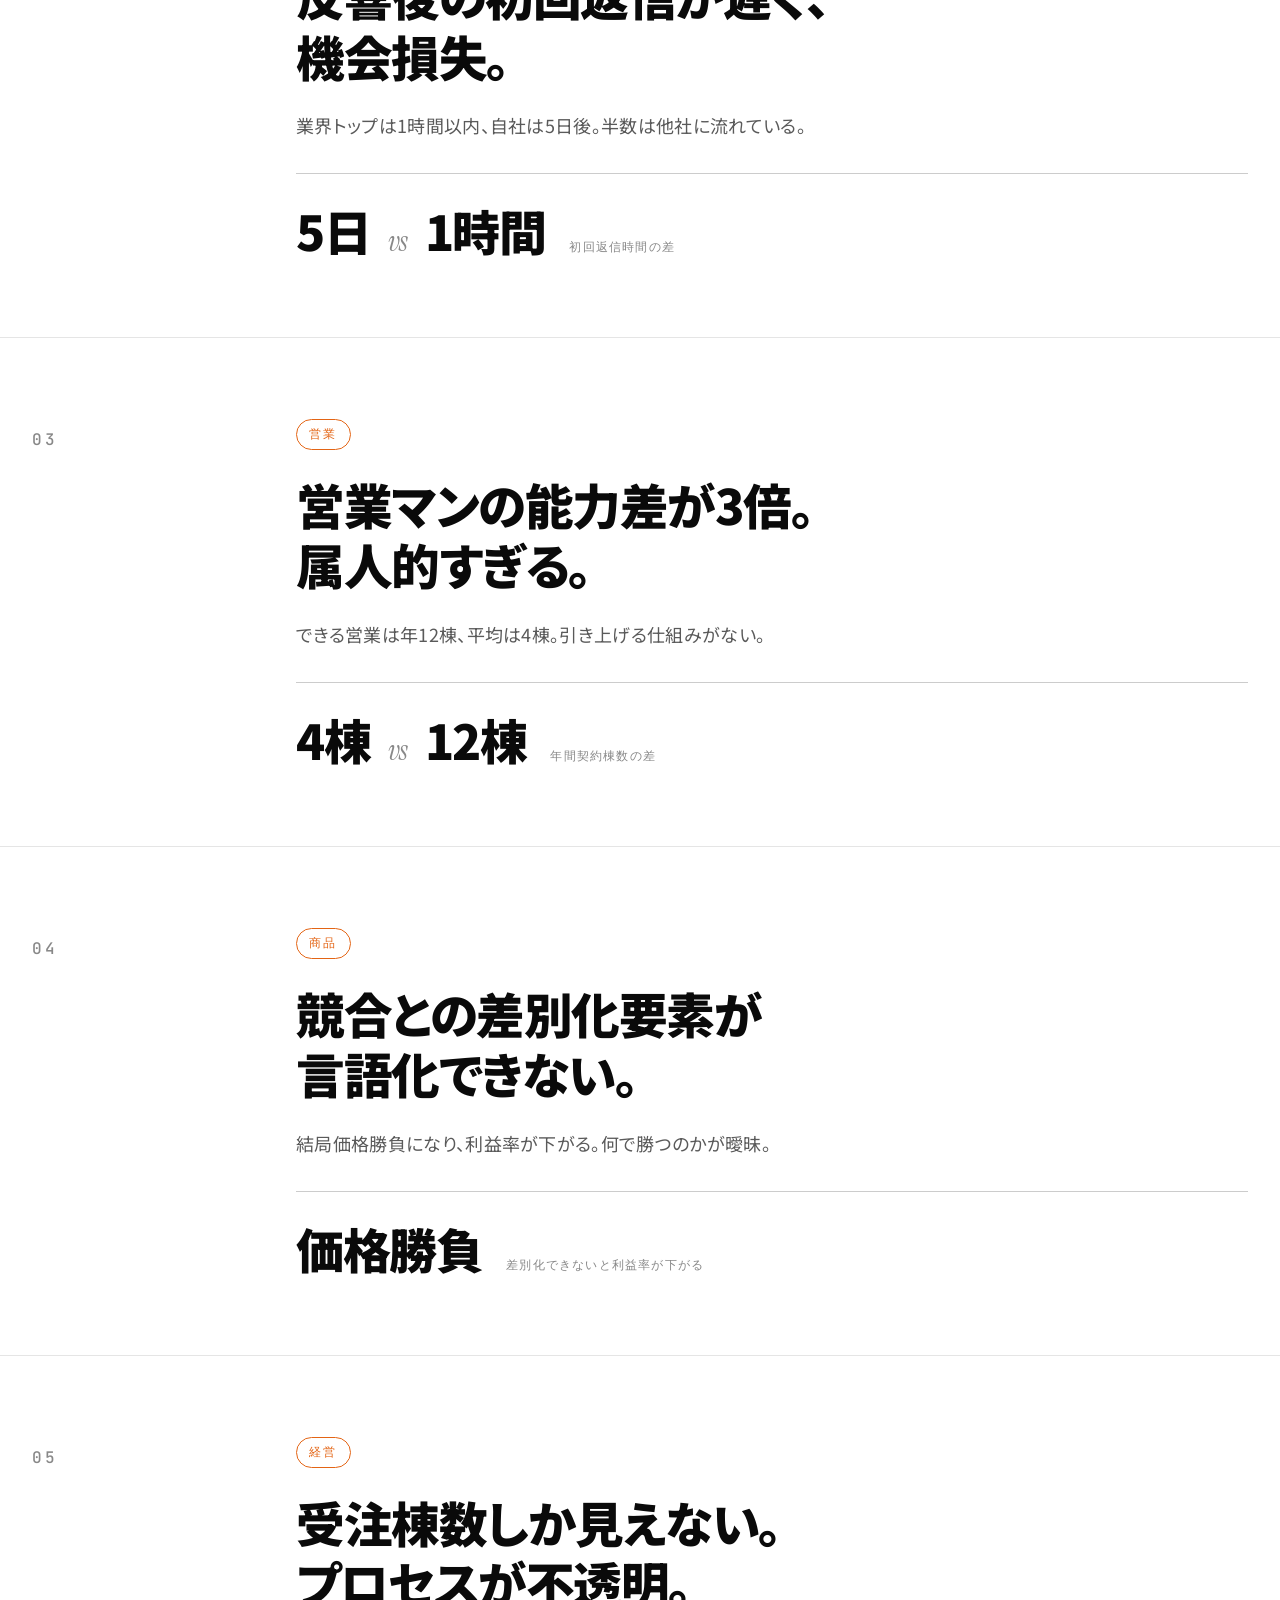
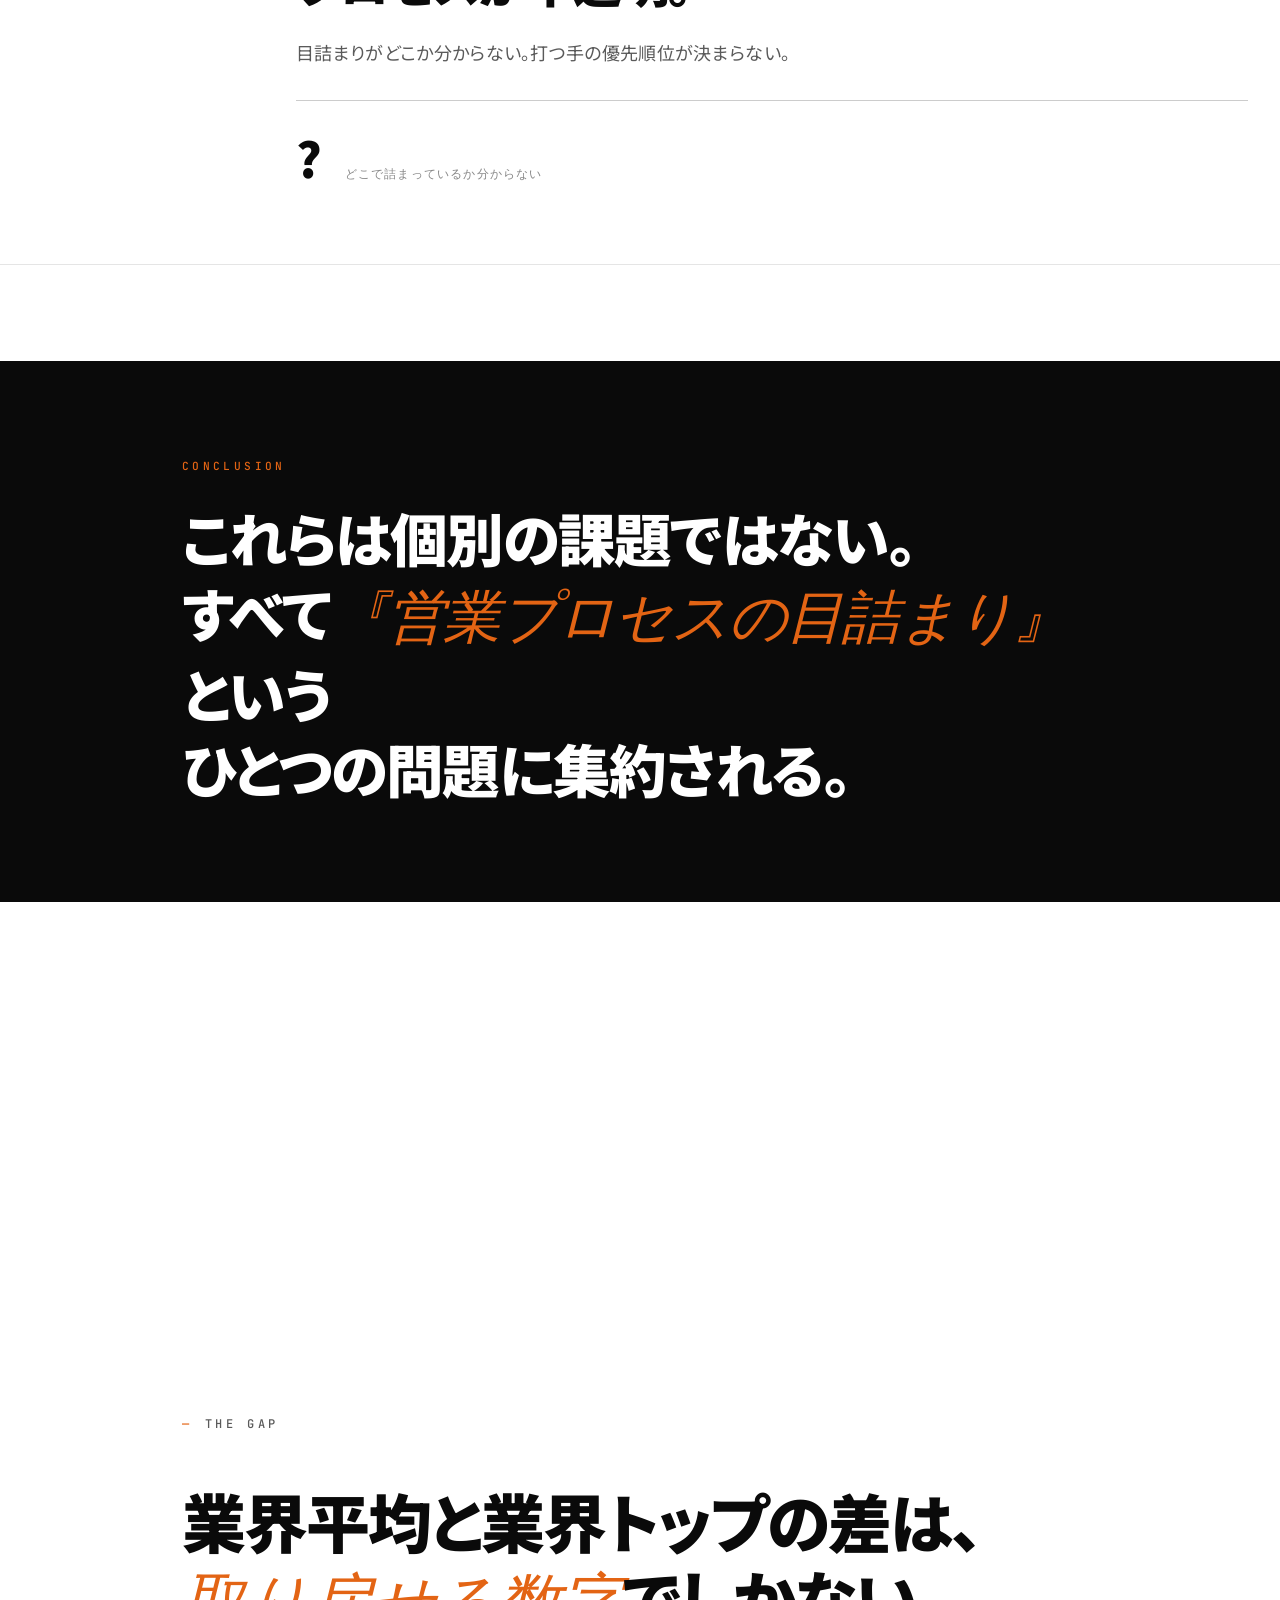
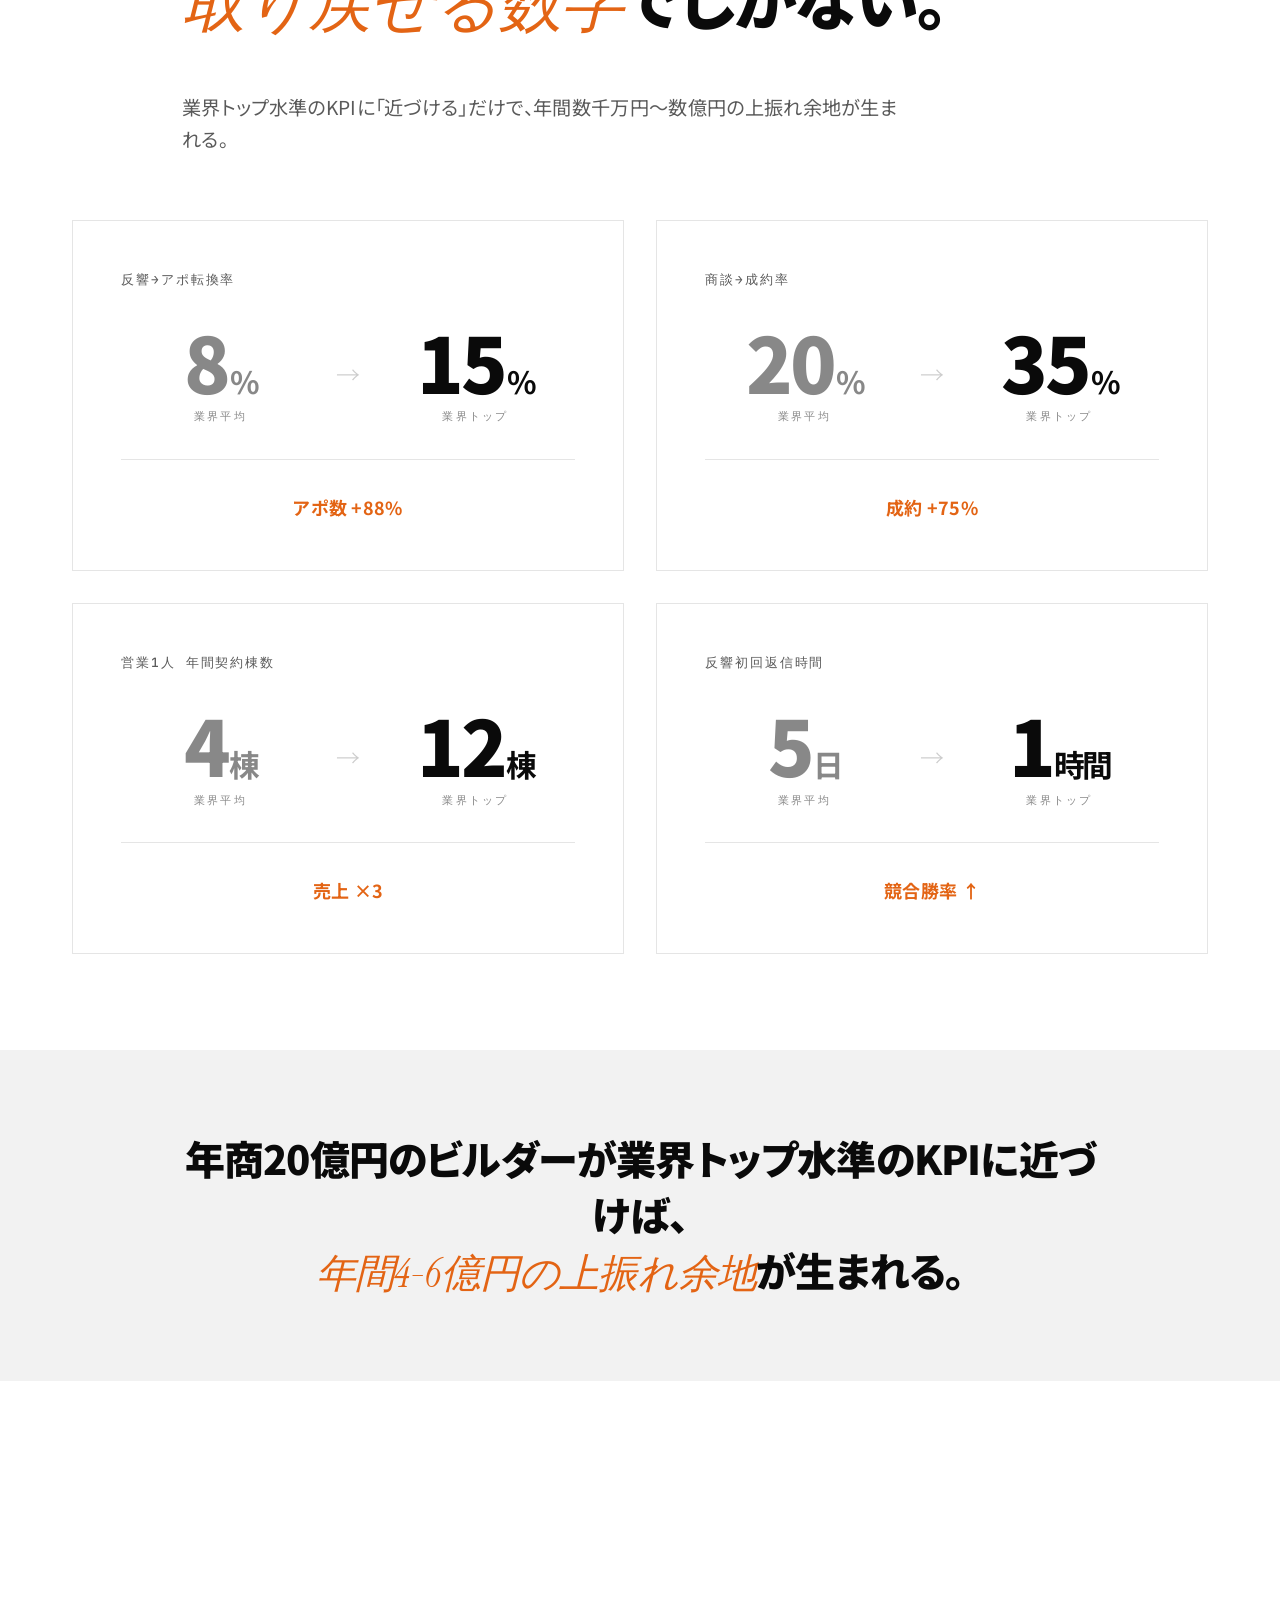
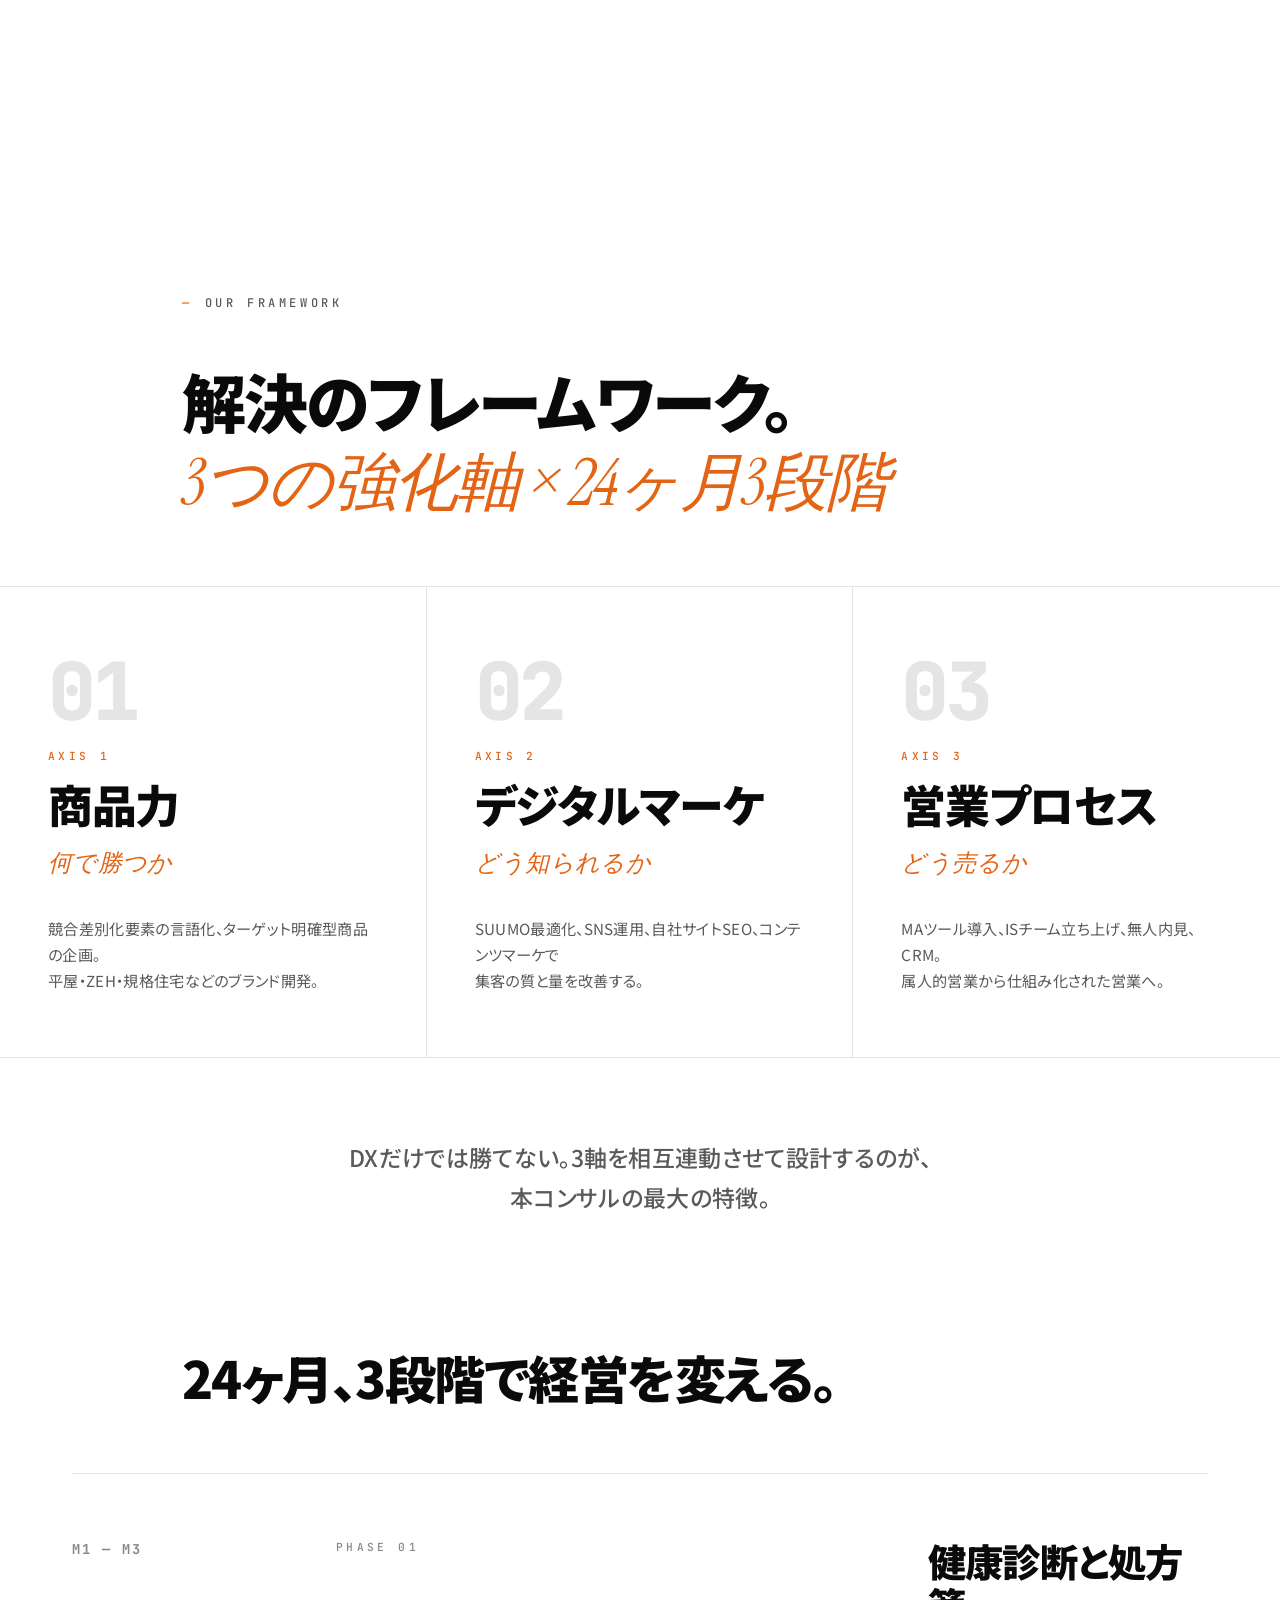
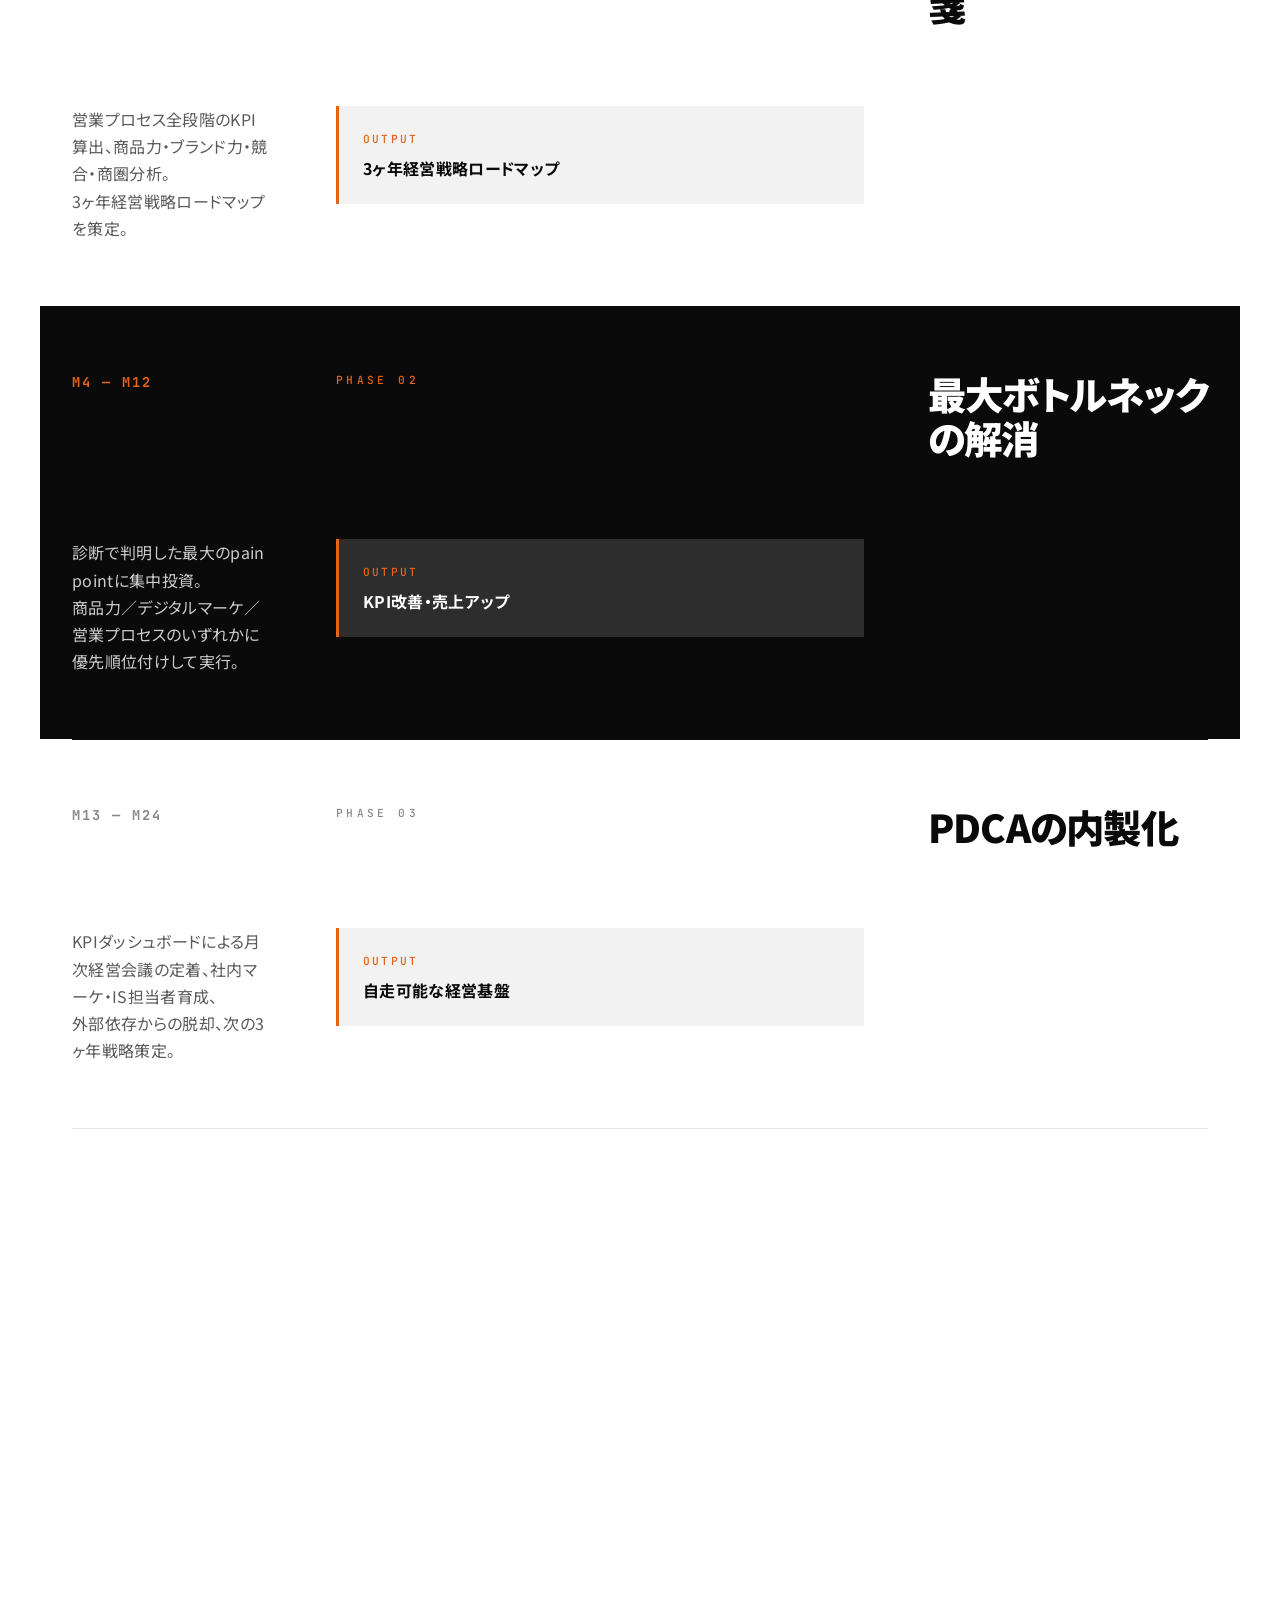
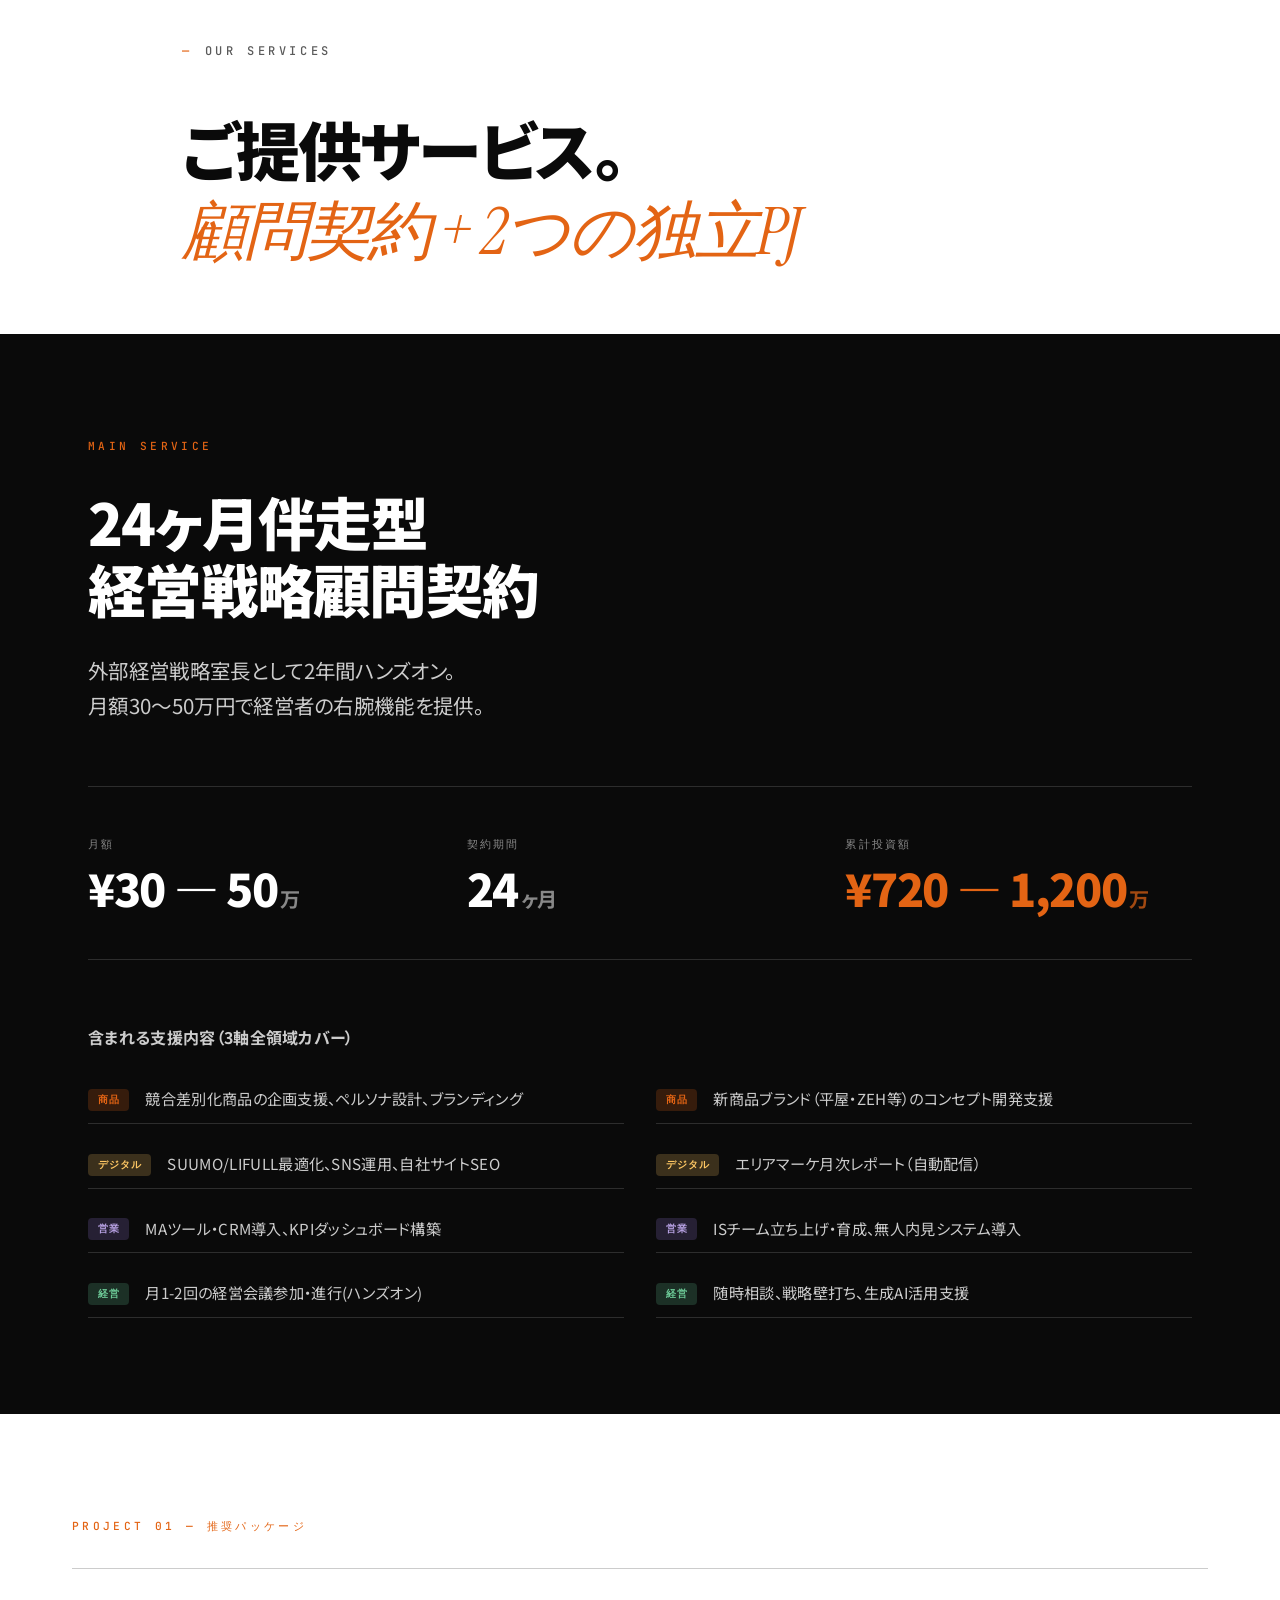
==== commit 1c339ef8: "New message version" ====
--- a/index.html
+++ b/index.html
@@ -65,20 +65,89 @@
   <div class="fact-eyebrow reveal-on-scroll">FACT</div>
 
   <h2 class="fact-question reveal-on-scroll">
-    住宅市場全体は<br>
-    縮小しているのに、<br>
-    <em>なぜ伸びる会社があるのか。</em>
+    業界全体は縮小。<br>
+    しかし上位20社の<br>
+    <em>8割は増収。</em>
   </h2>
 
   <div class="fact-divider reveal-on-scroll"></div>
 
   <div class="fact-stat reveal-on-scroll">
-    <div class="stat-label">業界トップ層は売上を伸ばし続けている</div>
-    <div class="stat-number">20<span>%</span></div>
+    <div class="stat-label">上位20社中、増収を達成した企業</div>
+    <div class="stat-number">80<span>%</span></div>
     <div class="stat-caption">
-      市場全体は▼22%（2030年予測）。<br>
-      しかし、上位20%の企業は成長している。<br>
-      <strong>その差は、なんなのか。</strong>
+      業界全体の戸建て住宅着工は前年比▼2%。<br>
+      しかし、ハウスメーカー上位20社のうち16社（80%）が増収を達成。<br>
+      <span class="stat-source">出典：東京商工リサーチ「主なハウスメーカー140社」2024年度業績調査</span>
+    </div>
+  </div>
+
+  <!-- 因果関係の問い直し -->
+  <div class="fact-insight reveal-on-scroll">
+    <div class="container-narrow">
+      <p class="kicker">THE TRUE QUESTION</p>
+      <h3 class="fact-insight-text">
+        だが、これは<br>
+        <em>「大手だから」</em>の話ではない。
+      </h3>
+      <p class="fact-insight-body">
+        同じ上位20社でも、4社は増収できていない。<br>
+        規模があっても、伸びない企業は伸びない。<br>
+        逆に、規模が小さくても、急成長している企業は存在する。
+      </p>
+    </div>
+  </div>
+
+  <!-- 中堅3社の成長事例 -->
+  <div class="growing-examples reveal-on-scroll">
+    <div class="container-narrow">
+      <p class="kicker">GROWING MID-SIZE BUILDERS</p>
+      <h3 class="growing-examples-title">中堅で急成長している企業は、確かに存在する。</h3>
+    </div>
+
+    <div class="growing-grid">
+      <article class="growing-card reveal-on-scroll">
+        <div class="growing-num">1,606<span>億</span></div>
+        <div class="growing-name">アイ工務店</div>
+        <div class="growing-location">大阪</div>
+        <p class="growing-desc">2010年わずか4名で創業。創業15年で売上1,606億円、契約棟数6,634棟、全国294拠点へ。<strong>10年間で住宅会社売上高成長率第1位</strong>（東京商工リサーチ）。</p>
+        <div class="growing-strategy">戦略：自由設計の高性能住宅 × 全国拠点展開 × 20年保証</div>
+      </article>
+
+      <article class="growing-card reveal-on-scroll">
+        <div class="growing-num">+17<span>%</span></div>
+        <div class="growing-name">アールプランナー</div>
+        <div class="growing-location">愛知</div>
+        <p class="growing-desc">一戸建て住宅市場が縮小するなか、<strong>2021年上場以来増収継続</strong>。25年1月期は売上前年比17%増の400億円台、26年1月期は480億円見込み(中部経済新聞)。</p>
+        <div class="growing-strategy">戦略：DX × 土地+注文+分譲のワンストップ × 東海・首都圏集中</div>
+      </article>
+
+      <article class="growing-card reveal-on-scroll">
+        <div class="growing-num">9<span>割</span></div>
+        <div class="growing-name">拓匠開発</div>
+        <div class="growing-location">千葉</div>
+        <p class="growing-desc">10年間で200棟超の平屋施工実績、<strong>千葉で平屋実績No.1</strong>。ランチェスター戦略で千葉市内供給比率9割、分譲の8割を平屋に集中し利益率6ポイント改善。</p>
+        <div class="growing-strategy">戦略：ランチェスター × 平屋特化 × 千葉市集中</div>
+      </article>
+    </div>
+  </div>
+
+  <!-- The Real Answer -->
+  <div class="fact-conclusion reveal-on-scroll">
+    <div class="container-narrow">
+      <p class="kicker">THE REAL ANSWER</p>
+      <h3 class="fact-conclusion-text">
+        成長を分けているのは、<br>
+        規模ではない。<br>
+        <em>戦略の有無である。</em>
+      </h3>
+      <p class="fact-conclusion-body">
+        大手のやり方は、中堅・中小ビルダーにも学べる。<br>
+        いや、学ぶだけでは足りない。<br>
+        貴社の規模・地域特性に合わせて翻訳し、実装する必要がある。<br>
+        <br>
+        それが、ハンズオン経営戦略コンサルティングの本質である。
+      </p>
     </div>
   </div>
 </section>
--- a/style.css
+++ b/style.css
@@ -220,10 +220,10 @@
 .hero-scroll-hint {
   position: absolute;
   bottom: 3rem;
-  right: 3rem;
+  left: 3rem;
   display: flex;
   flex-direction: column;
-  align-items: center;
+  align-items: flex-start;
   gap: 1rem;
   font-family: var(--font-mono);
   font-size: 0.7rem;
@@ -1716,3 +1716,260 @@
   opacity: 1;
   transform: translateY(0);
 }
+
+/* ============================================
+   WHO LINK (added for profile page)
+   ============================================ */
+.who-link-wrapper {
+  display: flex;
+  justify-content: center;
+  margin-top: 4rem;
+}
+
+.who-link {
+  display: inline-flex;
+  align-items: center;
+  gap: 1rem;
+  padding: 1.25rem 2.25rem;
+  background: var(--white);
+  color: var(--black) !important;
+  font-size: 1rem;
+  font-weight: 700;
+  letter-spacing: 0.05em;
+  border: 2px solid var(--black);
+  border-radius: 999px;
+  transition: all 0.3s ease !important;
+}
+
+.who-link:hover {
+  background: var(--black);
+  color: var(--white) !important;
+  opacity: 1 !important;
+  transform: translateY(-2px);
+}
+
+.who-link-arrow {
+  transition: transform 0.3s ease;
+}
+
+.who-link:hover .who-link-arrow {
+  transform: translateX(4px);
+}
+
+/* nav current state */
+.nav-current {
+  position: relative;
+  font-weight: 700 !important;
+}
+
+.nav-current::after {
+  content: "";
+  position: absolute;
+  left: 0;
+  right: 0;
+  bottom: -8px;
+  height: 2px;
+  background: var(--accent);
+}
+
+/* ============================================
+   FACT SECTION - EXTENDED (新メッセージ構造)
+   「規模ではなく戦略」を中核に、中堅3社の事例で補強
+   ============================================ */
+
+/* 出典表記 */
+.stat-source {
+  display: block;
+  font-family: var(--font-mono);
+  font-size: 0.75rem;
+  font-weight: 500;
+  letter-spacing: 0.05em;
+  color: var(--gray-500);
+  margin-top: 1.5rem;
+  padding-top: 1rem;
+  border-top: 1px solid var(--gray-200);
+}
+
+/* FACT INSIGHT - 「大手だから」を否定する反転メッセージ */
+.fact-insight {
+  margin-top: 6rem;
+  padding: 5rem 2rem;
+  background: var(--black);
+  color: var(--white);
+  text-align: left;
+}
+
+.fact-insight .kicker {
+  color: var(--accent);
+}
+
+.fact-insight-text {
+  font-size: clamp(2rem, 5vw, 4.5rem);
+  font-weight: 900;
+  line-height: 1.3;
+  letter-spacing: -0.03em;
+  margin-bottom: 2.5rem;
+  max-width: 1100px;
+}
+
+.fact-insight-text em {
+  color: var(--accent);
+  font-family: var(--font-serif);
+  font-style: italic;
+  letter-spacing: 0;
+  font-feature-settings: "palt" 1;
+}
+
+.fact-insight-body {
+  font-size: clamp(1.125rem, 1.6vw, 1.5rem);
+  line-height: 1.8;
+  color: var(--gray-300);
+  max-width: 720px;
+  font-weight: 400;
+}
+
+/* GROWING EXAMPLES - 中堅3社の急成長事例 */
+.growing-examples {
+  margin-top: 6rem;
+  padding: 4rem 2rem 2rem;
+}
+
+.growing-examples-title {
+  font-size: clamp(1.75rem, 4vw, 3rem);
+  font-weight: 900;
+  line-height: 1.25;
+  letter-spacing: -0.03em;
+  margin-bottom: 4rem;
+  text-align: left;
+}
+
+.growing-grid {
+  display: grid;
+  grid-template-columns: repeat(3, 1fr);
+  gap: 2rem;
+  max-width: 1300px;
+  margin: 0 auto;
+  text-align: left;
+}
+
+.growing-card {
+  padding: 3rem 2.5rem;
+  background: var(--white);
+  border: 1px solid var(--gray-200);
+  transition: all 0.3s ease;
+  display: flex;
+  flex-direction: column;
+}
+
+.growing-card:hover {
+  border-color: var(--black);
+  transform: translateY(-4px);
+}
+
+.growing-num {
+  font-size: clamp(3.5rem, 6vw, 5rem);
+  font-weight: 900;
+  line-height: 1;
+  letter-spacing: -0.04em;
+  color: var(--accent);
+  margin-bottom: 1.5rem;
+}
+
+.growing-num span {
+  font-size: 0.45em;
+  margin-left: 0.05em;
+  font-weight: 700;
+}
+
+.growing-name {
+  font-size: 1.5rem;
+  font-weight: 900;
+  letter-spacing: -0.02em;
+  margin-bottom: 0.25rem;
+  color: var(--black);
+}
+
+.growing-location {
+  font-family: var(--font-mono);
+  font-size: 0.75rem;
+  font-weight: 500;
+  letter-spacing: 0.2em;
+  color: var(--gray-500);
+  text-transform: uppercase;
+  margin-bottom: 1.5rem;
+}
+
+.growing-desc {
+  font-size: 0.95rem;
+  line-height: 1.7;
+  color: var(--gray-700);
+  margin-bottom: 1.5rem;
+  flex-grow: 1;
+}
+
+.growing-desc strong {
+  font-weight: 900;
+  color: var(--black);
+}
+
+.growing-strategy {
+  font-family: var(--font-mono);
+  font-size: 0.8rem;
+  font-weight: 500;
+  letter-spacing: 0.05em;
+  color: var(--accent);
+  padding-top: 1.5rem;
+  border-top: 1px solid var(--gray-200);
+}
+
+/* FACT CONCLUSION - 結論メッセージ */
+.fact-conclusion {
+  margin-top: 6rem;
+  padding: 6rem 2rem;
+  background: var(--accent);
+  color: var(--white);
+  text-align: left;
+}
+
+.fact-conclusion .kicker {
+  color: var(--white);
+  opacity: 0.7;
+}
+
+.fact-conclusion-text {
+  font-size: clamp(2.25rem, 5.5vw, 5rem);
+  font-weight: 900;
+  line-height: 1.2;
+  letter-spacing: -0.04em;
+  margin-bottom: 3rem;
+  color: var(--white);
+}
+
+.fact-conclusion-text em {
+  color: var(--white);
+  font-family: var(--font-serif);
+  font-style: italic;
+}
+
+.fact-conclusion-body {
+  font-size: clamp(1.125rem, 1.6vw, 1.5rem);
+  line-height: 1.8;
+  color: var(--white);
+  max-width: 720px;
+  font-weight: 500;
+  opacity: 0.95;
+}
+
+@media (max-width: 768px) {
+  .growing-grid {
+    grid-template-columns: 1fr;
+  }
+  .fact-insight,
+  .fact-conclusion {
+    padding: 4rem 1.5rem;
+  }
+  .growing-examples {
+    margin-top: 4rem;
+    padding: 2rem 1.5rem;
+  }
+}
